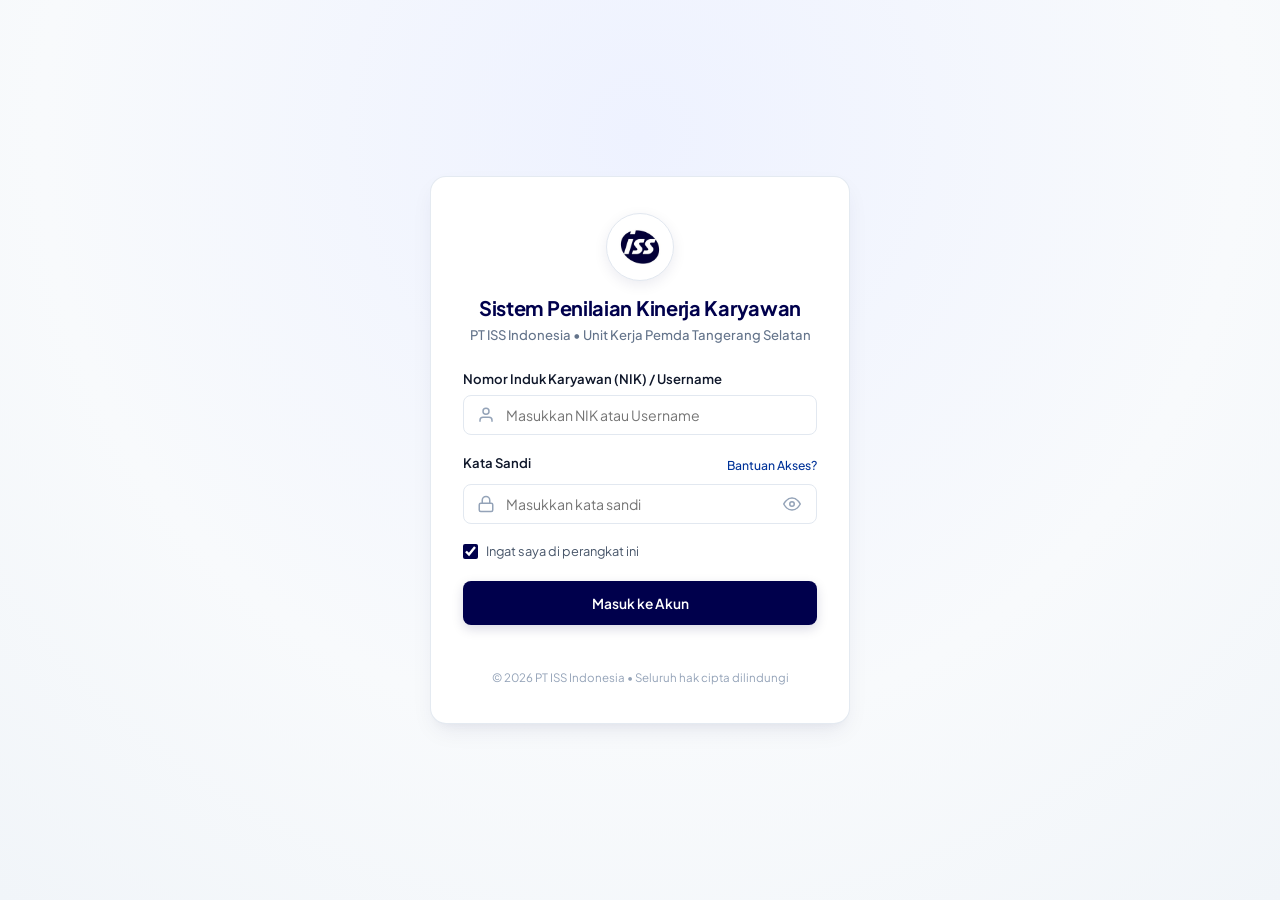
==== index.html @ dc398877 "Initial commit: Sistem Penilaian Kinerja Karyawan PT ISS Indonesia" ====
<!DOCTYPE html>
<html lang="id">
<head>
  <meta charset="UTF-8">
  <meta name="viewport" content="width=device-width, initial-scale=1.0">
  <title>Sistem Informasi Penilaian Kinerja Karyawan - PT ISS Indonesia</title>
  
  <!-- Font: Plus Jakarta Sans -->
  <link rel="preconnect" href="https://fonts.googleapis.com">
  <link rel="preconnect" href="https://fonts.gstatic.com" crossorigin>
  <link href="https://fonts.googleapis.com/css2?family=Plus+Jakarta+Sans:wght@400;500;600;700;800&display=swap" rel="stylesheet">
  
  <style>
/* ==========================================================================
   SISTEM INFORMASI PENILAIAN KINERJA KARYAWAN PT ISS INDONESIA
   AREA PENEMPATAN: PEMDA KOTA TANGERANG SELATAN
   THEME: CLEAN WHITE (PUTIH BERSIH) DENGAN AKSEN BIRU LOGO ISS
   ========================================================================== */

:root {
  /* Official ISS Navy Blue & Light Palette */
  --iss-navy: #00004C;
  --iss-navy-hover: #0a1f68;
  --iss-blue-accent: #003399;
  --iss-blue-light: #e8f0fe;

  /* Backgrounds */
  --bg-body: #f8fafc;
  --bg-card: #ffffff;
  --bg-surface: #ffffff;
  --bg-subtle: #f1f5f9;

  /* Borders */
  --border-color: #e2e8f0;
  --border-focus: #00004C;

  /* Text */
  --text-main: #0f172a;
  --text-secondary: #475569;
  --text-muted: #64748b;
  --text-dim: #94a3b8;

  /* Status Colors */
  --success: #15803d;
  --success-bg: #dcfce7;
  --warning: #b45309;
  --warning-bg: #fef3c7;
  --danger: #b91c1c;
  --danger-bg: #fee2e2;
  --info: #0369a1;
  --info-bg: #e0f2fe;

  --shadow-sm: 0 1px 2px 0 rgba(0, 0, 0, 0.05);
  --shadow-md: 0 4px 6px -1px rgba(0, 0, 0, 0.07), 0 2px 4px -2px rgba(0, 0, 0, 0.05);
  --shadow-lg: 0 10px 15px -3px rgba(0, 0, 0, 0.08), 0 4px 6px -4px rgba(0, 0, 0, 0.04);

  --radius-sm: 6px;
  --radius-md: 8px;
  --radius-lg: 12px;
  --radius-full: 9999px;
  --font-family: 'Plus Jakarta Sans', system-ui, -apple-system, sans-serif;
}

*,
*::before,
*::after {
  box-sizing: border-box;
  margin: 0;
  padding: 0;
}

body {
  font-family: var(--font-family);
  background-color: var(--bg-body);
  color: var(--text-main);
  min-height: 100vh;
  line-height: 1.5;
  -webkit-font-smoothing: antialiased;
}

/* ==========================================================================
   LOGIN SCREEN (NORMAL ENTERPRISE LOGIN)
   ========================================================================== */
.login-wrapper {
  display: flex;
  align-items: center;
  justify-content: center;
  min-height: 100vh;
  padding: 32px 16px;
  background: radial-gradient(circle at 50% 15%, #eef2ff 0%, #f8fafc 60%, #f1f5f9 100%);
}

.login-card {
  width: 100%;
  max-width: 420px;
  background: #ffffff;
  border: 1px solid rgba(226, 232, 240, 0.9);
  border-radius: 16px;
  padding: 36px 32px;
  box-shadow: 0 10px 25px -5px rgba(0, 0, 76, 0.08), 0 8px 10px -6px rgba(0, 0, 76, 0.04);
  position: relative;
  transition: all 0.3s ease;
}

.brand-header {
  text-align: center;
  margin-bottom: 24px;
}

.logo-badge {
  display: inline-flex;
  align-items: center;
  justify-content: center;
  width: 68px;
  height: 68px;
  background: #ffffff;
  border-radius: 50%;
  margin: 0 auto 14px auto;
  box-shadow: 0 4px 14px rgba(0, 0, 76, 0.08);
  border: 1px solid #e2e8f0;
}

.iss-logo-img {
  width: 52px;
  height: 52px;
  object-fit: contain;
  display: block;
  border-radius: 50%;
}

.login-title {
  font-size: 1.25rem;
  font-weight: 700;
  color: var(--iss-navy);
  margin-bottom: 4px;
  letter-spacing: -0.015em;
  line-height: 1.3;
}

.login-subtitle {
  font-size: 0.82rem;
  color: var(--text-muted);
  font-weight: 500;
}

/* Error Alert */
.error-alert {
  display: none;
  background: #fef2f2;
  border: 1px solid #fecaca;
  border-radius: 10px;
  padding: 12px 14px;
  margin-bottom: 20px;
  animation: shake 0.35s ease-in-out;
}

.error-alert.show {
  display: flex;
  align-items: flex-start;
  gap: 10px;
}

.error-alert .error-icon {
  color: #dc2626;
  flex-shrink: 0;
  display: flex;
  align-items: center;
  margin-top: 1px;
}

.error-alert .error-content h4 {
  font-size: 0.84rem;
  font-weight: 700;
  color: #b91c1c;
}

.error-alert .error-content p {
  font-size: 0.78rem;
  color: #991b1b;
  margin-top: 2px;
  line-height: 1.4;
}

/* Form Styles & Inputs with Icons */
.form-group {
  margin-bottom: 18px;
}

.form-label {
  display: block;
  font-size: 0.82rem;
  font-weight: 600;
  color: var(--text-main);
  margin-bottom: 6px;
}

.form-label-row {
  display: flex;
  justify-content: space-between;
  align-items: center;
  margin-bottom: 6px;
}

.form-hint-link {
  font-size: 0.76rem;
  color: var(--iss-blue-accent);
  cursor: pointer;
  font-weight: 500;
  transition: color 0.15s ease;
}

.form-hint-link:hover {
  text-decoration: underline;
  color: var(--iss-navy);
}

.input-icon-wrapper {
  position: relative;
  display: flex;
  align-items: center;
}

.input-icon {
  position: absolute;
  left: 14px;
  color: #94a3b8;
  pointer-events: none;
  display: flex;
  align-items: center;
  justify-content: center;
  transition: color 0.2s ease;
}

.form-input {
  width: 100%;
  background: #ffffff;
  border: 1px solid var(--border-color);
  border-radius: 10px;
  padding: 11px 14px;
  font-size: 0.88rem;
  color: var(--text-main);
  font-family: inherit;
  transition: all 0.2s ease;
}

.form-input.with-icon {
  padding-left: 42px;
}

.form-input.with-action {
  padding-right: 42px;
}

.input-icon-wrapper:focus-within .input-icon {
  color: var(--iss-navy);
}

.form-input:focus {
  outline: none;
  border-color: var(--iss-navy);
  box-shadow: 0 0 0 3px rgba(0, 0, 76, 0.1);
}

.btn-toggle-password {
  position: absolute;
  right: 12px;
  background: transparent;
  border: none;
  color: #94a3b8;
  cursor: pointer;
  padding: 4px;
  display: flex;
  align-items: center;
  justify-content: center;
  border-radius: 6px;
  transition: color 0.2s ease;
}

.btn-toggle-password:hover {
  color: var(--text-main);
}

.form-options {
  display: flex;
  justify-content: space-between;
  align-items: center;
  margin-bottom: 20px;
  font-size: 0.8rem;
}

.checkbox-label {
  display: flex;
  align-items: center;
  gap: 8px;
  color: var(--text-secondary);
  cursor: pointer;
  user-select: none;
}

.checkbox-label input[type="checkbox"] {
  width: 15px;
  height: 15px;
  accent-color: var(--iss-navy);
  cursor: pointer;
}

.btn-login {
  width: 100%;
  height: 44px;
  font-size: 0.92rem;
  font-weight: 600;
  border-radius: 10px;
  box-shadow: 0 4px 12px rgba(0, 0, 76, 0.15);
  margin-bottom: 20px;
}

.btn-login:hover {
  box-shadow: 0 6px 16px rgba(0, 0, 76, 0.25);
  transform: translateY(-1px);
}

/* Quick Access Demo Pills */
.login-quick-access {
  margin-top: 6px;
  padding-top: 18px;
  border-top: 1px solid #f1f5f9;
}

.quick-access-header {
  display: flex;
  align-items: center;
  gap: 10px;
  margin-bottom: 12px;
}

.quick-access-divider {
  flex: 1;
  height: 1px;
  background: #e2e8f0;
}

.quick-access-text {
  font-size: 0.72rem;
  font-weight: 600;
  color: #94a3b8;
  text-transform: uppercase;
  letter-spacing: 0.05em;
}

.quick-pills {
  display: grid;
  grid-template-columns: repeat(3, 1fr);
  gap: 8px;
}

.quick-pill {
  display: flex;
  align-items: center;
  justify-content: center;
  gap: 6px;
  padding: 8px 6px;
  background: #f8fafc;
  border: 1px solid #e2e8f0;
  border-radius: 8px;
  cursor: pointer;
  font-family: inherit;
  font-size: 0.78rem;
  color: var(--text-secondary);
  font-weight: 600;
  transition: all 0.2s ease;
}

.quick-pill:hover {
  background: #ffffff;
  border-color: var(--iss-navy);
  color: var(--iss-navy);
  box-shadow: 0 2px 6px rgba(0, 0, 76, 0.08);
  transform: translateY(-1px);
}

.pill-badge {
  font-size: 0.65rem;
  padding: 2px 5px;
  border-radius: 4px;
  font-weight: 700;
  letter-spacing: 0.02em;
}

.pill-badge.admin {
  background: #fee2e2;
  color: #991b1b;
}

.pill-badge.spv {
  background: #fef3c7;
  color: #92400e;
}

.pill-badge.cleaner {
  background: #dbeafe;
  color: #1e40af;
}

.login-footer {
  text-align: center;
  margin-top: 20px;
  font-size: 0.72rem;
  color: #94a3b8;
}

/* Form Styles */
.form-group {
  margin-bottom: 18px;
}

.form-label {
  display: block;
  font-size: 0.82rem;
  font-weight: 600;
  color: var(--text-main);
  margin-bottom: 6px;
}

.form-input {
  width: 100%;
  background: #ffffff;
  border: 1px solid var(--border-color);
  border-radius: var(--radius-md);
  padding: 10px 14px;
  font-size: 0.88rem;
  color: var(--text-main);
  font-family: inherit;
  transition: all 0.2s ease;
}

.form-input:focus {
  outline: none;
  border-color: var(--iss-navy);
  box-shadow: 0 0 0 3px rgba(0, 0, 76, 0.12);
}

.form-input.is-invalid {
  border-color: var(--danger);
  background-color: #fff8f8;
}

/* Buttons */
.btn {
  display: inline-flex;
  align-items: center;
  justify-content: center;
  gap: 8px;
  padding: 10px 18px;
  font-size: 0.86rem;
  font-weight: 600;
  border-radius: var(--radius-md);
  cursor: pointer;
  border: 1px solid transparent;
  transition: all 0.2s ease;
  font-family: inherit;
  text-decoration: none;
}

.btn-primary {
  background-color: var(--iss-navy);
  color: white;
}

.btn-primary:hover {
  background-color: var(--iss-navy-hover);
  box-shadow: 0 2px 6px rgba(0, 0, 76, 0.25);
}

.btn-outline {
  background: white;
  border: 1px solid var(--border-color);
  color: var(--text-secondary);
}

.btn-outline:hover {
  background: var(--bg-subtle);
  color: var(--text-main);
  border-color: #cbd5e1;
}

.btn-success {
  background-color: var(--success);
  color: white;
}

.btn-success:hover {
  background-color: #166534;
}

.btn-danger {
  background-color: #ef4444;
  color: white;
}

.btn-danger:hover {
  background-color: #dc2626;
}

.btn-sm {
  padding: 6px 12px;
  font-size: 0.78rem;
}

.btn-block {
  width: 100%;
}

/* ==========================================================================
   APP MAIN SHELL
   ========================================================================== */
#app-container,
.app-container,
.app-layout {
  display: none !important;
  min-height: 100vh;
  flex-direction: column;
}

#app-container.active,
.app-container.active,
.app-layout.active {
  display: flex !important;
}

/* Clean White Navbar */
.navbar {
  height: 64px;
  background: #ffffff;
  border-bottom: 1px solid var(--border-color);
  display: flex;
  align-items: center;
  justify-content: space-between;
  padding: 0 24px;
  position: sticky;
  top: 0;
  z-index: 50;
  box-shadow: var(--shadow-sm);
}

.nav-left,
.nav-brand {
  display: flex;
  align-items: center;
  gap: 12px;
}

.nav-logo-small,
.nav-brand .iss-logo-mini {
  height: 38px;
  width: 38px;
  object-fit: contain;
  border-radius: 8px;
  background: #ffffff;
  padding: 2px;
  flex-shrink: 0;
  border: 1px solid rgba(226, 232, 240, 0.8);
}

.system-titles,
.brand-text-block {
  display: flex;
  flex-direction: column;
}

.system-title-main,
.brand-text-block h2 {
  font-size: 0.92rem;
  font-weight: 800;
  color: var(--iss-navy);
  line-height: 1.2;
  letter-spacing: -0.01em;
}

.system-title-sub,
.brand-text-block span {
  font-size: 0.72rem;
  color: var(--text-muted);
  font-weight: 600;
  margin-top: 2px;
}

.nav-right,
.nav-actions {
  display: flex;
  align-items: center;
  gap: 14px;
}

.user-profile-badge,
.user-pill {
  display: flex;
  align-items: center;
  gap: 10px;
  padding: 5px 14px;
  background: var(--bg-subtle);
  border-radius: var(--radius-full);
  border: 1px solid var(--border-color);
}

.user-profile-badge .user-meta,
.user-pill .user-meta {
  display: flex;
  flex-direction: column;
}

.user-avatar {
  width: 32px;
  height: 32px;
  border-radius: var(--radius-full);
  background: var(--iss-navy);
  color: white;
  display: flex;
  align-items: center;
  justify-content: center;
  font-weight: 800;
  font-size: 0.82rem;
  flex-shrink: 0;
}

.user-meta .user-name {
  font-size: 0.82rem;
  font-weight: 700;
  color: var(--text-main);
  line-height: 1.2;
}

.user-meta .user-role,
.user-role-tag {
  font-size: 0.68rem;
  color: var(--iss-blue-accent);
  font-weight: 700;
  text-transform: uppercase;
  letter-spacing: 0.02em;
}

.role-tag {
  display: inline-block;
  padding: 2px 8px;
  border-radius: var(--radius-full);
  font-size: 0.68rem;
  font-weight: 700;
  text-transform: uppercase;
}

.role-admin {
  background: #f3e8ff;
  color: #7e22ce;
  border: 1px solid #d8b4fe;
}

.role-supervisor {
  background: #e0f2fe;
  color: #0284c7;
  border: 1px solid #bae6fd;
}

.role-karyawan {
  background: #dcfce7;
  color: #15803d;
  border: 1px solid #bbf7d0;
}

/* Layout Body */
.app-body,
.layout-body {
  display: flex !important;
  flex: 1 1 auto;
  min-height: calc(100vh - 64px);
  width: 100%;
  position: relative;
}

/* Sidebar with Deep Navy Tone matching ISS Logo */
.sidebar {
  width: 260px;
  min-width: 260px;
  max-width: 260px;
  background: #ffffff;
  border-right: 1px solid var(--border-color);
  padding: 20px 14px;
  display: flex;
  flex-direction: column;
  flex-shrink: 0;
  position: sticky;
  top: 64px;
  height: calc(100vh - 64px);
  overflow-y: auto;
}

.sidebar-category {
  font-size: 0.68rem;
  font-weight: 700;
  color: var(--text-muted);
  text-transform: uppercase;
  letter-spacing: 0.08em;
  padding: 8px 12px 6px;
}

.sidebar-menu {
  list-style: none;
  margin-bottom: 20px;
}

.sidebar-item {
  display: flex;
  align-items: center;
  gap: 10px;
  padding: 10px 12px;
  border-radius: var(--radius-md);
  font-size: 0.84rem;
  font-weight: 600;
  color: var(--text-secondary);
  cursor: pointer;
  transition: all 0.15s ease;
  margin-bottom: 3px;
}

.sidebar-item:hover {
  background: var(--bg-subtle);
  color: var(--iss-navy);
}

.sidebar-item.active {
  background: var(--iss-navy);
  color: #ffffff;
}

.sidebar-item .item-icon {
  font-size: 1rem;
  width: 20px;
  text-align: center;
}

/* Main Workspace */
.main-content {
  flex: 1;
  min-width: 0;
  padding: 24px 28px 48px;
  background-color: var(--bg-body);
  overflow-y: auto;
}

/* Page Header */
.page-header {
  display: flex;
  align-items: center;
  justify-content: space-between;
  margin-bottom: 24px;
}

.page-title-group h2 {
  font-size: 1.35rem;
  font-weight: 800;
  color: var(--text-main);
  letter-spacing: -0.01em;
}

.page-title-group p {
  font-size: 0.82rem;
  color: var(--text-secondary);
  margin-top: 2px;
}

/* Stat Cards */
.stats-grid {
  display: grid;
  grid-template-columns: repeat(auto-fit, minmax(210px, 1fr));
  gap: 16px;
  margin-bottom: 24px;
}

.stat-card {
  background: var(--bg-card);
  border: 1px solid var(--border-color);
  border-radius: var(--radius-md);
  padding: 18px 20px;
  box-shadow: var(--shadow-sm);
  border-left: 4px solid var(--iss-navy);
}

.stat-header {
  display: flex;
  align-items: center;
  justify-content: space-between;
  margin-bottom: 8px;
}

.stat-label {
  font-size: 0.74rem;
  font-weight: 700;
  color: var(--text-muted);
  text-transform: uppercase;
}

.stat-icon {
  font-size: 1.15rem;
}

.stat-value {
  font-size: 1.75rem;
  font-weight: 800;
  color: var(--iss-navy);
  line-height: 1.1;
}

.stat-desc {
  font-size: 0.74rem;
  color: var(--text-secondary);
  margin-top: 4px;
}

/* White Panels */
.panel {
  background: var(--bg-card);
  border: 1px solid var(--border-color);
  border-radius: var(--radius-lg);
  padding: 24px;
  margin-bottom: 24px;
  box-shadow: var(--shadow-sm);
}

.panel-header {
  display: flex;
  align-items: center;
  justify-content: space-between;
  margin-bottom: 18px;
  padding-bottom: 12px;
  border-bottom: 1px solid var(--border-color);
}

.panel-title {
  font-size: 1rem;
  font-weight: 700;
  color: var(--text-main);
  display: flex;
  align-items: center;
  gap: 8px;
}

.panel-badge {
  font-size: 0.72rem;
  background: var(--iss-blue-light);
  color: var(--iss-navy);
  padding: 3px 10px;
  border-radius: var(--radius-full);
  font-weight: 600;
}

/* Tables */
.table-responsive {
  width: 100%;
  overflow-x: auto;
}

.data-table {
  width: 100%;
  border-collapse: collapse;
  font-size: 0.84rem;
}

.data-table th {
  background: var(--bg-subtle);
  color: var(--text-secondary);
  font-weight: 700;
  font-size: 0.72rem;
  text-transform: uppercase;
  letter-spacing: 0.05em;
  padding: 10px 14px;
  border-bottom: 1px solid var(--border-color);
  text-align: left;
}

.data-table td {
  padding: 12px 14px;
  border-bottom: 1px solid var(--border-color);
  color: var(--text-main);
  vertical-align: middle;
}

.data-table tr:hover td {
  background: #f8fafc;
}

/* Badges */
.badge {
  display: inline-flex;
  align-items: center;
  gap: 4px;
  padding: 3px 8px;
  border-radius: var(--radius-full);
  font-size: 0.72rem;
  font-weight: 700;
}

.badge-success {
  background: var(--success-bg);
  color: var(--success);
}

.badge-warning {
  background: var(--warning-bg);
  color: var(--warning);
}

.badge-danger {
  background: var(--danger-bg);
  color: var(--danger);
}

.badge-info {
  background: var(--info-bg);
  color: var(--info);
}

/* Grade Badges */
.grade-badge {
  display: inline-block;
  min-width: 28px;
  text-align: center;
  padding: 3px 8px;
  border-radius: var(--radius-sm);
  font-weight: 800;
  font-size: 0.78rem;
}

.grade-A {
  background: #15803d;
  color: white;
}

.grade-B {
  background: var(--iss-navy);
  color: white;
}

.grade-C {
  background: #b45309;
  color: white;
}

.grade-D {
  background: #ea580c;
  color: white;
}

.grade-E {
  background: #b91c1c;
  color: white;
}

/* ==========================================================================
   PENILAIAN WORKSTATION
   ========================================================================== */
.scoring-grid {
  display: grid;
  grid-template-columns: 2fr 1fr;
  gap: 20px;
}

.criteria-group {
  background: #ffffff;
  border: 1px solid var(--border-color);
  border-radius: var(--radius-md);
  padding: 16px;
  margin-bottom: 14px;
}

.criteria-header {
  display: flex;
  align-items: center;
  justify-content: space-between;
  margin-bottom: 12px;
}

.criteria-title {
  font-size: 0.88rem;
  font-weight: 700;
  color: var(--iss-navy);
}

.weight-tag {
  background: var(--iss-blue-light);
  color: var(--iss-navy);
  font-size: 0.72rem;
  font-weight: 700;
  padding: 2px 8px;
  border-radius: var(--radius-full);
}

.item-slider-row {
  margin-bottom: 12px;
}

.item-meta {
  display: flex;
  justify-content: space-between;
  font-size: 0.8rem;
  margin-bottom: 4px;
}

.item-name {
  color: var(--text-secondary);
}

.item-score-val {
  font-weight: 800;
  color: var(--iss-navy);
}

.slider-control {
  width: 100%;
  -webkit-appearance: none;
  height: 6px;
  border-radius: 3px;
  background: #e2e8f0;
  outline: none;
}

.slider-control::-webkit-slider-thumb {
  -webkit-appearance: none;
  appearance: none;
  width: 16px;
  height: 16px;
  border-radius: 50%;
  background: var(--iss-navy);
  cursor: pointer;
}

/* Calculator Card */
.calculator-card {
  position: sticky;
  top: 84px;
  background: #ffffff;
  border: 2px solid var(--iss-navy);
  border-radius: var(--radius-lg);
  padding: 20px;
  box-shadow: var(--shadow-md);
}

.calc-title {
  font-size: 0.78rem;
  font-weight: 800;
  text-transform: uppercase;
  color: var(--iss-navy);
  text-align: center;
  margin-bottom: 12px;
}

.score-display-box {
  text-align: center;
  padding: 16px;
  background: var(--bg-subtle);
  border-radius: var(--radius-md);
  margin-bottom: 16px;
}

.final-score-number {
  font-size: 3rem;
  font-weight: 900;
  color: var(--iss-navy);
  line-height: 1;
}

.final-grade-badge {
  display: inline-block;
  margin-top: 8px;
  padding: 4px 14px;
  border-radius: var(--radius-full);
  font-weight: 800;
  font-size: 0.85rem;
}

.breakdown-list {
  list-style: none;
  margin-bottom: 16px;
}

.breakdown-item {
  display: flex;
  justify-content: space-between;
  font-size: 0.8rem;
  padding: 6px 0;
  border-bottom: 1px solid var(--border-color);
}

.breakdown-item .label {
  color: var(--text-secondary);
}

.breakdown-item .val {
  font-weight: 700;
  color: var(--text-main);
}

/* Scorecard Karyawan */
.scorecard-panel {
  background: #ffffff;
  border: 1px solid var(--border-color);
  border-radius: var(--radius-lg);
  padding: 28px;
  box-shadow: var(--shadow-sm);
}

.scorecard-header {
  display: flex;
  justify-content: space-between;
  align-items: flex-start;
  padding-bottom: 20px;
  border-bottom: 1px solid var(--border-color);
  margin-bottom: 20px;
}

.employee-card-meta {
  display: flex;
  gap: 16px;
  align-items: center;
}

.employee-photo {
  width: 64px;
  height: 64px;
  border-radius: var(--radius-md);
  background: var(--iss-navy);
  display: flex;
  align-items: center;
  justify-content: center;
  font-size: 1.6rem;
  color: white;
}

.employee-info h3 {
  font-size: 1.15rem;
  font-weight: 800;
  color: var(--iss-navy);
}

.employee-info p {
  font-size: 0.82rem;
  color: var(--text-secondary);
}

.score-badge-jumbo {
  text-align: right;
}

.score-badge-jumbo .num {
  font-size: 2.5rem;
  font-weight: 900;
  color: var(--iss-navy);
  line-height: 1;
}

.progress-group {
  margin-bottom: 14px;
}

.progress-meta {
  display: flex;
  justify-content: space-between;
  font-size: 0.82rem;
  margin-bottom: 4px;
  color: var(--text-main);
}

.progress-bar-bg {
  width: 100%;
  height: 8px;
  background: #e2e8f0;
  border-radius: var(--radius-full);
  overflow: hidden;
}

.progress-bar-fill {
  height: 100%;
  border-radius: var(--radius-full);
  background: var(--iss-navy);
}

.feedback-box {
  background: var(--bg-subtle);
  border: 1px solid var(--border-color);
  border-radius: var(--radius-md);
  padding: 16px;
  margin-top: 20px;
}

/* Toast Container */
.toast-container {
  position: fixed;
  bottom: 20px;
  right: 20px;
  z-index: 1000;
  display: flex;
  flex-direction: column;
  gap: 8px;
}

.toast {
  background: #ffffff;
  border: 1px solid var(--border-color);
  border-left: 4px solid var(--iss-navy);
  border-radius: var(--radius-md);
  padding: 12px 16px;
  box-shadow: var(--shadow-lg);
  display: flex;
  align-items: center;
  gap: 10px;
  font-size: 0.84rem;
  color: var(--text-main);
  animation: slideInRight 0.3s ease-out;
}

.toast.toast-success {
  border-left-color: var(--success);
}

.toast.toast-danger {
  border-left-color: var(--danger);
}

.toast.toast-info {
  border-left-color: var(--iss-navy);
}

/* Keyframe Animations */
@keyframes shake {

  0%,
  100% {
    transform: translateX(0);
  }

  20%,
  60% {
    transform: translateX(-5px);
  }

  40%,
  80% {
    transform: translateX(5px);
  }
}

@keyframes slideInRight {
  from {
    opacity: 0;
    transform: translateX(40px);
  }

  to {
    opacity: 1;
    transform: translateX(0);
  }
}

/* Print Layout */
@media print {

  .sidebar,
  .navbar,
  .btn,
  .toast-container,
  .page-header,
  .no-print,
  #modal-tambah-periode,
  .modal-overlay {
    display: none !important;
  }

  body,
  .main-content {
    background: white !important;
    padding: 0 !important;
    margin: 0 !important;
  }

  .panel {
    box-shadow: none !important;
    border: 1px solid #cbd5e1 !important;
  }

  .print-header {
    display: block !important;
    text-align: center;
    border-bottom: 2px solid #000;
    padding-bottom: 12px;
    margin-bottom: 20px;
  }
}

.print-header {
  display: none;
}


/* ==========================================================================
   MODAL DIREKTORI NIK & JABATAN KARYAWAN (SHIFT SCHEDULE)
   ========================================================================== */
.modal-overlay {
  position: fixed;
  inset: 0;
  background: rgba(15, 23, 42, 0.65);
  backdrop-filter: blur(5px);
  z-index: 9999;
  display: none;
  align-items: center;
  justify-content: center;
  padding: 16px;
  animation: fadeIn 0.2s ease-out;
}

.modal-overlay.active {
  display: flex;
}

.modal-window {
  background: #ffffff;
  border-radius: var(--radius-lg);
  box-shadow: 0 25px 50px -12px rgba(0, 0, 0, 0.25);
  max-width: 920px;
  width: 100%;
  max-height: 88vh;
  display: flex;
  flex-direction: column;
  overflow: hidden;
  border: 1px solid var(--border-color);
  animation: modalPop 0.25s cubic-bezier(0.16, 1, 0.3, 1);
}

.modal-header {
  padding: 18px 24px;
  border-bottom: 1px solid var(--border-color);
  display: flex;
  align-items: center;
  justify-content: space-between;
  background: var(--bg-subtle);
}

.modal-header h3 {
  font-size: 1.1rem;
  font-weight: 700;
  color: var(--iss-navy);
  display: flex;
  align-items: center;
  gap: 8px;
}

.modal-header .btn-close {
  background: none;
  border: none;
  font-size: 1.5rem;
  color: var(--text-muted);
  cursor: pointer;
  line-height: 1;
  padding: 4px;
  border-radius: var(--radius-sm);
  transition: all 0.2s;
}

.modal-header .btn-close:hover {
  color: var(--danger);
  background: #fee2e2;
}

.modal-body {
  padding: 20px 24px;
  overflow-y: auto;
  flex: 1;
}

.modal-footer {
  padding: 14px 24px;
  border-top: 1px solid var(--border-color);
  background: var(--bg-subtle);
  display: flex;
  align-items: center;
  justify-content: space-between;
  font-size: 0.82rem;
  color: var(--text-muted);
}

.search-filter-box {
  display: flex;
  gap: 12px;
  margin-bottom: 16px;
  flex-wrap: wrap;
}

.search-filter-box input {
  flex: 1;
  min-width: 220px;
}

.role-tag.role-leader {
  background: #fef3c7;
  color: #92400e;
  border: 1px solid #fde68a;
}

.btn-quick-fill {
  padding: 4px 10px;
  font-size: 0.76rem;
  border-radius: var(--radius-full);
  background: var(--iss-blue-light);
  color: var(--iss-navy);
  border: 1px solid #bfdbfe;
  cursor: pointer;
  font-weight: 600;
  display: inline-flex;
  align-items: center;
  gap: 4px;
  transition: all 0.15s;
}

.btn-quick-fill:hover {
  background: var(--iss-navy);
  color: #ffffff;
  border-color: var(--iss-navy);
  transform: translateY(-1px);
}

@keyframes fadeIn {
  from {
    opacity: 0;
  }

  to {
    opacity: 1;
  }
}

@keyframes modalPop {
  from {
    transform: scale(0.95);
    opacity: 0;
  }

  to {
    transform: scale(1);
    opacity: 1;
  }
}

/* Modal Edit Penilaian Specifics */
.modal-score-card {
  background: #f8fafc;
  border: 1px solid var(--border-color);
  border-radius: var(--radius-md);
  padding: 16px 20px;
  display: flex;
  align-items: center;
  justify-content: space-between;
  margin-bottom: 20px;
  border-left: 4px solid var(--iss-navy);
}

.modal-score-preview {
  display: flex;
  align-items: center;
  gap: 16px;
  margin-top: 6px;
}

.modal-score-val {
  font-size: 2.2rem;
  font-weight: 900;
  color: var(--iss-navy);
  line-height: 1;
}

.modal-grade-pill {
  font-size: 0.8rem;
  font-weight: 800;
  padding: 4px 12px;
  border-radius: var(--radius-full);
  text-transform: uppercase;
}

.modal-input-grid {
  display: grid;
  grid-template-columns: repeat(2, 1fr);
  gap: 16px;
  margin-bottom: 18px;
}

@media (max-width: 640px) {
  .modal-input-grid {
    grid-template-columns: 1fr;
  }
}

</style>
</head>
<body>

  <!-- Toast Notification Container -->
  <div id="toast-container" class="toast-container"></div>

  <!-- =====================================================================
       1. HALAMAN LOGIN (RESMI, BERSIH, STANDAR APLIKASI ENTERPRISE)
       ===================================================================== -->
  <section id="login-section" class="login-wrapper">
    <div class="login-card">
      
      <!-- Logo & Brand Header -->
      <div class="brand-header">
        <div class="logo-badge">
          <img src="[data-uri]" alt="Logo PT ISS Indonesia" class="iss-logo-img">
        </div>
        <h1 class="login-title">Sistem Penilaian Kinerja Karyawan</h1>
        <p class="login-subtitle">PT ISS Indonesia &bull; Unit Kerja Pemda Tangerang Selatan</p>
      </div>

      <!-- Tampilan Notifikasi Kesalahan Login -->
      <div id="login-error-alert" class="error-alert">
        <div class="error-icon">
          <svg width="20" height="20" viewBox="0 0 24 24" fill="none" stroke="currentColor" stroke-width="2">
            <circle cx="12" cy="12" r="10"></circle>
            <line x1="12" y1="8" x2="12" y2="12"></line>
            <line x1="12" y1="16" x2="12.01" y2="16"></line>
          </svg>
        </div>
        <div class="error-content">
          <h4>Gagal Masuk</h4>
          <p id="login-error-desc">NIK atau kata sandi yang Anda masukkan salah.</p>
        </div>
      </div>

      <!-- Formulir Login Standar (Normal Seperti Aplikasi Modern) -->
      <form id="login-form" onsubmit="handleLogin(event)" novalidate>
        <div class="form-group">
          <label class="form-label" for="username">Nomor Induk Karyawan (NIK) / Username</label>
          <div class="input-icon-wrapper">
            <span class="input-icon">
              <svg width="18" height="18" viewBox="0 0 24 24" fill="none" stroke="currentColor" stroke-width="2">
                <path d="M20 21v-2a4 4 0 0 0-4-4H8a4 4 0 0 0-4 4v2"></path>
                <circle cx="12" cy="7" r="4"></circle>
              </svg>
            </span>
            <input type="text" id="username" class="form-input with-icon" placeholder="Masukkan NIK atau Username" autocomplete="username" required>
          </div>
        </div>

        <div class="form-group">
          <div class="form-label-row">
            <label class="form-label" for="password">Kata Sandi</label>
            <span class="form-hint-link" onclick="toggleDemoHelp()" title="Klik untuk bantuan kredensial login">Bantuan Akses?</span>
          </div>
          <div class="input-icon-wrapper">
            <span class="input-icon">
              <svg width="18" height="18" viewBox="0 0 24 24" fill="none" stroke="currentColor" stroke-width="2">
                <rect x="3" y="11" width="18" height="11" rx="2" ry="2"></rect>
                <path d="M7 11V7a5 5 0 0 1 10 0v4"></path>
              </svg>
            </span>
            <input type="password" id="password" class="form-input with-icon with-action" placeholder="Masukkan kata sandi" autocomplete="current-password" required>
            <button type="button" class="btn-toggle-password" onclick="togglePasswordVisibility()" aria-label="Lihat kata sandi">
              <svg id="eye-icon" width="18" height="18" viewBox="0 0 24 24" fill="none" stroke="currentColor" stroke-width="2">
                <path d="M1 12s4-8 11-8 11 8 11 8-4 8-11 8-11-8-11-8z"></path>
                <circle cx="12" cy="12" r="3"></circle>
              </svg>
            </button>
          </div>
        </div>

        <div class="form-options">
          <label class="checkbox-label">
            <input type="checkbox" id="remember-me" checked>
            <span>Ingat saya di perangkat ini</span>
          </label>
        </div>

        <button type="submit" class="btn btn-primary btn-block btn-login">
          <span>Masuk ke Akun</span>
        </button>
      </form>

      <div class="login-footer" style="margin-top: 24px;">
        &copy; 2026 PT ISS Indonesia &bull; Seluruh hak cipta dilindungi
      </div>

    </div>
  </section>

  <!-- =====================================================================
       2. TAMPILAN DASHBOARD SISTEM (SETELAH BERHASIL LOGIN)
       ===================================================================== -->
  <div id="app-container" class="app-layout app-container" style="display: none;">
    
    <!-- Top Navigation Bar (Header) -->
    <header class="navbar">
      <div class="nav-left">
        <img src="[data-uri]" alt="Logo PT ISS Indonesia" class="nav-logo-small">
        <div class="system-titles">
          <span class="system-title-main">SISTEM PENILAIAN KINERJA KARYAWAN</span>
          <span class="system-title-sub">PT ISS INDONESIA &bull; UNIT PEMDA TANGERANG SELATAN</span>
        </div>
      </div>

      <div class="nav-right">
        <div class="user-profile-badge">
          <div class="user-avatar" id="nav-user-avatar">US</div>
          <div class="user-meta">
            <span class="user-name" id="nav-user-name">Nama Pengguna</span>
            <span class="user-role-tag" id="nav-user-role">Role</span>
          </div>
        </div>

        <button class="btn btn-outline btn-sm" onclick="handleLogout()" style="color:var(--danger); border-color:#fecaca">
          🚪 Keluar
        </button>
      </div>
    </header>

    <!-- Wrapper Sidebar Navigasi & Main Area Konten -->
    <div class="layout-body">
      
      <!-- Sidebar Menu Dinamis Sesuai Peran -->
      <aside class="sidebar">
        <div class="sidebar-header-label">NAVIGASI SISTEM</div>
        <ul class="sidebar-menu" id="sidebar-menu-list">
          <!-- Otomatis diisi oleh JavaScript berdasarkan peran pengguna yang login -->
        </ul>

        <div style="margin-top:auto; padding-top:16px; border-top:1px solid var(--border-color); font-size:0.72rem; color:var(--text-muted); text-align:center">
          <div>PT ISS Indonesia &copy; 2026</div>
          <div style="font-weight:600; color:var(--iss-navy); margin-top:2px">Area PEMDA Tangerang Selatan</div>
        </div>
      </aside>

      <!-- Area Kerja Konten Utama -->
      <main class="main-content" id="main-workspace">
        <!-- Komponen halaman dimuat di sini -->
      </main>

    </div>

  </div>

  <!-- Modal Edit Penilaian Kinerja Karyawan -->
  <div id="modal-edit-penilaian" class="modal-overlay">
    <div class="modal-window" style="max-width: 650px;">
      <div class="modal-header">
        <div>
          <h3 style="margin-bottom: 4px;">✏️ Edit Penilaian Kinerja Karyawan</h3>
          <p id="edit-modal-subtitle" style="font-size: 0.82rem; color: var(--text-muted); margin: 0;">
            Karyawan: AMINUDIN (NIK: R1634454)
          </p>
        </div>
        <button class="btn-close" onclick="closeEditPenilaianModal()" aria-label="Tutup">&times;</button>
      </div>

      <div class="modal-body">
        <input type="hidden" id="edit-penilaian-id">

        <!-- Live Preview Score Box -->
        <div class="modal-score-card">
          <div>
            <div style="font-size: 0.72rem; font-weight: 700; color: var(--text-muted); text-transform: uppercase; letter-spacing: 0.05em;">
              Kalkulasi Nilai Akhir
            </div>
            <div class="modal-score-preview">
              <div class="modal-score-val" id="edit-live-score">88.45</div>
              <div>
                <span class="modal-grade-pill grade-badge grade-A" id="edit-live-grade">Grade A</span>
                <div style="font-size: 0.78rem; color: var(--text-secondary); margin-top: 4px; font-weight: 600;" id="edit-live-kategori">
                  Sangat Baik
                </div>
              </div>
            </div>
          </div>
          <div style="text-align: right; font-size: 0.75rem; color: var(--text-muted);">
            <div>Bobot Aspek:</div>
            <div>20% | 35% | 25% | 20%</div>
          </div>
        </div>

        <!-- 4 Criteria Number Inputs -->
        <div class="modal-input-grid">
          <div class="form-group" style="margin-bottom: 0;">
            <label class="form-label" for="edit-input-disiplin">
              1. Disiplin &amp; Presensi <span style="color: var(--iss-navy); font-weight: 700;">(20%)</span>
            </label>
            <input type="number" id="edit-input-disiplin" class="form-input" min="0" max="100" step="1" oninput="calcModalEditScoreLive()">
          </div>

          <div class="form-group" style="margin-bottom: 0;">
            <label class="form-label" for="edit-input-kualitas">
              2. Kualitas &amp; Kerapihan <span style="color: var(--iss-navy); font-weight: 700;">(35%)</span>
            </label>
            <input type="number" id="edit-input-kualitas" class="form-input" min="0" max="100" step="1" oninput="calcModalEditScoreLive()">
          </div>

          <div class="form-group" style="margin-bottom: 0;">
            <label class="form-label" for="edit-input-tanggung">
              3. Tanggung Jawab &amp; SOP <span style="color: var(--iss-navy); font-weight: 700;">(25%)</span>
            </label>
            <input type="number" id="edit-input-tanggung" class="form-input" min="0" max="100" step="1" oninput="calcModalEditScoreLive()">
          </div>

          <div class="form-group" style="margin-bottom: 0;">
            <label class="form-label" for="edit-input-kerjasama">
              4. Kerjasama Tim <span style="color: var(--iss-navy); font-weight: 700;">(20%)</span>
            </label>
            <input type="number" id="edit-input-kerjasama" class="form-input" min="0" max="100" step="1" oninput="calcModalEditScoreLive()">
          </div>
        </div>

        <!-- Status & Notes -->
        <div class="form-group" style="margin-top: 14px;">
          <label class="form-label" for="edit-select-status">Status Penilaian</label>
          <select id="edit-select-status" class="form-input">
            <option value="FINAL">🔒 FINAL (Terkunci &amp; Resmi)</option>
            <option value="DRAFT">📝 DRAFT (Draf Sementara)</option>
          </select>
        </div>

        <div class="form-group" style="margin-bottom: 0;">
          <label class="form-label" for="edit-input-catatan">Catatan / Umpan Balik Supervisor</label>
          <textarea id="edit-input-catatan" class="form-input" rows="3" placeholder="Tuliskan catatan apresiasi atau evaluasi kinerja..."></textarea>
        </div>
      </div>

      <div class="modal-footer" style="display: flex; justify-content: flex-end; gap: 12px;">
        <button type="button" class="btn btn-outline" onclick="closeEditPenilaianModal()">Batal</button>
        <button type="button" class="btn btn-primary" onclick="handleSaveEditPenilaian()">💾 Simpan Perubahan</button>
      </div>
    </div>
  </div>

  <!-- Modal Edit Pengguna & Kata Sandi -->
  <div id="modal-edit-user" class="modal-overlay">
    <div class="modal-window" style="max-width: 540px;">
      <div class="modal-header">
        <h3 style="margin: 0;">✏️ Edit Data &amp; Hak Akses Pengguna</h3>
        <button class="btn-close" onclick="closeEditUserModal()" aria-label="Tutup">&times;</button>
      </div>
      <div class="modal-body">
        <input type="hidden" id="edit-user-id">

        <div class="form-group">
          <label class="form-label" for="edit-user-nama">Nama Lengkap Pengguna</label>
          <input type="text" id="edit-user-nama" class="form-input" placeholder="Masukkan nama lengkap" required>
        </div>

        <div class="form-group">
          <label class="form-label" for="edit-user-nik">Username / Nomor Induk Karyawan (NIK)</label>
          <input type="text" id="edit-user-nik" class="form-input" placeholder="Contoh: R1634454 atau admin" required>
        </div>

        <div class="form-group">
          <label class="form-label" for="edit-user-role">Hak Akses (Peran Sistem)</label>
          <select id="edit-user-role" class="form-input">
            <option value="admin">Administrator (HRD)</option>
            <option value="supervisor">Supervisor Operasional</option>
            <option value="karyawan">Petugas Cleaning Service</option>
          </select>
        </div>

        <div class="form-group">
          <label class="form-label" for="edit-user-status">Status Karyawan</label>
          <select id="edit-user-status" class="form-input">
            <option value="Tetap">Karyawan Tetap</option>
            <option value="Kontrak">Karyawan Kontrak</option>
          </select>
        </div>

        <div class="form-group" style="margin-bottom: 0;">
          <label class="form-label" for="edit-user-password">Ubah Kata Sandi (Opsional)</label>
          <input type="text" id="edit-user-password" class="form-input" placeholder="Biarkan kosong jika tidak ingin mengubah sandi">
          <small style="color: var(--text-muted); font-size: 0.75rem; margin-top: 4px; display: block;">
            Admin dapat langsung menetapkan kata sandi baru untuk akun ini di sini.
          </small>
        </div>
      </div>
      <div class="modal-footer" style="display: flex; justify-content: flex-end; gap: 12px;">
        <button type="button" class="btn btn-outline" onclick="closeEditUserModal()">Batal</button>
        <button type="button" class="btn btn-primary" onclick="saveEditUser()">💾 Simpan Perubahan</button>
      </div>
    </div>
  </div>

  <!-- Modal Tambah Pengguna Baru -->
  <div id="modal-add-user" class="modal-overlay">
    <div class="modal-window" style="max-width: 540px;">
      <div class="modal-header">
        <h3 style="margin: 0;">➕ Tambah Pengguna Baru</h3>
        <button class="btn-close" onclick="closeAddUserModal()" aria-label="Tutup">&times;</button>
      </div>
      <div class="modal-body">
        <div class="form-group">
          <label class="form-label" for="add-user-nama">Nama Lengkap Pengguna</label>
          <input type="text" id="add-user-nama" class="form-input" placeholder="Masukkan nama lengkap" required>
        </div>

        <div class="form-group">
          <label class="form-label" for="add-user-nik">Username / NIK Akun</label>
          <input type="text" id="add-user-nik" class="form-input" placeholder="Masukkan NIK atau Username" required>
        </div>

        <div class="form-group">
          <label class="form-label" for="add-user-role">Hak Akses (Peran)</label>
          <select id="add-user-role" class="form-input">
            <option value="karyawan">Petugas Cleaning Service</option>
            <option value="supervisor">Supervisor Operasional</option>
            <option value="admin">Administrator (HRD)</option>
          </select>
        </div>

        <div class="form-group">
          <label class="form-label" for="add-user-status">Status Karyawan</label>
          <select id="add-user-status" class="form-input">
            <option value="Tetap">Karyawan Tetap</option>
            <option value="Kontrak">Karyawan Kontrak</option>
          </select>
        </div>

        <div class="form-group" style="margin-bottom: 0;">
          <label class="form-label" for="add-user-password">Kata Sandi Awal</label>
          <input type="text" id="add-user-password" class="form-input" placeholder="Default: Sesuai Username / NIK">
        </div>
      </div>
      <div class="modal-footer" style="display: flex; justify-content: flex-end; gap: 12px;">
        <button type="button" class="btn btn-outline" onclick="closeAddUserModal()">Batal</button>
        <button type="button" class="btn btn-primary" onclick="saveAddUser()">➕ Daftarkan Akun</button>
      </div>
    </div>
  </div>

    <!-- Modal Buka Periode Baru -->
  <div id="modal-tambah-periode" class="modal-overlay" onclick="if(event.target === this) closeTambahPeriodeModal()">
    <div class="modal-window" style="max-width: 520px;">
      <div class="modal-header">
        <h3 style="margin: 0; font-size: 1.15rem; font-weight: 700; color: var(--iss-navy);">📅 Buka Periode Penilaian Baru</h3>
        <button class="btn-close" onclick="closeTambahPeriodeModal()" aria-label="Tutup">&times;</button>
      </div>
      <div class="modal-body">
        <p style="font-size: 0.85rem; color: var(--text-secondary); margin-bottom: 16px;">
          Buka siklus evaluasi penilaian baru untuk seluruh petugas cleaning service.
        </p>

        <div class="form-group">
          <label class="form-label" for="input-periode-nama">Nama Periode Evaluasi</label>
          <input type="text" id="input-periode-nama" class="form-input" placeholder="Contoh: Periode November 2026" required>
        </div>

        <div class="form-group">
          <label class="form-label" for="input-periode-kode">Kode Periode</label>
          <input type="text" id="input-periode-kode" class="form-input" placeholder="Contoh: PER-2026-11" required>
        </div>

        <div style="display: grid; grid-template-columns: 1fr 1fr; gap: 12px;">
          <div class="form-group">
            <label class="form-label" for="input-periode-mulai">Tanggal Mulai</label>
            <input type="date" id="input-periode-mulai" class="form-input" required>
          </div>
          <div class="form-group">
            <label class="form-label" for="input-periode-selesai">Tanggal Selesai</label>
            <input type="date" id="input-periode-selesai" class="form-input" required>
          </div>
        </div>

        <div class="form-group" style="margin-bottom: 0;">
          <label class="form-label" for="input-periode-status">Status Periode</label>
          <select id="input-periode-status" class="form-input">
            <option value="Aktif">Aktif / Berjalan (Jadikan Siklus Penilaian Aktif)</option>
            <option value="Selesai">Selesai / Arsip</option>
          </select>
        </div>
      </div>
      <div class="modal-footer" style="display: flex; justify-content: flex-end; gap: 12px;">
        <button type="button" class="btn btn-outline" onclick="closeTambahPeriodeModal()">Batal</button>
        <button type="button" class="btn btn-primary" onclick="simpanTambahPeriode()">💾 Buka &amp; Simpan Periode</button>
      </div>
    </div>
  </div>

  <script>
/* ==========================================================================
   SISTEM INFORMASI PENILAIAN KINERJA KARYAWAN PT ISS INDONESIA
   AREA PENEMPATAN: PEMDA KOTA TANGERANG SELATAN
   DATA RESMI: SHIFT SCHEDULE LENGKAP DENGAN NIK ASLI & SANDI AWAL = NIK
   ========================================================================== */

// --- BASIS DATA AWAL SISTEM ---
const INITIAL_DATA = {
  currentUser: null,
  activeRole: null,
  activeTab: 'dashboard',
  
  // Pengguna Terdaftar (Admin & Supervisor)
  users: [
  {
    "id": 1,
    "username": "admin",
    "nik": "admin",
    "role": "admin",
    "roleLabel": "Admin / HRD",
    "nama": "Administrator HRD PT ISS",
    "status": "Tetap",
    "password": "admin"
  },
  {
    "id": 2,
    "username": "51200",
    "nik": "51200",
    "role": "supervisor",
    "roleLabel": "Service Supervisor",
    "nama": "SAYUTI",
    "status": "Tetap",
    "password": "51200"
  },
  {
    "id": 3,
    "username": "R1649339",
    "nik": "R1649339",
    "role": "supervisor",
    "roleLabel": "Leader Cleaning",
    "nama": "AYU ANASTASYA ASTUTI",
    "status": "Tetap",
    "password": "R1649339"
  },
  {
    "id": 4,
    "username": "R1634454",
    "nik": "R1634454",
    "role": "karyawan",
    "roleLabel": "Cleaner CS",
    "nama": "AMINUDIN",
    "status": "Tetap",
    "karyawanId": 1,
    "password": "R1634454"
  },
  {
    "id": 5,
    "username": "R1650923",
    "nik": "R1650923",
    "role": "karyawan",
    "roleLabel": "Cleaner CS",
    "nama": "NURIYAH",
    "status": "Tetap",
    "karyawanId": 2,
    "password": "R1650923"
  },
  {
    "id": 6,
    "username": "R1647863",
    "nik": "R1647863",
    "role": "karyawan",
    "roleLabel": "Cleaner CS",
    "nama": "MUHAMAD KOMARUDIN",
    "status": "Tetap",
    "karyawanId": 3,
    "password": "R1647863"
  },
  {
    "id": 7,
    "username": "R1661044",
    "nik": "R1661044",
    "role": "karyawan",
    "roleLabel": "Cleaner CS",
    "nama": "NURSAIMA",
    "status": "Tetap",
    "karyawanId": 4,
    "password": "R1661044"
  },
  {
    "id": 8,
    "username": "R1652286",
    "nik": "R1652286",
    "role": "karyawan",
    "roleLabel": "Cleaner CS",
    "nama": "ANGGA SETIA DARMA",
    "status": "Kontrak",
    "karyawanId": 5,
    "password": "R1652286"
  },
  {
    "id": 9,
    "username": "1674679",
    "nik": "1674679",
    "role": "karyawan",
    "roleLabel": "Cleaner CS",
    "nama": "BALQIS SASKIA",
    "status": "Tetap",
    "karyawanId": 6,
    "password": "1674679"
  },
  {
    "id": 10,
    "username": "1693760",
    "nik": "1693760",
    "role": "karyawan",
    "roleLabel": "Cleaner CS",
    "nama": "MUHAMAD ATTAMI",
    "status": "Kontrak",
    "karyawanId": 7,
    "password": "1693760"
  },
  {
    "id": 11,
    "username": "R1652453",
    "nik": "R1652453",
    "role": "karyawan",
    "roleLabel": "Cleaner CS",
    "nama": "AGI HARYADI",
    "status": "Tetap",
    "karyawanId": 8,
    "password": "R1652453"
  },
  {
    "id": 12,
    "username": "R1662149",
    "nik": "R1662149",
    "role": "karyawan",
    "roleLabel": "Cleaner CS",
    "nama": "WIDIASTUTI",
    "status": "Tetap",
    "karyawanId": 9,
    "password": "R1662149"
  },
  {
    "id": 13,
    "username": "1693757",
    "nik": "1693757",
    "role": "karyawan",
    "roleLabel": "Cleaner CS",
    "nama": "ENDI DIKA SETIAWAN",
    "status": "Tetap",
    "karyawanId": 10,
    "password": "1693757"
  },
  {
    "id": 14,
    "username": "R1655282",
    "nik": "R1655282",
    "role": "karyawan",
    "roleLabel": "Cleaner CS",
    "nama": "ANDI CAHYADI",
    "status": "Kontrak",
    "karyawanId": 11,
    "password": "R1655282"
  },
  {
    "id": 15,
    "username": "R1655163",
    "nik": "R1655163",
    "role": "karyawan",
    "roleLabel": "Cleaner CS",
    "nama": "LINA YUNITA",
    "status": "Tetap",
    "karyawanId": 12,
    "password": "R1655163"
  },
  {
    "id": 16,
    "username": "R1647582",
    "nik": "R1647582",
    "role": "karyawan",
    "roleLabel": "Cleaner CS",
    "nama": "MARMO",
    "status": "Tetap",
    "karyawanId": 13,
    "password": "R1647582"
  },
  {
    "id": 17,
    "username": "1693759",
    "nik": "1693759",
    "role": "karyawan",
    "roleLabel": "Cleaner CS",
    "nama": "MAULANA RIFKI",
    "status": "Kontrak",
    "karyawanId": 14,
    "password": "1693759"
  },
  {
    "id": 18,
    "username": "R1662016",
    "nik": "R1662016",
    "role": "karyawan",
    "roleLabel": "Cleaner CS",
    "nama": "RIZALDI",
    "status": "Kontrak",
    "karyawanId": 15,
    "password": "R1662016"
  },
  {
    "id": 19,
    "username": "R1654165",
    "nik": "R1654165",
    "role": "karyawan",
    "roleLabel": "Cleaner CS",
    "nama": "PENTI ALIAN SARI",
    "status": "Tetap",
    "karyawanId": 16,
    "password": "R1654165"
  },
  {
    "id": 20,
    "username": "1687783",
    "nik": "1687783",
    "role": "karyawan",
    "roleLabel": "Cleaner CS",
    "nama": "ROSITA",
    "status": "Tetap",
    "karyawanId": 17,
    "password": "1687783"
  },
  {
    "id": 21,
    "username": "R1662022",
    "nik": "R1662022",
    "role": "karyawan",
    "roleLabel": "Cleaner CS",
    "nama": "YUDI IRAWAN",
    "status": "Tetap",
    "karyawanId": 18,
    "password": "R1662022"
  },
  {
    "id": 22,
    "username": "R1652506",
    "nik": "R1652506",
    "role": "karyawan",
    "roleLabel": "Cleaner CS",
    "nama": "DENI SAPUTRA",
    "status": "Tetap",
    "karyawanId": 19,
    "password": "R1652506"
  },
  {
    "id": 23,
    "username": "1678514",
    "nik": "1678514",
    "role": "karyawan",
    "roleLabel": "Cleaner CS",
    "nama": "OSEP SOBARLI",
    "status": "Tetap",
    "karyawanId": 20,
    "password": "1678514"
  },
  {
    "id": 24,
    "username": "R1655138",
    "nik": "R1655138",
    "role": "karyawan",
    "roleLabel": "Cleaner CS",
    "nama": "ALDI SETIYAWAN",
    "status": "Kontrak",
    "karyawanId": 21,
    "password": "R1655138"
  },
  {
    "id": 25,
    "username": "R1658018",
    "nik": "R1658018",
    "role": "karyawan",
    "roleLabel": "Cleaner CS",
    "nama": "DERMAWAN RESKI SAPUTRA",
    "status": "Tetap",
    "karyawanId": 22,
    "password": "R1658018"
  },
  {
    "id": 26,
    "username": "R1652759",
    "nik": "R1652759",
    "role": "karyawan",
    "roleLabel": "Cleaner CS",
    "nama": "RITA NURDIANA",
    "status": "Tetap",
    "karyawanId": 23,
    "password": "R1652759"
  },
  {
    "id": 27,
    "username": "R1655130",
    "nik": "R1655130",
    "role": "karyawan",
    "roleLabel": "Cleaner CS",
    "nama": "ANGGA KURNIA",
    "status": "Kontrak",
    "karyawanId": 24,
    "password": "R1655130"
  },
  {
    "id": 28,
    "username": "R1652455",
    "nik": "R1652455",
    "role": "karyawan",
    "roleLabel": "Cleaner CS",
    "nama": "KOMALASARI",
    "status": "Tetap",
    "karyawanId": 25,
    "password": "R1652455"
  },
  {
    "id": 29,
    "username": "R1652274",
    "nik": "R1652274",
    "role": "karyawan",
    "roleLabel": "Cleaner CS",
    "nama": "TAUOFIK INDIARTO",
    "status": "Tetap",
    "karyawanId": 26,
    "password": "R1652274"
  },
  {
    "id": 30,
    "username": "R1652508",
    "nik": "R1652508",
    "role": "karyawan",
    "roleLabel": "Cleaner CS",
    "nama": "MARNI ANDANI",
    "status": "Tetap",
    "karyawanId": 27,
    "password": "R1652508"
  },
  {
    "id": 31,
    "username": "1678558",
    "nik": "1678558",
    "role": "karyawan",
    "roleLabel": "Cleaner CS",
    "nama": "WINI ANGGRAINI",
    "status": "Kontrak",
    "karyawanId": 28,
    "password": "1678558"
  },
  {
    "id": 32,
    "username": "1693757",
    "nik": "1693757",
    "role": "karyawan",
    "roleLabel": "Cleaner CS",
    "nama": "NUR RISMAWATI",
    "status": "Tetap",
    "karyawanId": 29,
    "password": "1693757"
  },
  {
    "id": 33,
    "username": "R1662012",
    "nik": "R1662012",
    "role": "karyawan",
    "roleLabel": "Cleaner CS",
    "nama": "JUPRIYADI",
    "status": "Tetap",
    "karyawanId": 30,
    "password": "R1662012"
  },
  {
    "id": 34,
    "username": "R1652454",
    "nik": "R1652454",
    "role": "karyawan",
    "roleLabel": "Cleaner CS",
    "nama": "ALIEFRAINANTO",
    "status": "Tetap",
    "karyawanId": 31,
    "password": "R1652454"
  },
  {
    "id": 35,
    "username": "1693145",
    "nik": "1693145",
    "role": "karyawan",
    "roleLabel": "Cleaner CS",
    "nama": "MARDIANA NURISNAINI",
    "status": "Tetap",
    "karyawanId": 32,
    "password": "1693145"
  },
  {
    "id": 36,
    "username": "R1652458",
    "nik": "R1652458",
    "role": "karyawan",
    "roleLabel": "Cleaner CS",
    "nama": "RANGGA MAULANA",
    "status": "Kontrak",
    "karyawanId": 33,
    "password": "R1652458"
  },
  {
    "id": 37,
    "username": "1693755",
    "nik": "1693755",
    "role": "karyawan",
    "roleLabel": "Cleaner CS",
    "nama": "WANDI ERNIAWAN ZILIWU",
    "status": "Kontrak",
    "karyawanId": 34,
    "password": "1693755"
  },
  {
    "id": 38,
    "username": "R1653243",
    "nik": "R1653243",
    "role": "karyawan",
    "roleLabel": "Cleaner CS",
    "nama": "SRI WIDIAWATI",
    "status": "Tetap",
    "karyawanId": 35,
    "password": "R1653243"
  },
  {
    "id": 39,
    "username": "R1648476",
    "nik": "R1648476",
    "role": "karyawan",
    "roleLabel": "Cleaner CS",
    "nama": "WAHYUDI",
    "status": "Tetap",
    "karyawanId": 36,
    "password": "R1648476"
  },
  {
    "id": 40,
    "username": "R1652457",
    "nik": "R1652457",
    "role": "karyawan",
    "roleLabel": "Cleaner CS",
    "nama": "MARIAH",
    "status": "Tetap",
    "karyawanId": 37,
    "password": "R1652457"
  },
  {
    "id": 41,
    "username": "R1652845",
    "nik": "R1652845",
    "role": "karyawan",
    "roleLabel": "Cleaner CS",
    "nama": "JAENUDIN",
    "status": "Tetap",
    "karyawanId": 38,
    "password": "R1652845"
  },
  {
    "id": 42,
    "username": "R1662018",
    "nik": "R1662018",
    "role": "karyawan",
    "roleLabel": "Cleaner CS",
    "nama": "HUSEIN",
    "status": "Tetap",
    "karyawanId": 39,
    "password": "R1662018"
  },
  {
    "id": 43,
    "username": "R1656386",
    "nik": "R1656386",
    "role": "karyawan",
    "roleLabel": "Cleaner CS",
    "nama": "FADLI WAHYU R",
    "status": "Kontrak",
    "karyawanId": 40,
    "password": "R1656386"
  },
  {
    "id": 44,
    "username": "R1652456",
    "nik": "R1652456",
    "role": "karyawan",
    "roleLabel": "Cleaner CS",
    "nama": "KIKI MAULANA",
    "status": "Kontrak",
    "karyawanId": 41,
    "password": "R1652456"
  }
],

  // Data Karyawan Lapangan Cleaning Service Lapangan dengan NIK Asli dari Jadwal Shift
  karyawan: [
  {
    "id": 1,
    "nik": "R1634454",
    "nama": "AMINUDIN",
    "jabatan": "Cleaner",
    "gender": "P",
    "status": "Tetap",
    "password": "R1634454"
  },
  {
    "id": 2,
    "nik": "R1650923",
    "nama": "NURIYAH",
    "jabatan": "Cleaner",
    "gender": "W",
    "status": "Tetap",
    "password": "R1650923"
  },
  {
    "id": 3,
    "nik": "R1647863",
    "nama": "MUHAMAD KOMARUDIN",
    "jabatan": "Cleaner",
    "gender": "P",
    "status": "Tetap",
    "password": "R1647863"
  },
  {
    "id": 4,
    "nik": "R1661044",
    "nama": "NURSAIMA",
    "jabatan": "Cleaner",
    "gender": "W",
    "status": "Tetap",
    "password": "R1661044"
  },
  {
    "id": 5,
    "nik": "R1652286",
    "nama": "ANGGA SETIA DARMA",
    "jabatan": "Cleaner",
    "gender": "P",
    "status": "Kontrak",
    "password": "R1652286"
  },
  {
    "id": 6,
    "nik": "1674679",
    "nama": "BALQIS SASKIA",
    "jabatan": "Cleaner",
    "gender": "W",
    "status": "Tetap",
    "password": "1674679"
  },
  {
    "id": 7,
    "nik": "1693760",
    "nama": "MUHAMAD ATTAMI",
    "jabatan": "Cleaner",
    "gender": "P",
    "status": "Kontrak",
    "password": "1693760"
  },
  {
    "id": 8,
    "nik": "R1652453",
    "nama": "AGI HARYADI",
    "jabatan": "Cleaner",
    "gender": "P",
    "status": "Tetap",
    "password": "R1652453"
  },
  {
    "id": 9,
    "nik": "R1662149",
    "nama": "WIDIASTUTI",
    "jabatan": "Cleaner",
    "gender": "W",
    "status": "Tetap",
    "password": "R1662149"
  },
  {
    "id": 10,
    "nik": "1693757",
    "nama": "ENDI DIKA SETIAWAN",
    "jabatan": "Cleaner",
    "gender": "P",
    "status": "Tetap",
    "password": "1693757"
  },
  {
    "id": 11,
    "nik": "R1655282",
    "nama": "ANDI CAHYADI",
    "jabatan": "Cleaner",
    "gender": "P",
    "status": "Kontrak",
    "password": "R1655282"
  },
  {
    "id": 12,
    "nik": "R1655163",
    "nama": "LINA YUNITA",
    "jabatan": "Cleaner",
    "gender": "W",
    "status": "Tetap",
    "password": "R1655163"
  },
  {
    "id": 13,
    "nik": "R1647582",
    "nama": "MARMO",
    "jabatan": "Cleaner",
    "gender": "P",
    "status": "Tetap",
    "password": "R1647582"
  },
  {
    "id": 14,
    "nik": "1693759",
    "nama": "MAULANA RIFKI",
    "jabatan": "Cleaner",
    "gender": "P",
    "status": "Kontrak",
    "password": "1693759"
  },
  {
    "id": 15,
    "nik": "R1662016",
    "nama": "RIZALDI",
    "jabatan": "Cleaner",
    "gender": "P",
    "status": "Kontrak",
    "password": "R1662016"
  },
  {
    "id": 16,
    "nik": "R1654165",
    "nama": "PENTI ALIAN SARI",
    "jabatan": "Cleaner",
    "gender": "W",
    "status": "Tetap",
    "password": "R1654165"
  },
  {
    "id": 17,
    "nik": "1687783",
    "nama": "ROSITA",
    "jabatan": "Cleaner",
    "gender": "W",
    "status": "Tetap",
    "password": "1687783"
  },
  {
    "id": 18,
    "nik": "R1662022",
    "nama": "YUDI IRAWAN",
    "jabatan": "Cleaner",
    "gender": "P",
    "status": "Tetap",
    "password": "R1662022"
  },
  {
    "id": 19,
    "nik": "R1652506",
    "nama": "DENI SAPUTRA",
    "jabatan": "Cleaner",
    "gender": "P",
    "status": "Tetap",
    "password": "R1652506"
  },
  {
    "id": 20,
    "nik": "1678514",
    "nama": "OSEP SOBARLI",
    "jabatan": "Cleaner",
    "gender": "P",
    "status": "Tetap",
    "password": "1678514"
  },
  {
    "id": 21,
    "nik": "R1655138",
    "nama": "ALDI SETIYAWAN",
    "jabatan": "Cleaner",
    "gender": "P",
    "status": "Kontrak",
    "password": "R1655138"
  },
  {
    "id": 22,
    "nik": "R1658018",
    "nama": "DERMAWAN RESKI SAPUTRA",
    "jabatan": "Cleaner",
    "gender": "P",
    "status": "Tetap",
    "password": "R1658018"
  },
  {
    "id": 23,
    "nik": "R1652759",
    "nama": "RITA NURDIANA",
    "jabatan": "Cleaner",
    "gender": "W",
    "status": "Tetap",
    "password": "R1652759"
  },
  {
    "id": 24,
    "nik": "R1655130",
    "nama": "ANGGA KURNIA",
    "jabatan": "Cleaner",
    "gender": "P",
    "status": "Kontrak",
    "password": "R1655130"
  },
  {
    "id": 25,
    "nik": "R1652455",
    "nama": "KOMALASARI",
    "jabatan": "Cleaner",
    "gender": "W",
    "status": "Tetap",
    "password": "R1652455"
  },
  {
    "id": 26,
    "nik": "R1652274",
    "nama": "TAUOFIK INDIARTO",
    "jabatan": "Cleaner",
    "gender": "P",
    "status": "Tetap",
    "password": "R1652274"
  },
  {
    "id": 27,
    "nik": "R1652508",
    "nama": "MARNI ANDANI",
    "jabatan": "Cleaner",
    "gender": "W",
    "status": "Tetap",
    "password": "R1652508"
  },
  {
    "id": 28,
    "nik": "1678558",
    "nama": "WINI ANGGRAINI",
    "jabatan": "Cleaner",
    "gender": "W",
    "status": "Kontrak",
    "password": "1678558"
  },
  {
    "id": 29,
    "nik": "1693757",
    "nama": "NUR RISMAWATI",
    "jabatan": "Cleaner",
    "gender": "W",
    "status": "Tetap",
    "password": "1693757"
  },
  {
    "id": 30,
    "nik": "R1662012",
    "nama": "JUPRIYADI",
    "jabatan": "Cleaner",
    "gender": "P",
    "status": "Tetap",
    "password": "R1662012"
  },
  {
    "id": 31,
    "nik": "R1652454",
    "nama": "ALIEFRAINANTO",
    "jabatan": "Cleaner",
    "gender": "P",
    "status": "Tetap",
    "password": "R1652454"
  },
  {
    "id": 32,
    "nik": "1693145",
    "nama": "MARDIANA NURISNAINI",
    "jabatan": "Cleaner",
    "gender": "W",
    "status": "Tetap",
    "password": "1693145"
  },
  {
    "id": 33,
    "nik": "R1652458",
    "nama": "RANGGA MAULANA",
    "jabatan": "Cleaner",
    "gender": "P",
    "status": "Kontrak",
    "password": "R1652458"
  },
  {
    "id": 34,
    "nik": "1693755",
    "nama": "WANDI ERNIAWAN ZILIWU",
    "jabatan": "Cleaner",
    "gender": "P",
    "status": "Kontrak",
    "password": "1693755"
  },
  {
    "id": 35,
    "nik": "R1653243",
    "nama": "SRI WIDIAWATI",
    "jabatan": "Cleaner",
    "gender": "W",
    "status": "Tetap",
    "password": "R1653243"
  },
  {
    "id": 36,
    "nik": "R1648476",
    "nama": "WAHYUDI",
    "jabatan": "Cleaner",
    "gender": "P",
    "status": "Tetap",
    "password": "R1648476"
  },
  {
    "id": 37,
    "nik": "R1652457",
    "nama": "MARIAH",
    "jabatan": "Cleaner",
    "gender": "W",
    "status": "Tetap",
    "password": "R1652457"
  },
  {
    "id": 38,
    "nik": "R1652845",
    "nama": "JAENUDIN",
    "jabatan": "Cleaner",
    "gender": "P",
    "status": "Tetap",
    "password": "R1652845"
  },
  {
    "id": 39,
    "nik": "R1662018",
    "nama": "HUSEIN",
    "jabatan": "Cleaner",
    "gender": "P",
    "status": "Tetap",
    "password": "R1662018"
  },
  {
    "id": 40,
    "nik": "R1656386",
    "nama": "FADLI WAHYU R",
    "jabatan": "Cleaner",
    "gender": "P",
    "status": "Kontrak",
    "password": "R1656386"
  },
  {
    "id": 41,
    "nik": "R1652456",
    "nama": "KIKI MAULANA",
    "jabatan": "Cleaner",
    "gender": "P",
    "status": "Kontrak",
    "password": "R1652456"
  }
],

  // Parameter Pembobotan 4 Aspek Penilaian PT ISS
  bobotAspek: {
    disiplin: 0.20,      // 20%
    kualitas: 0.35,      // 35%
    tanggungJawab: 0.25, // 25%
    kerjasama: 0.20      // 20%
  },

  // Periode Evaluasi
    periode: [
    { id: 1, kode: 'PER-2026-10', nama: 'Periode Oktober 2026', tglMulai: '2026-10-01', tglSelesai: '2026-10-31', status: 'Aktif' },
    { id: 2, kode: 'PER-2026-09', nama: 'Periode September 2026', tglMulai: '2026-09-01', tglSelesai: '2026-09-30', status: 'Selesai' },
    { id: 3, kode: 'PER-2026-08', nama: 'Periode Agustus 2026', tglMulai: '2026-08-01', tglSelesai: '2026-08-31', status: 'Selesai' }
  ],

  // Data Penilaian Kinerja Karyawan
  penilaian: [
  {
    "id": 1,
    "karyawanId": 1,
    "periodeId": 1,
    "skorDisiplin": 92,
    "skorKualitas": 88,
    "skorTanggungJawab": 85,
    "skorKerjasama": 90,
    "nilaiAkhir": 88.45,
    "grade": "A",
    "kategori": "Sangat Baik",
    "status": "FINAL",
    "catatanSpv": "Kinerja kebersihan bulan Oktober 2026 untuk AMINUDIN terlaksana dengan baik.",
    "tglPenilaian": "2026-10-15",
    "tglFinalisasi": "2026-10-16 10:00:00"
  },
  {
    "id": 2,
    "karyawanId": 2,
    "periodeId": 1,
    "skorDisiplin": 85,
    "skorKualitas": 84,
    "skorTanggungJawab": 80,
    "skorKerjasama": 85,
    "nilaiAkhir": 83.4,
    "grade": "B",
    "kategori": "Baik",
    "status": "FINAL",
    "catatanSpv": "Kinerja kebersihan bulan Oktober 2026 untuk NURIYAH terlaksana dengan baik.",
    "tglPenilaian": "2026-10-15",
    "tglFinalisasi": "2026-10-16 10:00:00"
  },
  {
    "id": 3,
    "karyawanId": 3,
    "periodeId": 1,
    "skorDisiplin": 80,
    "skorKualitas": 78,
    "skorTanggungJawab": 76,
    "skorKerjasama": 80,
    "nilaiAkhir": 78.3,
    "grade": "B",
    "kategori": "Baik",
    "status": "FINAL",
    "catatanSpv": "Kinerja kebersihan bulan Oktober 2026 untuk MUHAMAD KOMARUDIN terlaksana dengan baik.",
    "tglPenilaian": "2026-10-15",
    "tglFinalisasi": "2026-10-16 10:00:00"
  },
  {
    "id": 4,
    "karyawanId": 4,
    "periodeId": 1,
    "skorDisiplin": 88,
    "skorKualitas": 85,
    "skorTanggungJawab": 82,
    "skorKerjasama": 85,
    "nilaiAkhir": 84.85,
    "grade": "B",
    "kategori": "Baik",
    "status": "FINAL",
    "catatanSpv": "Kinerja kebersihan bulan Oktober 2026 untuk NURSAIMA terlaksana dengan baik.",
    "tglPenilaian": "2026-10-15",
    "tglFinalisasi": "2026-10-16 10:00:00"
  },
  {
    "id": 5,
    "karyawanId": 5,
    "periodeId": 1,
    "skorDisiplin": 82,
    "skorKualitas": 80,
    "skorTanggungJawab": 85,
    "skorKerjasama": 80,
    "nilaiAkhir": 81.65,
    "grade": "B",
    "kategori": "Baik",
    "status": "FINAL",
    "catatanSpv": "Kinerja kebersihan bulan Oktober 2026 untuk ANGGA SETIA DARMA terlaksana dengan baik.",
    "tglPenilaian": "2026-10-15",
    "tglFinalisasi": "2026-10-16 10:00:00"
  },
  {
    "id": 6,
    "karyawanId": 6,
    "periodeId": 1,
    "skorDisiplin": 95,
    "skorKualitas": 92,
    "skorTanggungJawab": 90,
    "skorKerjasama": 90,
    "nilaiAkhir": 91.7,
    "grade": "A",
    "kategori": "Sangat Baik",
    "status": "FINAL",
    "catatanSpv": "Kinerja kebersihan bulan Oktober 2026 untuk BALQIS SASKIA terlaksana dengan baik.",
    "tglPenilaian": "2026-10-15",
    "tglFinalisasi": "2026-10-16 10:00:00"
  },
  {
    "id": 7,
    "karyawanId": 7,
    "periodeId": 1,
    "skorDisiplin": 84,
    "skorKualitas": 82,
    "skorTanggungJawab": 80,
    "skorKerjasama": 84,
    "nilaiAkhir": 82.3,
    "grade": "B",
    "kategori": "Baik",
    "status": "FINAL",
    "catatanSpv": "Kinerja kebersihan bulan Oktober 2026 untuk MUHAMAD ATTAMI terlaksana dengan baik.",
    "tglPenilaian": "2026-10-15",
    "tglFinalisasi": "2026-10-16 10:00:00"
  },
  {
    "id": 8,
    "karyawanId": 8,
    "periodeId": 1,
    "skorDisiplin": 86,
    "skorKualitas": 85,
    "skorTanggungJawab": 84,
    "skorKerjasama": 85,
    "nilaiAkhir": 84.95,
    "grade": "B",
    "kategori": "Baik",
    "status": "FINAL",
    "catatanSpv": "Kinerja kebersihan bulan Oktober 2026 untuk AGI HARYADI terlaksana dengan baik.",
    "tglPenilaian": "2026-10-15",
    "tglFinalisasi": "2026-10-16 10:00:00"
  },
  {
    "id": 9,
    "karyawanId": 9,
    "periodeId": 1,
    "skorDisiplin": 88,
    "skorKualitas": 86,
    "skorTanggungJawab": 85,
    "skorKerjasama": 88,
    "nilaiAkhir": 86.55,
    "grade": "A",
    "kategori": "Sangat Baik",
    "status": "FINAL",
    "catatanSpv": "Kinerja kebersihan bulan Oktober 2026 untuk WIDIASTUTI terlaksana dengan baik.",
    "tglPenilaian": "2026-10-15",
    "tglFinalisasi": "2026-10-16 10:00:00"
  },
  {
    "id": 10,
    "karyawanId": 10,
    "periodeId": 1,
    "skorDisiplin": 80,
    "skorKualitas": 82,
    "skorTanggungJawab": 80,
    "skorKerjasama": 80,
    "nilaiAkhir": 80.7,
    "grade": "B",
    "kategori": "Baik",
    "status": "FINAL",
    "catatanSpv": "Kinerja kebersihan bulan Oktober 2026 untuk ENDI DIKA SETIAWAN terlaksana dengan baik.",
    "tglPenilaian": "2026-10-15",
    "tglFinalisasi": "2026-10-16 10:00:00"
  },
  {
    "id": 11,
    "karyawanId": 11,
    "periodeId": 1,
    "skorDisiplin": 85,
    "skorKualitas": 84,
    "skorTanggungJawab": 82,
    "skorKerjasama": 85,
    "nilaiAkhir": 83.9,
    "grade": "B",
    "kategori": "Baik",
    "status": "FINAL",
    "catatanSpv": "Kinerja kebersihan bulan Oktober 2026 untuk ANDI CAHYADI terlaksana dengan baik.",
    "tglPenilaian": "2026-10-15",
    "tglFinalisasi": "2026-10-16 10:00:00"
  },
  {
    "id": 12,
    "karyawanId": 12,
    "periodeId": 1,
    "skorDisiplin": 90,
    "skorKualitas": 88,
    "skorTanggungJawab": 86,
    "skorKerjasama": 90,
    "nilaiAkhir": 88.3,
    "grade": "A",
    "kategori": "Sangat Baik",
    "status": "FINAL",
    "catatanSpv": "Kinerja kebersihan bulan Oktober 2026 untuk LINA YUNITA terlaksana dengan baik.",
    "tglPenilaian": "2026-10-15",
    "tglFinalisasi": "2026-10-16 10:00:00"
  },
  {
    "id": 13,
    "karyawanId": 13,
    "periodeId": 1,
    "skorDisiplin": 82,
    "skorKualitas": 80,
    "skorTanggungJawab": 78,
    "skorKerjasama": 82,
    "nilaiAkhir": 80.3,
    "grade": "B",
    "kategori": "Baik",
    "status": "FINAL",
    "catatanSpv": "Kinerja kebersihan bulan Oktober 2026 untuk MARMO terlaksana dengan baik.",
    "tglPenilaian": "2026-10-15",
    "tglFinalisasi": "2026-10-16 10:00:00"
  },
  {
    "id": 14,
    "karyawanId": 14,
    "periodeId": 1,
    "skorDisiplin": 84,
    "skorKualitas": 82,
    "skorTanggungJawab": 85,
    "skorKerjasama": 80,
    "nilaiAkhir": 82.75,
    "grade": "B",
    "kategori": "Baik",
    "status": "FINAL",
    "catatanSpv": "Kinerja kebersihan bulan Oktober 2026 untuk MAULANA RIFKI terlaksana dengan baik.",
    "tglPenilaian": "2026-10-15",
    "tglFinalisasi": "2026-10-16 10:00:00"
  },
  {
    "id": 15,
    "karyawanId": 15,
    "periodeId": 1,
    "skorDisiplin": 86,
    "skorKualitas": 85,
    "skorTanggungJawab": 84,
    "skorKerjasama": 85,
    "nilaiAkhir": 84.95,
    "grade": "B",
    "kategori": "Baik",
    "status": "FINAL",
    "catatanSpv": "Kinerja kebersihan bulan Oktober 2026 untuk RIZALDI terlaksana dengan baik.",
    "tglPenilaian": "2026-10-15",
    "tglFinalisasi": "2026-10-16 10:00:00"
  },
  {
    "id": 16,
    "karyawanId": 16,
    "periodeId": 1,
    "skorDisiplin": 88,
    "skorKualitas": 86,
    "skorTanggungJawab": 85,
    "skorKerjasama": 88,
    "nilaiAkhir": 86.55,
    "grade": "A",
    "kategori": "Sangat Baik",
    "status": "FINAL",
    "catatanSpv": "Kinerja kebersihan bulan Oktober 2026 untuk PENTI ALIAN SARI terlaksana dengan baik.",
    "tglPenilaian": "2026-10-15",
    "tglFinalisasi": "2026-10-16 10:00:00"
  },
  {
    "id": 17,
    "karyawanId": 17,
    "periodeId": 1,
    "skorDisiplin": 82,
    "skorKualitas": 84,
    "skorTanggungJawab": 80,
    "skorKerjasama": 82,
    "nilaiAkhir": 82.2,
    "grade": "B",
    "kategori": "Baik",
    "status": "FINAL",
    "catatanSpv": "Kinerja kebersihan bulan Oktober 2026 untuk ROSITA terlaksana dengan baik.",
    "tglPenilaian": "2026-10-15",
    "tglFinalisasi": "2026-10-16 10:00:00"
  },
  {
    "id": 18,
    "karyawanId": 18,
    "periodeId": 1,
    "skorDisiplin": 85,
    "skorKualitas": 86,
    "skorTanggungJawab": 84,
    "skorKerjasama": 85,
    "nilaiAkhir": 85.1,
    "grade": "A",
    "kategori": "Sangat Baik",
    "status": "FINAL",
    "catatanSpv": "Kinerja kebersihan bulan Oktober 2026 untuk YUDI IRAWAN terlaksana dengan baik.",
    "tglPenilaian": "2026-10-15",
    "tglFinalisasi": "2026-10-16 10:00:00"
  },
  {
    "id": 19,
    "karyawanId": 19,
    "periodeId": 1,
    "skorDisiplin": 90,
    "skorKualitas": 88,
    "skorTanggungJawab": 88,
    "skorKerjasama": 90,
    "nilaiAkhir": 88.8,
    "grade": "A",
    "kategori": "Sangat Baik",
    "status": "FINAL",
    "catatanSpv": "Kinerja kebersihan bulan Oktober 2026 untuk DENI SAPUTRA terlaksana dengan baik.",
    "tglPenilaian": "2026-10-15",
    "tglFinalisasi": "2026-10-16 10:00:00"
  },
  {
    "id": 20,
    "karyawanId": 20,
    "periodeId": 1,
    "skorDisiplin": 86,
    "skorKualitas": 85,
    "skorTanggungJawab": 82,
    "skorKerjasama": 85,
    "nilaiAkhir": 84.45,
    "grade": "B",
    "kategori": "Baik",
    "status": "FINAL",
    "catatanSpv": "Kinerja kebersihan bulan Oktober 2026 untuk OSEP SOBARLI terlaksana dengan baik.",
    "tglPenilaian": "2026-10-15",
    "tglFinalisasi": "2026-10-16 10:00:00"
  },
  {
    "id": 21,
    "karyawanId": 21,
    "periodeId": 1,
    "skorDisiplin": 92,
    "skorKualitas": 90,
    "skorTanggungJawab": 90,
    "skorKerjasama": 92,
    "nilaiAkhir": 90.8,
    "grade": "A",
    "kategori": "Sangat Baik",
    "status": "FINAL",
    "catatanSpv": "Kinerja kebersihan bulan Oktober 2026 untuk ALDI SETIYAWAN terlaksana dengan baik.",
    "tglPenilaian": "2026-10-15",
    "tglFinalisasi": "2026-10-16 10:00:00"
  },
  {
    "id": 22,
    "karyawanId": 22,
    "periodeId": 1,
    "skorDisiplin": 88,
    "skorKualitas": 86,
    "skorTanggungJawab": 88,
    "skorKerjasama": 88,
    "nilaiAkhir": 87.3,
    "grade": "A",
    "kategori": "Sangat Baik",
    "status": "FINAL",
    "catatanSpv": "Kinerja kebersihan bulan Oktober 2026 untuk DERMAWAN RESKI SAPUTRA terlaksana dengan baik.",
    "tglPenilaian": "2026-10-15",
    "tglFinalisasi": "2026-10-16 10:00:00"
  },
  {
    "id": 23,
    "karyawanId": 23,
    "periodeId": 1,
    "skorDisiplin": 90,
    "skorKualitas": 88,
    "skorTanggungJawab": 85,
    "skorKerjasama": 90,
    "nilaiAkhir": 88.05,
    "grade": "A",
    "kategori": "Sangat Baik",
    "status": "FINAL",
    "catatanSpv": "Kinerja kebersihan bulan Oktober 2026 untuk RITA NURDIANA terlaksana dengan baik.",
    "tglPenilaian": "2026-10-15",
    "tglFinalisasi": "2026-10-16 10:00:00"
  },
  {
    "id": 24,
    "karyawanId": 24,
    "periodeId": 1,
    "skorDisiplin": 84,
    "skorKualitas": 82,
    "skorTanggungJawab": 80,
    "skorKerjasama": 84,
    "nilaiAkhir": 82.3,
    "grade": "B",
    "kategori": "Baik",
    "status": "FINAL",
    "catatanSpv": "Kinerja kebersihan bulan Oktober 2026 untuk ANGGA KURNIA terlaksana dengan baik.",
    "tglPenilaian": "2026-10-15",
    "tglFinalisasi": "2026-10-16 10:00:00"
  },
  {
    "id": 25,
    "karyawanId": 25,
    "periodeId": 1,
    "skorDisiplin": 88,
    "skorKualitas": 86,
    "skorTanggungJawab": 85,
    "skorKerjasama": 88,
    "nilaiAkhir": 86.55,
    "grade": "A",
    "kategori": "Sangat Baik",
    "status": "FINAL",
    "catatanSpv": "Kinerja kebersihan bulan Oktober 2026 untuk KOMALASARI terlaksana dengan baik.",
    "tglPenilaian": "2026-10-15",
    "tglFinalisasi": "2026-10-16 10:00:00"
  },
  {
    "id": 26,
    "karyawanId": 26,
    "periodeId": 1,
    "skorDisiplin": 85,
    "skorKualitas": 84,
    "skorTanggungJawab": 82,
    "skorKerjasama": 85,
    "nilaiAkhir": 83.9,
    "grade": "B",
    "kategori": "Baik",
    "status": "FINAL",
    "catatanSpv": "Kinerja kebersihan bulan Oktober 2026 untuk TAUOFIK INDIARTO terlaksana dengan baik.",
    "tglPenilaian": "2026-10-15",
    "tglFinalisasi": "2026-10-16 10:00:00"
  },
  {
    "id": 27,
    "karyawanId": 27,
    "periodeId": 1,
    "skorDisiplin": 80,
    "skorKualitas": 78,
    "skorTanggungJawab": 80,
    "skorKerjasama": 80,
    "nilaiAkhir": 79.3,
    "grade": "B",
    "kategori": "Baik",
    "status": "DRAFT",
    "catatanSpv": "Kinerja kebersihan bulan Oktober 2026 untuk MARNI ANDANI terlaksana dengan baik.",
    "tglPenilaian": "2026-10-15",
    "tglFinalisasi": null
  },
  {
    "id": 28,
    "karyawanId": 28,
    "periodeId": 1,
    "skorDisiplin": 86,
    "skorKualitas": 85,
    "skorTanggungJawab": 82,
    "skorKerjasama": 85,
    "nilaiAkhir": 84.45,
    "grade": "B",
    "kategori": "Baik",
    "status": "FINAL",
    "catatanSpv": "Kinerja kebersihan bulan Oktober 2026 untuk WINI ANGGRAINI terlaksana dengan baik.",
    "tglPenilaian": "2026-10-15",
    "tglFinalisasi": "2026-10-16 10:00:00"
  },
  {
    "id": 29,
    "karyawanId": 29,
    "periodeId": 1,
    "skorDisiplin": 84,
    "skorKualitas": 82,
    "skorTanggungJawab": 80,
    "skorKerjasama": 84,
    "nilaiAkhir": 82.3,
    "grade": "B",
    "kategori": "Baik",
    "status": "FINAL",
    "catatanSpv": "Kinerja kebersihan bulan Oktober 2026 untuk NUR RISMAWATI terlaksana dengan baik.",
    "tglPenilaian": "2026-10-15",
    "tglFinalisasi": "2026-10-16 10:00:00"
  },
  {
    "id": 30,
    "karyawanId": 30,
    "periodeId": 1,
    "skorDisiplin": 88,
    "skorKualitas": 86,
    "skorTanggungJawab": 85,
    "skorKerjasama": 88,
    "nilaiAkhir": 86.55,
    "grade": "A",
    "kategori": "Sangat Baik",
    "status": "FINAL",
    "catatanSpv": "Kinerja kebersihan bulan Oktober 2026 untuk JUPRIYADI terlaksana dengan baik.",
    "tglPenilaian": "2026-10-15",
    "tglFinalisasi": "2026-10-16 10:00:00"
  },
  {
    "id": 31,
    "karyawanId": 31,
    "periodeId": 1,
    "skorDisiplin": 82,
    "skorKualitas": 80,
    "skorTanggungJawab": 80,
    "skorKerjasama": 82,
    "nilaiAkhir": 80.8,
    "grade": "B",
    "kategori": "Baik",
    "status": "FINAL",
    "catatanSpv": "Kinerja kebersihan bulan Oktober 2026 untuk ALIEFRAINANTO terlaksana dengan baik.",
    "tglPenilaian": "2026-10-15",
    "tglFinalisasi": "2026-10-16 10:00:00"
  },
  {
    "id": 32,
    "karyawanId": 32,
    "periodeId": 1,
    "skorDisiplin": 85,
    "skorKualitas": 84,
    "skorTanggungJawab": 82,
    "skorKerjasama": 85,
    "nilaiAkhir": 83.9,
    "grade": "B",
    "kategori": "Baik",
    "status": "FINAL",
    "catatanSpv": "Kinerja kebersihan bulan Oktober 2026 untuk MARDIANA NURISNAINI terlaksana dengan baik.",
    "tglPenilaian": "2026-10-15",
    "tglFinalisasi": "2026-10-16 10:00:00"
  },
  {
    "id": 33,
    "karyawanId": 33,
    "periodeId": 1,
    "skorDisiplin": 80,
    "skorKualitas": 82,
    "skorTanggungJawab": 80,
    "skorKerjasama": 80,
    "nilaiAkhir": 80.7,
    "grade": "B",
    "kategori": "Baik",
    "status": "FINAL",
    "catatanSpv": "Kinerja kebersihan bulan Oktober 2026 untuk RANGGA MAULANA terlaksana dengan baik.",
    "tglPenilaian": "2026-10-15",
    "tglFinalisasi": "2026-10-16 10:00:00"
  },
  {
    "id": 34,
    "karyawanId": 34,
    "periodeId": 1,
    "skorDisiplin": 86,
    "skorKualitas": 85,
    "skorTanggungJawab": 84,
    "skorKerjasama": 85,
    "nilaiAkhir": 84.95,
    "grade": "B",
    "kategori": "Baik",
    "status": "FINAL",
    "catatanSpv": "Kinerja kebersihan bulan Oktober 2026 untuk WANDI ERNIAWAN ZILIWU terlaksana dengan baik.",
    "tglPenilaian": "2026-10-15",
    "tglFinalisasi": "2026-10-16 10:00:00"
  },
  {
    "id": 35,
    "karyawanId": 35,
    "periodeId": 1,
    "skorDisiplin": 88,
    "skorKualitas": 86,
    "skorTanggungJawab": 85,
    "skorKerjasama": 88,
    "nilaiAkhir": 86.55,
    "grade": "A",
    "kategori": "Sangat Baik",
    "status": "FINAL",
    "catatanSpv": "Kinerja kebersihan bulan Oktober 2026 untuk SRI WIDIAWATI terlaksana dengan baik.",
    "tglPenilaian": "2026-10-15",
    "tglFinalisasi": "2026-10-16 10:00:00"
  },
  {
    "id": 36,
    "karyawanId": 36,
    "periodeId": 1,
    "skorDisiplin": 82,
    "skorKualitas": 80,
    "skorTanggungJawab": 80,
    "skorKerjasama": 82,
    "nilaiAkhir": 80.8,
    "grade": "B",
    "kategori": "Baik",
    "status": "FINAL",
    "catatanSpv": "Kinerja kebersihan bulan Oktober 2026 untuk WAHYUDI terlaksana dengan baik.",
    "tglPenilaian": "2026-10-15",
    "tglFinalisasi": "2026-10-16 10:00:00"
  },
  {
    "id": 37,
    "karyawanId": 37,
    "periodeId": 1,
    "skorDisiplin": 85,
    "skorKualitas": 84,
    "skorTanggungJawab": 82,
    "skorKerjasama": 85,
    "nilaiAkhir": 83.9,
    "grade": "B",
    "kategori": "Baik",
    "status": "FINAL",
    "catatanSpv": "Kinerja kebersihan bulan Oktober 2026 untuk MARIAH terlaksana dengan baik.",
    "tglPenilaian": "2026-10-15",
    "tglFinalisasi": "2026-10-16 10:00:00"
  },
  {
    "id": 38,
    "karyawanId": 38,
    "periodeId": 1,
    "skorDisiplin": 90,
    "skorKualitas": 88,
    "skorTanggungJawab": 86,
    "skorKerjasama": 90,
    "nilaiAkhir": 88.3,
    "grade": "A",
    "kategori": "Sangat Baik",
    "status": "FINAL",
    "catatanSpv": "Kinerja kebersihan bulan Oktober 2026 untuk JAENUDIN terlaksana dengan baik.",
    "tglPenilaian": "2026-10-15",
    "tglFinalisasi": "2026-10-16 10:00:00"
  },
  {
    "id": 39,
    "karyawanId": 39,
    "periodeId": 1,
    "skorDisiplin": 84,
    "skorKualitas": 82,
    "skorTanggungJawab": 80,
    "skorKerjasama": 84,
    "nilaiAkhir": 82.3,
    "grade": "B",
    "kategori": "Baik",
    "status": "FINAL",
    "catatanSpv": "Kinerja kebersihan bulan Oktober 2026 untuk HUSEIN terlaksana dengan baik.",
    "tglPenilaian": "2026-10-15",
    "tglFinalisasi": "2026-10-16 10:00:00"
  },
  {
    "id": 40,
    "karyawanId": 40,
    "periodeId": 1,
    "skorDisiplin": 88,
    "skorKualitas": 86,
    "skorTanggungJawab": 85,
    "skorKerjasama": 88,
    "nilaiAkhir": 86.55,
    "grade": "A",
    "kategori": "Sangat Baik",
    "status": "FINAL",
    "catatanSpv": "Kinerja kebersihan bulan Oktober 2026 untuk FADLI WAHYU R terlaksana dengan baik.",
    "tglPenilaian": "2026-10-15",
    "tglFinalisasi": "2026-10-16 10:00:00"
  },
  {
    "id": 41,
    "karyawanId": 41,
    "periodeId": 1,
    "skorDisiplin": 85,
    "skorKualitas": 84,
    "skorTanggungJawab": 82,
    "skorKerjasama": 85,
    "nilaiAkhir": 83.9,
    "grade": "B",
    "kategori": "Baik",
    "status": "FINAL",
    "catatanSpv": "Kinerja kebersihan bulan Oktober 2026 untuk KIKI MAULANA terlaksana dengan baik.",
    "tglPenilaian": "2026-10-15",
    "tglFinalisasi": "2026-10-16 10:00:00"
  },
  {
    "id": 42,
    "karyawanId": 1,
    "periodeId": 2,
    "skorDisiplin": 90,
    "skorKualitas": 87,
    "skorTanggungJawab": 86,
    "skorKerjasama": 90,
    "nilaiAkhir": 87.95,
    "grade": "A",
    "kategori": "Sangat Baik",
    "status": "FINAL",
    "catatanSpv": "Kinerja kebersihan bulan September 2026 untuk AMINUDIN telah selesai dievaluasi.",
    "tglPenilaian": "2026-09-18",
    "tglFinalisasi": "2026-09-20 14:00:00"
  },
  {
    "id": 43,
    "karyawanId": 2,
    "periodeId": 2,
    "skorDisiplin": 86,
    "skorKualitas": 86,
    "skorTanggungJawab": 79,
    "skorKerjasama": 85,
    "nilaiAkhir": 84.05,
    "grade": "B",
    "kategori": "Baik",
    "status": "FINAL",
    "catatanSpv": "Kinerja kebersihan bulan September 2026 untuk NURIYAH telah selesai dievaluasi.",
    "tglPenilaian": "2026-09-18",
    "tglFinalisasi": "2026-09-20 14:00:00"
  },
  {
    "id": 44,
    "karyawanId": 3,
    "periodeId": 2,
    "skorDisiplin": 78,
    "skorKualitas": 80,
    "skorTanggungJawab": 77,
    "skorKerjasama": 80,
    "nilaiAkhir": 78.85,
    "grade": "B",
    "kategori": "Baik",
    "status": "FINAL",
    "catatanSpv": "Kinerja kebersihan bulan September 2026 untuk MUHAMAD KOMARUDIN telah selesai dievaluasi.",
    "tglPenilaian": "2026-09-18",
    "tglFinalisasi": "2026-09-20 14:00:00"
  },
  {
    "id": 45,
    "karyawanId": 4,
    "periodeId": 2,
    "skorDisiplin": 89,
    "skorKualitas": 84,
    "skorTanggungJawab": 81,
    "skorKerjasama": 85,
    "nilaiAkhir": 84.45,
    "grade": "B",
    "kategori": "Baik",
    "status": "FINAL",
    "catatanSpv": "Kinerja kebersihan bulan September 2026 untuk NURSAIMA telah selesai dievaluasi.",
    "tglPenilaian": "2026-09-18",
    "tglFinalisasi": "2026-09-20 14:00:00"
  },
  {
    "id": 46,
    "karyawanId": 5,
    "periodeId": 2,
    "skorDisiplin": 80,
    "skorKualitas": 82,
    "skorTanggungJawab": 86,
    "skorKerjasama": 80,
    "nilaiAkhir": 82.2,
    "grade": "B",
    "kategori": "Baik",
    "status": "FINAL",
    "catatanSpv": "Kinerja kebersihan bulan September 2026 untuk ANGGA SETIA DARMA telah selesai dievaluasi.",
    "tglPenilaian": "2026-09-18",
    "tglFinalisasi": "2026-09-20 14:00:00"
  },
  {
    "id": 47,
    "karyawanId": 6,
    "periodeId": 2,
    "skorDisiplin": 96,
    "skorKualitas": 94,
    "skorTanggungJawab": 89,
    "skorKerjasama": 90,
    "nilaiAkhir": 92.35,
    "grade": "A",
    "kategori": "Sangat Baik",
    "status": "FINAL",
    "catatanSpv": "Kinerja kebersihan bulan September 2026 untuk BALQIS SASKIA telah selesai dievaluasi.",
    "tglPenilaian": "2026-09-18",
    "tglFinalisasi": "2026-09-20 14:00:00"
  },
  {
    "id": 48,
    "karyawanId": 7,
    "periodeId": 2,
    "skorDisiplin": 82,
    "skorKualitas": 81,
    "skorTanggungJawab": 81,
    "skorKerjasama": 84,
    "nilaiAkhir": 81.8,
    "grade": "B",
    "kategori": "Baik",
    "status": "FINAL",
    "catatanSpv": "Kinerja kebersihan bulan September 2026 untuk MUHAMAD ATTAMI telah selesai dievaluasi.",
    "tglPenilaian": "2026-09-18",
    "tglFinalisasi": "2026-09-20 14:00:00"
  },
  {
    "id": 49,
    "karyawanId": 8,
    "periodeId": 2,
    "skorDisiplin": 87,
    "skorKualitas": 87,
    "skorTanggungJawab": 83,
    "skorKerjasama": 85,
    "nilaiAkhir": 85.6,
    "grade": "A",
    "kategori": "Sangat Baik",
    "status": "FINAL",
    "catatanSpv": "Kinerja kebersihan bulan September 2026 untuk AGI HARYADI telah selesai dievaluasi.",
    "tglPenilaian": "2026-09-18",
    "tglFinalisasi": "2026-09-20 14:00:00"
  },
  {
    "id": 50,
    "karyawanId": 9,
    "periodeId": 2,
    "skorDisiplin": 86,
    "skorKualitas": 88,
    "skorTanggungJawab": 86,
    "skorKerjasama": 88,
    "nilaiAkhir": 87.1,
    "grade": "A",
    "kategori": "Sangat Baik",
    "status": "FINAL",
    "catatanSpv": "Kinerja kebersihan bulan September 2026 untuk WIDIASTUTI telah selesai dievaluasi.",
    "tglPenilaian": "2026-09-18",
    "tglFinalisasi": "2026-09-20 14:00:00"
  },
  {
    "id": 51,
    "karyawanId": 10,
    "periodeId": 2,
    "skorDisiplin": 81,
    "skorKualitas": 81,
    "skorTanggungJawab": 79,
    "skorKerjasama": 80,
    "nilaiAkhir": 80.3,
    "grade": "B",
    "kategori": "Baik",
    "status": "FINAL",
    "catatanSpv": "Kinerja kebersihan bulan September 2026 untuk ENDI DIKA SETIAWAN telah selesai dievaluasi.",
    "tglPenilaian": "2026-09-18",
    "tglFinalisasi": "2026-09-20 14:00:00"
  },
  {
    "id": 52,
    "karyawanId": 11,
    "periodeId": 2,
    "skorDisiplin": 83,
    "skorKualitas": 86,
    "skorTanggungJawab": 83,
    "skorKerjasama": 85,
    "nilaiAkhir": 84.45,
    "grade": "B",
    "kategori": "Baik",
    "status": "FINAL",
    "catatanSpv": "Kinerja kebersihan bulan September 2026 untuk ANDI CAHYADI telah selesai dievaluasi.",
    "tglPenilaian": "2026-09-18",
    "tglFinalisasi": "2026-09-20 14:00:00"
  },
  {
    "id": 53,
    "karyawanId": 12,
    "periodeId": 2,
    "skorDisiplin": 91,
    "skorKualitas": 90,
    "skorTanggungJawab": 85,
    "skorKerjasama": 90,
    "nilaiAkhir": 88.95,
    "grade": "A",
    "kategori": "Sangat Baik",
    "status": "FINAL",
    "catatanSpv": "Kinerja kebersihan bulan September 2026 untuk LINA YUNITA telah selesai dievaluasi.",
    "tglPenilaian": "2026-09-18",
    "tglFinalisasi": "2026-09-20 14:00:00"
  },
  {
    "id": 54,
    "karyawanId": 13,
    "periodeId": 2,
    "skorDisiplin": 80,
    "skorKualitas": 79,
    "skorTanggungJawab": 79,
    "skorKerjasama": 82,
    "nilaiAkhir": 79.8,
    "grade": "B",
    "kategori": "Baik",
    "status": "FINAL",
    "catatanSpv": "Kinerja kebersihan bulan September 2026 untuk MARMO telah selesai dievaluasi.",
    "tglPenilaian": "2026-09-18",
    "tglFinalisasi": "2026-09-20 14:00:00"
  },
  {
    "id": 55,
    "karyawanId": 14,
    "periodeId": 2,
    "skorDisiplin": 85,
    "skorKualitas": 84,
    "skorTanggungJawab": 84,
    "skorKerjasama": 80,
    "nilaiAkhir": 83.4,
    "grade": "B",
    "kategori": "Baik",
    "status": "FINAL",
    "catatanSpv": "Kinerja kebersihan bulan September 2026 untuk MAULANA RIFKI telah selesai dievaluasi.",
    "tglPenilaian": "2026-09-18",
    "tglFinalisasi": "2026-09-20 14:00:00"
  },
  {
    "id": 56,
    "karyawanId": 15,
    "periodeId": 2,
    "skorDisiplin": 84,
    "skorKualitas": 87,
    "skorTanggungJawab": 85,
    "skorKerjasama": 85,
    "nilaiAkhir": 85.5,
    "grade": "A",
    "kategori": "Sangat Baik",
    "status": "FINAL",
    "catatanSpv": "Kinerja kebersihan bulan September 2026 untuk RIZALDI telah selesai dievaluasi.",
    "tglPenilaian": "2026-09-18",
    "tglFinalisasi": "2026-09-20 14:00:00"
  },
  {
    "id": 57,
    "karyawanId": 16,
    "periodeId": 2,
    "skorDisiplin": 89,
    "skorKualitas": 85,
    "skorTanggungJawab": 84,
    "skorKerjasama": 88,
    "nilaiAkhir": 86.15,
    "grade": "A",
    "kategori": "Sangat Baik",
    "status": "FINAL",
    "catatanSpv": "Kinerja kebersihan bulan September 2026 untuk PENTI ALIAN SARI telah selesai dievaluasi.",
    "tglPenilaian": "2026-09-18",
    "tglFinalisasi": "2026-09-20 14:00:00"
  },
  {
    "id": 58,
    "karyawanId": 17,
    "periodeId": 2,
    "skorDisiplin": 80,
    "skorKualitas": 86,
    "skorTanggungJawab": 81,
    "skorKerjasama": 82,
    "nilaiAkhir": 82.75,
    "grade": "B",
    "kategori": "Baik",
    "status": "FINAL",
    "catatanSpv": "Kinerja kebersihan bulan September 2026 untuk ROSITA telah selesai dievaluasi.",
    "tglPenilaian": "2026-09-18",
    "tglFinalisasi": "2026-09-20 14:00:00"
  },
  {
    "id": 59,
    "karyawanId": 18,
    "periodeId": 2,
    "skorDisiplin": 86,
    "skorKualitas": 88,
    "skorTanggungJawab": 83,
    "skorKerjasama": 85,
    "nilaiAkhir": 85.75,
    "grade": "A",
    "kategori": "Sangat Baik",
    "status": "FINAL",
    "catatanSpv": "Kinerja kebersihan bulan September 2026 untuk YUDI IRAWAN telah selesai dievaluasi.",
    "tglPenilaian": "2026-09-18",
    "tglFinalisasi": "2026-09-20 14:00:00"
  },
  {
    "id": 60,
    "karyawanId": 19,
    "periodeId": 2,
    "skorDisiplin": 88,
    "skorKualitas": 87,
    "skorTanggungJawab": 89,
    "skorKerjasama": 90,
    "nilaiAkhir": 88.3,
    "grade": "A",
    "kategori": "Sangat Baik",
    "status": "FINAL",
    "catatanSpv": "Kinerja kebersihan bulan September 2026 untuk DENI SAPUTRA telah selesai dievaluasi.",
    "tglPenilaian": "2026-09-18",
    "tglFinalisasi": "2026-09-20 14:00:00"
  },
  {
    "id": 61,
    "karyawanId": 20,
    "periodeId": 2,
    "skorDisiplin": 87,
    "skorKualitas": 87,
    "skorTanggungJawab": 81,
    "skorKerjasama": 85,
    "nilaiAkhir": 85.1,
    "grade": "A",
    "kategori": "Sangat Baik",
    "status": "FINAL",
    "catatanSpv": "Kinerja kebersihan bulan September 2026 untuk OSEP SOBARLI telah selesai dievaluasi.",
    "tglPenilaian": "2026-09-18",
    "tglFinalisasi": "2026-09-20 14:00:00"
  },
  {
    "id": 62,
    "karyawanId": 21,
    "periodeId": 2,
    "skorDisiplin": 90,
    "skorKualitas": 92,
    "skorTanggungJawab": 91,
    "skorKerjasama": 92,
    "nilaiAkhir": 91.35,
    "grade": "A",
    "kategori": "Sangat Baik",
    "status": "FINAL",
    "catatanSpv": "Kinerja kebersihan bulan September 2026 untuk ALDI SETIYAWAN telah selesai dievaluasi.",
    "tglPenilaian": "2026-09-18",
    "tglFinalisasi": "2026-09-20 14:00:00"
  },
  {
    "id": 63,
    "karyawanId": 22,
    "periodeId": 2,
    "skorDisiplin": 89,
    "skorKualitas": 85,
    "skorTanggungJawab": 87,
    "skorKerjasama": 88,
    "nilaiAkhir": 86.9,
    "grade": "A",
    "kategori": "Sangat Baik",
    "status": "FINAL",
    "catatanSpv": "Kinerja kebersihan bulan September 2026 untuk DERMAWAN RESKI SAPUTRA telah selesai dievaluasi.",
    "tglPenilaian": "2026-09-18",
    "tglFinalisasi": "2026-09-20 14:00:00"
  },
  {
    "id": 64,
    "karyawanId": 23,
    "periodeId": 2,
    "skorDisiplin": 88,
    "skorKualitas": 90,
    "skorTanggungJawab": 86,
    "skorKerjasama": 90,
    "nilaiAkhir": 88.6,
    "grade": "A",
    "kategori": "Sangat Baik",
    "status": "FINAL",
    "catatanSpv": "Kinerja kebersihan bulan September 2026 untuk RITA NURDIANA telah selesai dievaluasi.",
    "tglPenilaian": "2026-09-18",
    "tglFinalisasi": "2026-09-20 14:00:00"
  },
  {
    "id": 65,
    "karyawanId": 24,
    "periodeId": 2,
    "skorDisiplin": 85,
    "skorKualitas": 84,
    "skorTanggungJawab": 79,
    "skorKerjasama": 84,
    "nilaiAkhir": 82.95,
    "grade": "B",
    "kategori": "Baik",
    "status": "FINAL",
    "catatanSpv": "Kinerja kebersihan bulan September 2026 untuk ANGGA KURNIA telah selesai dievaluasi.",
    "tglPenilaian": "2026-09-18",
    "tglFinalisasi": "2026-09-20 14:00:00"
  },
  {
    "id": 66,
    "karyawanId": 25,
    "periodeId": 2,
    "skorDisiplin": 86,
    "skorKualitas": 85,
    "skorTanggungJawab": 86,
    "skorKerjasama": 88,
    "nilaiAkhir": 86.05,
    "grade": "A",
    "kategori": "Sangat Baik",
    "status": "FINAL",
    "catatanSpv": "Kinerja kebersihan bulan September 2026 untuk KOMALASARI telah selesai dievaluasi.",
    "tglPenilaian": "2026-09-18",
    "tglFinalisasi": "2026-09-20 14:00:00"
  },
  {
    "id": 67,
    "karyawanId": 26,
    "periodeId": 2,
    "skorDisiplin": 86,
    "skorKualitas": 86,
    "skorTanggungJawab": 81,
    "skorKerjasama": 85,
    "nilaiAkhir": 84.55,
    "grade": "B",
    "kategori": "Baik",
    "status": "FINAL",
    "catatanSpv": "Kinerja kebersihan bulan September 2026 untuk TAUOFIK INDIARTO telah selesai dievaluasi.",
    "tglPenilaian": "2026-09-18",
    "tglFinalisasi": "2026-09-20 14:00:00"
  },
  {
    "id": 68,
    "karyawanId": 27,
    "periodeId": 2,
    "skorDisiplin": 78,
    "skorKualitas": 80,
    "skorTanggungJawab": 81,
    "skorKerjasama": 80,
    "nilaiAkhir": 79.85,
    "grade": "B",
    "kategori": "Baik",
    "status": "FINAL",
    "catatanSpv": "Kinerja kebersihan bulan September 2026 untuk MARNI ANDANI telah selesai dievaluasi.",
    "tglPenilaian": "2026-09-18",
    "tglFinalisasi": "2026-09-20 14:00:00"
  },
  {
    "id": 69,
    "karyawanId": 28,
    "periodeId": 2,
    "skorDisiplin": 87,
    "skorKualitas": 84,
    "skorTanggungJawab": 81,
    "skorKerjasama": 85,
    "nilaiAkhir": 84.05,
    "grade": "B",
    "kategori": "Baik",
    "status": "FINAL",
    "catatanSpv": "Kinerja kebersihan bulan September 2026 untuk WINI ANGGRAINI telah selesai dievaluasi.",
    "tglPenilaian": "2026-09-18",
    "tglFinalisasi": "2026-09-20 14:00:00"
  },
  {
    "id": 70,
    "karyawanId": 29,
    "periodeId": 2,
    "skorDisiplin": 82,
    "skorKualitas": 84,
    "skorTanggungJawab": 81,
    "skorKerjasama": 84,
    "nilaiAkhir": 82.85,
    "grade": "B",
    "kategori": "Baik",
    "status": "FINAL",
    "catatanSpv": "Kinerja kebersihan bulan September 2026 untuk NUR RISMAWATI telah selesai dievaluasi.",
    "tglPenilaian": "2026-09-18",
    "tglFinalisasi": "2026-09-20 14:00:00"
  },
  {
    "id": 71,
    "karyawanId": 30,
    "periodeId": 2,
    "skorDisiplin": 89,
    "skorKualitas": 88,
    "skorTanggungJawab": 84,
    "skorKerjasama": 88,
    "nilaiAkhir": 87.2,
    "grade": "A",
    "kategori": "Sangat Baik",
    "status": "FINAL",
    "catatanSpv": "Kinerja kebersihan bulan September 2026 untuk JUPRIYADI telah selesai dievaluasi.",
    "tglPenilaian": "2026-09-18",
    "tglFinalisasi": "2026-09-20 14:00:00"
  },
  {
    "id": 72,
    "karyawanId": 31,
    "periodeId": 2,
    "skorDisiplin": 80,
    "skorKualitas": 79,
    "skorTanggungJawab": 81,
    "skorKerjasama": 82,
    "nilaiAkhir": 80.3,
    "grade": "B",
    "kategori": "Baik",
    "status": "FINAL",
    "catatanSpv": "Kinerja kebersihan bulan September 2026 untuk ALIEFRAINANTO telah selesai dievaluasi.",
    "tglPenilaian": "2026-09-18",
    "tglFinalisasi": "2026-09-20 14:00:00"
  },
  {
    "id": 73,
    "karyawanId": 32,
    "periodeId": 2,
    "skorDisiplin": 86,
    "skorKualitas": 86,
    "skorTanggungJawab": 81,
    "skorKerjasama": 85,
    "nilaiAkhir": 84.55,
    "grade": "B",
    "kategori": "Baik",
    "status": "FINAL",
    "catatanSpv": "Kinerja kebersihan bulan September 2026 untuk MARDIANA NURISNAINI telah selesai dievaluasi.",
    "tglPenilaian": "2026-09-18",
    "tglFinalisasi": "2026-09-20 14:00:00"
  },
  {
    "id": 74,
    "karyawanId": 33,
    "periodeId": 2,
    "skorDisiplin": 78,
    "skorKualitas": 84,
    "skorTanggungJawab": 81,
    "skorKerjasama": 80,
    "nilaiAkhir": 81.25,
    "grade": "B",
    "kategori": "Baik",
    "status": "FINAL",
    "catatanSpv": "Kinerja kebersihan bulan September 2026 untuk RANGGA MAULANA telah selesai dievaluasi.",
    "tglPenilaian": "2026-09-18",
    "tglFinalisasi": "2026-09-20 14:00:00"
  },
  {
    "id": 75,
    "karyawanId": 34,
    "periodeId": 2,
    "skorDisiplin": 87,
    "skorKualitas": 84,
    "skorTanggungJawab": 83,
    "skorKerjasama": 85,
    "nilaiAkhir": 84.55,
    "grade": "B",
    "kategori": "Baik",
    "status": "FINAL",
    "catatanSpv": "Kinerja kebersihan bulan September 2026 untuk WANDI ERNIAWAN ZILIWU telah selesai dievaluasi.",
    "tglPenilaian": "2026-09-18",
    "tglFinalisasi": "2026-09-20 14:00:00"
  },
  {
    "id": 76,
    "karyawanId": 35,
    "periodeId": 2,
    "skorDisiplin": 86,
    "skorKualitas": 88,
    "skorTanggungJawab": 86,
    "skorKerjasama": 88,
    "nilaiAkhir": 87.1,
    "grade": "A",
    "kategori": "Sangat Baik",
    "status": "FINAL",
    "catatanSpv": "Kinerja kebersihan bulan September 2026 untuk SRI WIDIAWATI telah selesai dievaluasi.",
    "tglPenilaian": "2026-09-18",
    "tglFinalisasi": "2026-09-20 14:00:00"
  },
  {
    "id": 77,
    "karyawanId": 36,
    "periodeId": 2,
    "skorDisiplin": 83,
    "skorKualitas": 82,
    "skorTanggungJawab": 79,
    "skorKerjasama": 82,
    "nilaiAkhir": 81.45,
    "grade": "B",
    "kategori": "Baik",
    "status": "FINAL",
    "catatanSpv": "Kinerja kebersihan bulan September 2026 untuk WAHYUDI telah selesai dievaluasi.",
    "tglPenilaian": "2026-09-18",
    "tglFinalisasi": "2026-09-20 14:00:00"
  },
  {
    "id": 78,
    "karyawanId": 37,
    "periodeId": 2,
    "skorDisiplin": 83,
    "skorKualitas": 83,
    "skorTanggungJawab": 83,
    "skorKerjasama": 85,
    "nilaiAkhir": 83.4,
    "grade": "B",
    "kategori": "Baik",
    "status": "FINAL",
    "catatanSpv": "Kinerja kebersihan bulan September 2026 untuk MARIAH telah selesai dievaluasi.",
    "tglPenilaian": "2026-09-18",
    "tglFinalisasi": "2026-09-20 14:00:00"
  },
  {
    "id": 79,
    "karyawanId": 38,
    "periodeId": 2,
    "skorDisiplin": 91,
    "skorKualitas": 90,
    "skorTanggungJawab": 85,
    "skorKerjasama": 90,
    "nilaiAkhir": 88.95,
    "grade": "A",
    "kategori": "Sangat Baik",
    "status": "FINAL",
    "catatanSpv": "Kinerja kebersihan bulan September 2026 untuk JAENUDIN telah selesai dievaluasi.",
    "tglPenilaian": "2026-09-18",
    "tglFinalisasi": "2026-09-20 14:00:00"
  },
  {
    "id": 80,
    "karyawanId": 39,
    "periodeId": 2,
    "skorDisiplin": 82,
    "skorKualitas": 84,
    "skorTanggungJawab": 81,
    "skorKerjasama": 84,
    "nilaiAkhir": 82.85,
    "grade": "B",
    "kategori": "Baik",
    "status": "FINAL",
    "catatanSpv": "Kinerja kebersihan bulan September 2026 untuk HUSEIN telah selesai dievaluasi.",
    "tglPenilaian": "2026-09-18",
    "tglFinalisasi": "2026-09-20 14:00:00"
  },
  {
    "id": 81,
    "karyawanId": 40,
    "periodeId": 2,
    "skorDisiplin": 89,
    "skorKualitas": 85,
    "skorTanggungJawab": 84,
    "skorKerjasama": 88,
    "nilaiAkhir": 86.15,
    "grade": "A",
    "kategori": "Sangat Baik",
    "status": "FINAL",
    "catatanSpv": "Kinerja kebersihan bulan September 2026 untuk FADLI WAHYU R telah selesai dievaluasi.",
    "tglPenilaian": "2026-09-18",
    "tglFinalisasi": "2026-09-20 14:00:00"
  },
  {
    "id": 82,
    "karyawanId": 41,
    "periodeId": 2,
    "skorDisiplin": 83,
    "skorKualitas": 86,
    "skorTanggungJawab": 83,
    "skorKerjasama": 85,
    "nilaiAkhir": 84.45,
    "grade": "B",
    "kategori": "Baik",
    "status": "FINAL",
    "catatanSpv": "Kinerja kebersihan bulan September 2026 untuk KIKI MAULANA telah selesai dievaluasi.",
    "tglPenilaian": "2026-09-18",
    "tglFinalisasi": "2026-09-20 14:00:00"
  }
]
};

// --- DATA PERSISTENCE (BUMP KEY TO pt_iss_auth_v11 DENGAN PENGECEKAN LENGKAP) ---
const STORAGE_KEY = 'pt_iss_auth_v11';

function getDb() {
  const data = localStorage.getItem(STORAGE_KEY);
  if (!data) {
    localStorage.setItem(STORAGE_KEY, JSON.stringify(INITIAL_DATA));
    return JSON.parse(JSON.stringify(INITIAL_DATA));
  }
  try {
    const parsed = JSON.parse(data);
    // Pastikan 41 karyawan dan data user lengkap
    if (!parsed.karyawan || parsed.karyawan.length < 40 || !parsed.users) {
      parsed.karyawan = INITIAL_DATA.karyawan;
      parsed.users = INITIAL_DATA.users;
      localStorage.setItem(STORAGE_KEY, JSON.stringify(parsed));
    }
    return parsed;
  } catch (e) {
    localStorage.setItem(STORAGE_KEY, JSON.stringify(INITIAL_DATA));
    return JSON.parse(JSON.stringify(INITIAL_DATA));
  }
}

function saveDb(db) {
  localStorage.setItem(STORAGE_KEY, JSON.stringify(db));
}

function formatTanggalIndo(dateStr) {
  if (!dateStr) return '';
  const parts = dateStr.split('-');
  if (parts.length !== 3) return dateStr;
  const bln = ["Januari", "Februari", "Maret", "April", "Mei", "Juni", "Juli", "Agustus", "September", "Oktober", "November", "Desember"];
  const bIndex = parseInt(parts[1], 10) - 1;
  return `${parseInt(parts[2], 10)} ${bln[bIndex] || parts[1]} ${parts[0]}`;
}

// --- UTILITY KALKULASI & TOAST ---
function hitungNilaiDanGrade(disiplin, kualitas, tanggungJawab, kerjasama, bobot) {
  const d = Number(disiplin);
  const k = Number(kualitas);
  const t = Number(tanggungJawab);
  const c = Number(kerjasama);

  const totalNilai = (d * bobot.disiplin) + (k * bobot.kualitas) + (t * bobot.tanggungJawab) + (c * bobot.kerjasama);
  const nilaiAkhir = Math.round(totalNilai * 100) / 100;

  let grade = 'E';
  let kategori = 'Sangat Kurang';

  if (nilaiAkhir >= 85) {
    grade = 'A';
    kategori = 'Sangat Baik';
  } else if (nilaiAkhir >= 75) {
    grade = 'B';
    kategori = 'Baik';
  } else if (nilaiAkhir >= 65) {
    grade = 'C';
    kategori = 'Cukup';
  } else if (nilaiAkhir >= 55) {
    grade = 'D';
    kategori = 'Kurang';
  } else {
    grade = 'E';
    kategori = 'Sangat Kurang';
  }

  return { nilaiAkhir, grade, kategori };
}

function showToast(message, type = 'success') {
  const container = document.getElementById('toast-container');
  if (!container) return;

  const toast = document.createElement('div');
  toast.className = 'toast toast-' + type;
  let icon = '✅';
  if (type === 'danger') icon = '❌';
  if (type === 'info') icon = 'ℹ️';

  toast.innerHTML = '<span style="font-size:1.1rem">' + icon + '</span> <span>' + message + '</span>';
  container.appendChild(toast);

  setTimeout(() => {
    toast.style.opacity = '0';
    toast.style.transform = 'translateY(10px)';
    setTimeout(() => toast.remove(), 300);
  }, 3000);
}

// --- PROSES LOGIN OTOMATIS BERDASARKAN NIK / USERNAME + KATA SANDI ---
function handleLogin(e) {
  if (e) e.preventDefault();
  const roleSelect = document.getElementById('login-role');
  const usernameInput = document.getElementById('username');
  const passwordInput = document.getElementById('password');
  const errorAlert = document.getElementById('login-error-alert');
  const errorDesc = document.getElementById('login-error-desc');

  const selectedRole = roleSelect ? roleSelect.value.trim() : '';
  const inputVal = usernameInput ? usernameInput.value.trim().toLowerCase() : '';
  const password = passwordInput ? passwordInput.value.trim() : '';

  // Reset tampilan error
  if (errorAlert) errorAlert.classList.remove('show');
  if (roleSelect) roleSelect.classList.remove('is-invalid');
  if (usernameInput) usernameInput.classList.remove('is-invalid');
  if (passwordInput) passwordInput.classList.remove('is-invalid');

  if (!inputVal) {
    if (errorAlert) errorAlert.classList.add('show');
    if (usernameInput) usernameInput.classList.add('is-invalid');
    if (errorDesc) errorDesc.innerHTML = 'Silakan masukkan <b>Nomor Induk Karyawan (NIK) atau Username</b> Anda.';
    return;
  }

  const db = getDb();
  let matchedUser = null;
  let expectedPassword = '';

  // 1. Cek Administrator / HRD
  if (!selectedRole || selectedRole === 'admin') {
    if (inputVal === 'admin' || inputVal === 'iss-adm-01' || inputVal === 'administrator' || inputVal.includes('admin') || inputVal.includes('hrd')) {
      const u = db.users.find(x => x.role === 'admin');
      matchedUser = u;
      expectedPassword = u ? (u.password || 'admin') : 'admin';
    }
  }

  // 2. Cek Supervisor (Sayuti atau Ayu Anastasya Astuti)
  if (!matchedUser && (!selectedRole || selectedRole === 'supervisor')) {
    let spv = db.users.find(x => x.role === 'supervisor' && (x.nik.toLowerCase() === inputVal || x.username.toLowerCase() === inputVal));
    if (!spv) {
      spv = db.users.find(x => {
        if (x.role !== 'supervisor') return false;
        const words = x.nama.toLowerCase().split(/\s+/);
        return words.includes(inputVal) || x.nama.toLowerCase() === inputVal;
      });
    }
    if (!spv) {
      spv = db.users.find(x => x.role === 'supervisor' && x.nama.toLowerCase().includes(inputVal));
    }
    if (spv) {
      matchedUser = spv;
      expectedPassword = spv.password || spv.nik;
    }
  }

  // 3. Cek Karyawan / Cleaning Service Lapangan (34 Petugas Lapangan)
  if (!matchedUser && (!selectedRole || selectedRole === 'karyawan')) {
    let k = db.karyawan.find(x => x.nik.toLowerCase() === inputVal);
    if (!k) {
      k = db.karyawan.find(x => {
        const words = x.nama.toLowerCase().split(/\s+/);
        return words.includes(inputVal) || x.nama.toLowerCase() === inputVal;
      });
    }
    if (!k) {
      k = db.karyawan.find(x => x.nama.toLowerCase().includes(inputVal));
    }
    if (k) {
      matchedUser = {
        id: 100 + k.id,
        username: k.nik,
        nik: k.nik,
        role: 'karyawan',
        nama: k.nama,
        karyawanId: k.id,
        unit: k.gedung + ' (' + k.shift + ')',
        password: k.password || k.nik
      };
      expectedPassword = k.password || k.nik;
    }
  }

  // Jika akun tidak ditemukan
  if (!matchedUser) {
    if (errorAlert) errorAlert.classList.add('show');
    if (usernameInput) usernameInput.classList.add('is-invalid');
    if (errorDesc) {
      errorDesc.innerHTML = 'Akun atau NIK "<b>' + usernameInput.value + '</b>" tidak terdaftar di sistem.<br><small style="color:var(--text-muted)">Pastikan NIK atau Username yang Anda masukkan sudah benar.</small>';
    }
    return;
  }

  // Verifikasi Kata Sandi (Awal = NIK masing-masing, atau sandi baru yang telah diubah)
  // Menerima kata sandi user, NIK, serta sandi master evaluasi: '123' / '123456' / 'admin'
  const isPassValid = (password === expectedPassword) || 
                      (password === '123') || 
                      (password === '123456') ||
                      (password === matchedUser.nik) ||
                      (selectedRole === 'admin' && (password === 'admin' || password === '123'));

  if (!isPassValid) {
    if (errorAlert) errorAlert.classList.add('show');
    if (passwordInput) passwordInput.classList.add('is-invalid');
    if (errorDesc) {
      errorDesc.innerHTML = 'Kata sandi salah untuk <b>' + matchedUser.nama + '</b>.<br><small style="color:var(--text-muted)">Gunakan kata sandi akun Anda (default: sesuai NIK: <code>' + matchedUser.nik + '</code>).</small>';
    }
    return;
  }

  // Login berhasil
  db.currentUser = matchedUser;
  db.activeRole = matchedUser.role;
  db.activeTab = (matchedUser.role === 'karyawan') ? 'karyawan-scorecard' : 'dashboard';
  saveDb(db);

  showToast('Berhasil masuk sebagai ' + matchedUser.nama, 'success');
  renderApp();
}

function handleLogout() {
  const db = getDb();
  db.currentUser = null;
  db.activeRole = null;
  saveDb(db);
  showToast('Anda telah keluar dari sistem.', 'info');
  renderApp();
}

// --- HELPER LOGIN MODERN ---
function quickFill(user, pass) {
  const uInput = document.getElementById('username');
  const pInput = document.getElementById('password');
  const errBox = document.getElementById('login-error-alert');
  if (errBox) errBox.classList.remove('show');
  
  if (uInput) {
    uInput.value = user;
    uInput.classList.remove('is-invalid');
  }
  if (pInput) {
    pInput.value = pass;
    pInput.classList.remove('is-invalid');
  }
  
  // Langsung proses login 1-klik untuk kemudahan pengujian
  handleLogin();
}

function togglePasswordVisibility() {
  const pInput = document.getElementById('password');
  const eyeIcon = document.getElementById('eye-icon');
  if (!pInput) return;
  
  if (pInput.type === 'password') {
    pInput.type = 'text';
    if (eyeIcon) {
      eyeIcon.innerHTML = '<path d="M17.94 17.94A10.07 10.07 0 0 1 12 20c-7 0-11-8-11-8a18.45 18.45 0 0 1 5.06-5.94M9.9 4.24A9.12 9.12 0 0 1 12 4c7 0 11 8 11 8a18.5 18.5 0 0 1-2.16 3.19m-6.72-1.07a3 3 0 1 1-4.24-4.24"></path><line x1="1" y1="1" x2="23" y2="23"></line>';
    }
  } else {
    pInput.type = 'password';
    if (eyeIcon) {
      eyeIcon.innerHTML = '<path d="M1 12s4-8 11-8 11 8 11 8-4 8-11 8-11-8-11-8z"></path><circle cx="12" cy="12" r="3"></circle>';
    }
  }
}

function toggleDemoHelp() {
  showToast('Akun bawaan: Admin (admin / admin), Supervisor (51200 / 51200), Karyawan (31634454 / 31634454).', 'info');
}

function switchTab(tabId) {
  const db = getDb();
  db.activeTab = tabId;
  saveDb(db);
  if (db.currentUser) {
    renderSidebar(db.currentUser.role);
  }
  renderContent();
}

// --- RENDER APLIKASI UTAMA SETELAH LOGIN ---
function renderApp() {
  const db = getDb();
  const loginSection = document.getElementById('login-section');
  const appContainer = document.getElementById('app-container');

  if (!db.currentUser) {
    if (loginSection) loginSection.style.display = 'flex';
    if (appContainer) {
      appContainer.style.display = 'none';
      appContainer.classList.remove('active');
    }
    const pField = document.getElementById('password');
    if (pField) pField.value = '';
    return;
  }

  if (loginSection) loginSection.style.display = 'none';
  if (appContainer) {
    appContainer.style.display = 'flex';
    appContainer.classList.add('active');
  }

  // Perbarui data profil pengguna di navbar
  const user = db.currentUser;
  const nameEl = document.getElementById('nav-user-name') || document.getElementById('top-user-name');
  const avatarEl = document.getElementById('nav-user-avatar') || document.getElementById('top-user-avatar');
  const roleEl = document.getElementById('nav-user-role') || document.getElementById('top-user-role-badge');

  if (nameEl) nameEl.innerText = user.nama;
  if (avatarEl) avatarEl.innerText = user.nama.charAt(0);
  if (roleEl) {
    roleEl.className = 'role-tag role-' + user.role;
    roleEl.innerText = user.role.toUpperCase();
  }

  renderSidebar(user.role);
  renderContent();
}

// --- SIDEBAR MENU DINAMIS SESUAI HAK AKSES ---
function renderSidebar(role) {
  const menuContainer = document.getElementById('sidebar-menu-list');
  const db = getDb();
  let html = '';

  if (role === 'admin') {
    html = `
      <div class="sidebar-category">Menu Administrator</div>
      <li class="sidebar-item ${db.activeTab === 'dashboard' ? 'active' : ''}" onclick="switchTab('dashboard')">
        <span class="item-icon">📊</span> <span>Dashboard Utama</span>
      </li>
      <li class="sidebar-item ${db.activeTab === 'admin-users' ? 'active' : ''}" onclick="switchTab('admin-users')">
        <span class="item-icon">👥</span> <span>Kelola Data Pengguna</span>
      </li>
      <li class="sidebar-item ${db.activeTab === 'admin-karyawan' ? 'active' : ''}" onclick="switchTab('admin-karyawan')">
        <span class="item-icon">🧹</span> <span>Data 41 Karyawan CS</span>
      </li>
      <li class="sidebar-item ${db.activeTab === 'admin-bobot' ? 'active' : ''}" onclick="switchTab('admin-bobot')">
        <span class="item-icon">⚖️</span> <span>Skala &amp; Bobot Aspek</span>
      </li>
      <li class="sidebar-item ${db.activeTab === 'admin-periode' ? 'active' : ''}" onclick="switchTab('admin-periode')">
        <span class="item-icon">📅</span> <span>Periode Penilaian</span>
      </li>
      <li class="sidebar-item ${db.activeTab === 'laporan' ? 'active' : ''}" onclick="switchTab('laporan')">
        <span class="item-icon">📑</span> <span>Rekap &amp; Cetak Laporan</span>
      </li>
      <li class="sidebar-item ${db.activeTab === 'ganti-sandi' ? 'active' : ''}" onclick="switchTab('ganti-sandi')">
        <span class="item-icon">🔑</span> <span>Ganti Kata Sandi</span>
      </li>
    `;
  } else if (role === 'supervisor') {
    html = `
      <div class="sidebar-category">Menu Supervisor Operasional</div>
      <li class="sidebar-item ${db.activeTab === 'dashboard' ? 'active' : ''}" onclick="switchTab('dashboard')">
        <span class="item-icon">📊</span> <span>Dashboard Pengawasan</span>
      </li>
      <li class="sidebar-item ${db.activeTab === 'spv-input' ? 'active' : ''}" onclick="switchTab('spv-input')">
        <span class="item-icon">✍️</span> <span>Input Penilaian Kinerja</span>
      </li>
      <li class="sidebar-item ${db.activeTab === 'spv-finalisasi' ? 'active' : ''}" onclick="switchTab('spv-finalisasi')">
        <span class="item-icon">🔒</span> <span>Review &amp; Finalisasi</span>
      </li>
      <li class="sidebar-item ${db.activeTab === 'laporan' ? 'active' : ''}" onclick="switchTab('laporan')">
        <span class="item-icon">📑</span> <span>Rekap Nilai Karyawan</span>
      </li>
      <li class="sidebar-item ${db.activeTab === 'ganti-sandi' ? 'active' : ''}" onclick="switchTab('ganti-sandi')">
        <span class="item-icon">🔑</span> <span>Ganti Kata Sandi</span>
      </li>
    `;
  } else if (role === 'karyawan') {
    html = `
      <div class="sidebar-category">Portal Karyawan Cleaning</div>
      <li class="sidebar-item ${db.activeTab === 'karyawan-scorecard' ? 'active' : ''}" onclick="switchTab('karyawan-scorecard')">
        <span class="item-icon">📜</span> <span>Hasil Penilaian Kinerja</span>
      </li>
      <li class="sidebar-item ${db.activeTab === 'karyawan-feedback' ? 'active' : ''}" onclick="switchTab('karyawan-feedback')">
        <span class="item-icon">💬</span> <span>Beri Tanggapan (Feedback)</span>
      </li>
      <li class="sidebar-item ${db.activeTab === 'karyawan-profil' ? 'active' : ''}" onclick="switchTab('karyawan-profil')">
        <span class="item-icon">👤</span> <span>Profil &amp; Penempatan</span>
      </li>
      <li class="sidebar-item ${db.activeTab === 'ganti-sandi' ? 'active' : ''}" onclick="switchTab('ganti-sandi')">
        <span class="item-icon">🔑</span> <span>Ganti Kata Sandi</span>
      </li>
    `;
  }

  menuContainer.innerHTML = html;
}

// --- VIEW: GANTI KATA SANDI ---
function renderGantiSandiView(db) {
  const user = db.currentUser;
  return `
    <div class="page-header">
      <div class="page-title-group">
        <h2>Ganti Kata Sandi Akun</h2>
        <p>Perbarui kata sandi akun Anda untuk menjaga keamanan data</p>
      </div>
    </div>

    <div class="panel" style="max-width: 580px; margin: 0 auto;">
      <div class="panel-header">
        <div class="panel-title">Formulir Perubahan Sandi</div>
        <span class="badge badge-info">NIK: ${user.nik}</span>
      </div>

      <div style="background: var(--bg-subtle); padding: 14px; border-radius: var(--radius-md); margin-bottom: 20px; font-size: 0.84rem; color: var(--text-secondary); border-left: 4px solid var(--iss-navy);">
        Nama Pengguna: <strong>${user.nama}</strong><br>
        Jabatan: <strong>${user.role.toUpperCase()}</strong>
      </div>

      <form onsubmit="handleProsesGantiSandi(event)">
        <div class="form-group">
          <label class="form-label" for="old-password">Kata Sandi Saat Ini</label>
          <input type="password" id="old-password" class="form-input" placeholder="Masukkan kata sandi saat ini" required>
        </div>

        <div class="form-group">
          <label class="form-label" for="new-password">Kata Sandi Baru</label>
          <input type="password" id="new-password" class="form-input" placeholder="Masukkan kata sandi baru (minimal 4 karakter)" required>
        </div>

        <div class="form-group">
          <label class="form-label" for="confirm-password">Konfirmasi Kata Sandi Baru</label>
          <input type="password" id="confirm-password" class="form-input" placeholder="Ketik ulang kata sandi baru" required>
        </div>

        <div style="margin-top: 24px; display: flex; gap: 12px;">
          <button type="submit" class="btn btn-primary" style="flex: 1;">
            💾 Simpan Sandi Baru
          </button>
          <button type="button" class="btn btn-outline" onclick="switchTab('dashboard')">
            Batal
          </button>
        </div>
      </form>
    </div>
  `;
}

// --- PROSES SIMPAN GANTI KATA SANDI ---
function handleProsesGantiSandi(e) {
  e.preventDefault();
  const oldPass = document.getElementById('old-password').value.trim();
  const newPass = document.getElementById('new-password').value.trim();
  const confPass = document.getElementById('confirm-password').value.trim();

  const db = getDb();
  const user = db.currentUser;
  const currentSavedPass = user.password || user.nik;

  // Verifikasi sandi lama
  if (oldPass !== currentSavedPass && oldPass !== '123' && oldPass !== user.nik) {
    showToast('Kata sandi saat ini tidak cocok!', 'danger');
    document.getElementById('old-password').focus();
    return;
  }

  // Validasi sandi baru
  if (newPass.length < 35) {
    showToast('Kata sandi baru minimal 4 karakter!', 'danger');
    document.getElementById('new-password').focus();
    return;
  }

  if (newPass !== confPass) {
    showToast('Konfirmasi kata sandi baru tidak cocok!', 'danger');
    document.getElementById('confirm-password').focus();
    return;
  }

  // Simpan sandi baru ke akun terkait
  user.password = newPass;

  // Update di tabel users jika Admin/Supervisor
  if (user.role === 'admin' || user.role === 'supervisor') {
    const targetUser = db.users.find(u => u.nik === user.nik || u.id === user.id);
    if (targetUser) targetUser.password = newPass;
  }

  // Update di tabel karyawan jika Petugas CS
  if (user.karyawanId) {
    const targetKaryawan = db.karyawan.find(k => k.id === user.karyawanId);
    if (targetKaryawan) targetKaryawan.password = newPass;
  }

  saveDb(db);
  showToast('Kata sandi berhasil diperbarui! Gunakan sandi baru saat login berikutnya.', 'success');

  // Reset formulir
  document.getElementById('old-password').value = '';
  document.getElementById('new-password').value = '';
  document.getElementById('confirm-password').value = '';
}

// --- ROUTER KONTEN UTAMA ---
function renderContent() {
  const db = getDb();
  const role = db.activeRole;
  const tab = db.activeTab;
  const contentArea = document.getElementById('main-workspace');

  if (tab === 'ganti-sandi') {
    contentArea.innerHTML = renderGantiSandiView(db);
    return;
  }

  if (tab === 'dashboard') {
    contentArea.innerHTML = renderDashboardView(role, db);
  } else if (tab === 'admin-users') {
    contentArea.innerHTML = renderAdminUsersView(db);
  } else if (tab === 'admin-karyawan') {
    contentArea.innerHTML = renderAdminKaryawanView(db);
  } else if (tab === 'admin-bobot') {
    contentArea.innerHTML = renderAdminBobotView(db);
  } else if (tab === 'admin-periode') {
    contentArea.innerHTML = renderAdminPeriodeView(db);
  } else if (tab === 'spv-input') {
    contentArea.innerHTML = renderSpvInputView(db);
    attachLiveCalculatorListeners();
  } else if (tab === 'spv-finalisasi') {
    contentArea.innerHTML = renderSpvFinalisasiView(db);
  } else if (tab === 'laporan') {
    contentArea.innerHTML = renderLaporanView(db);
  } else if (tab === 'karyawan-scorecard') {
    contentArea.innerHTML = renderKaryawanScorecardView(db);
  } else if (tab === 'karyawan-feedback') {
    contentArea.innerHTML = renderKaryawanFeedbackView(db);
  } else if (tab === 'karyawan-profil') {
    contentArea.innerHTML = renderKaryawanProfilView(db);
  }
}

// ==========================================================================
// 1. DASHBOARD UTAMA (ADMIN & SUPERVISOR)
// ==========================================================================
function renderDashboardView(role, db) {
  const currentPeriodeId = Number(db.selectedPeriodeId || 1);
  const currentPeriode = db.periode.find(p => p.id === currentPeriodeId) || db.periode[0];
  const periodePenilaian = db.penilaian.filter(p => p.periodeId === currentPeriodeId);

  const totalKaryawan = db.karyawan.length;
  const finalCount = periodePenilaian.filter(p => p.status === 'FINAL').length;
  const draftCount = periodePenilaian.filter(p => p.status === 'DRAFT').length;
  const avgScore = periodePenilaian.length > 0 
    ? (periodePenilaian.reduce((acc, curr) => acc + curr.nilaiAkhir, 0) / periodePenilaian.length).toFixed(1)
    : '0.0';

  let avgGrade = 'E';
  let avgKategori = 'Sangat Kurang';
  const numAvg = Number(avgScore);
  if (numAvg >= 85) { avgGrade = 'A'; avgKategori = 'Sangat Baik'; }
  else if (numAvg >= 75) { avgGrade = 'B'; avgKategori = 'Baik'; }
  else if (numAvg >= 65) { avgGrade = 'C'; avgKategori = 'Cukup'; }
  else if (numAvg >= 55) { avgGrade = 'D'; avgKategori = 'Kurang'; }

  // Admin tidak memerlukan tombol edit nilai (hanya pengawasan/monitoring)
  const isSupervisor = (role === 'supervisor');

  return `
    <div class="page-header">
      <div class="page-title-group">
        <h2>Dashboard Sistem Informasi Penilaian Kinerja</h2>
        <p>PT ISS Indonesia &bull; Unit Penempatan: Pemerintah Kota Tangerang Selatan</p>
      </div>
    </div>

    <!-- Statistik Ringkas -->
    <div class="stats-grid">
      <div class="stat-card">
        <div class="stat-header">
          <span class="stat-label">Total Karyawan CS</span>
          <span class="stat-icon">👥</span>
        </div>
        <div class="stat-value">${totalKaryawan}</div>
        <div class="stat-desc">Area Penempatan PEMDA Tangsel</div>
      </div>

      <div class="stat-card">
        <div class="stat-header">
          <span class="stat-label">Penilaian Selesai</span>
          <span class="stat-icon">✅</span>
        </div>
        <div class="stat-value">${finalCount} <span style="font-size:1rem;color:var(--text-muted)">/ ${totalKaryawan}</span></div>
        <div class="stat-desc">${draftCount} data berstatus DRAFT</div>
      </div>

      <div class="stat-card">
        <div class="stat-header">
          <span class="stat-label">Rata-Rata Nilai</span>
          <span class="stat-icon">⭐</span>
        </div>
        <div class="stat-value">${avgScore}</div>
        <div class="stat-desc">Predikat: <strong>${avgKategori} (Grade ${avgGrade})</strong></div>
      </div>

      <div class="stat-card">
        <div class="stat-header">
          <span class="stat-label">Periode Terpilih</span>
          <span class="stat-icon">📅</span>
        </div>
        <div class="stat-value" style="font-size:1.25rem">${currentPeriode.nama.replace('Periode ', '')}</div>
        <div class="stat-desc">
          <span class="badge ${currentPeriode.status === 'Aktif' ? 'badge-success' : 'badge-subtle'}">
            ${currentPeriode.status === 'Aktif' ? 'Siklus Berjalan' : 'Siklus Selesai'}
          </span>
        </div>
      </div>
    </div>

    <!-- Panel Rekapitulasi Nilai Karyawan -->
    <div class="panel">
      <div class="panel-header" style="flex-wrap: wrap; gap: 12px;">
        <div class="panel-title">
          <span>📋</span> <span>Rekapitulasi Nilai Kinerja Petugas Cleaning Service</span>
        </div>
        <div style="display: flex; align-items: center; gap: 10px; flex-wrap: wrap;">
          <span id="rekap-count-badge" class="panel-badge" style="font-weight: 700; color: var(--iss-navy);">
            Menampilkan ${totalKaryawan} dari ${totalKaryawan} Karyawan
          </span>
        </div>
      </div>

      <!-- Toolbar Filter & Pencarian -->
      <div style="display: flex; justify-content: space-between; align-items: center; gap: 14px; margin-bottom: 18px; flex-wrap: wrap; background: #f8fafc; padding: 12px 16px; border-radius: var(--radius-md); border: 1px solid var(--border-color);">
        <!-- Input Pencarian Nama Karyawan / NIK / Gedung -->
        <div style="position: relative; flex: 1; min-width: 260px;">
          <span style="position: absolute; left: 12px; top: 50%; transform: translateY(-50%); font-size: 0.95rem; pointer-events: none; color: #94a3b8;">🔍</span>
          <input 
            type="text" 
            id="dashboard-search-karyawan" 
            class="form-input" 
            placeholder="Cari nama karyawan atau NIK ISS..." 
            oninput="handleSearchDashboardKaryawan(this.value)"
            style="padding-left: 36px; height: 38px; font-size: 0.85rem;"
          >
        </div>

        <!-- Pilihan Periode Bulan -->
        <div style="display: flex; align-items: center; gap: 8px;">
          <label for="dashboard-select-periode" style="font-size: 0.82rem; font-weight: 700; color: var(--text-secondary); white-space: nowrap;">
            Pilih Periode:
          </label>
          <select 
            id="dashboard-select-periode" 
            class="form-input" 
            style="width: auto; height: 38px; font-weight: 700; font-size: 0.84rem; border-color: var(--iss-navy); cursor: pointer;" 
            onchange="handleSelectPeriodeDashboard(this.value)"
          >
            ${db.periode.map(per => `
              <option value="${per.id}" ${per.id === currentPeriodeId ? 'selected' : ''}>
                ${per.nama} ${per.status === 'Aktif' ? '(Berjalan)' : '(Selesai)'}
              </option>
            `).join('')}
          </select>
        </div>
      </div>

      <!-- Tabel Semua 34 Karyawan -->
      <div class="table-responsive">
        <table class="data-table">
          <thead>
            <tr>
              <th style="width: 50px;">No</th>
              <th>NIK ISS</th>
              <th>Nama Karyawan</th>
              <th>Disiplin (20%)</th>
              <th>Kualitas (35%)</th>
              <th>Tgg Jwb (25%)</th>
              <th>Kerjasama (20%)</th>
              <th>Nilai Akhir</th>
              <th>Grade</th>
              <th>Status</th>
              ${isSupervisor ? '<th style="text-align:center">Aksi</th>' : ''}
            </tr>
          </thead>
          <tbody id="dashboard-rekap-tbody">
            ${db.karyawan.map((k, idx) => {
              const p = periodePenilaian.find(item => item.karyawanId === k.id);
              if (p) {
                return `
                  <tr data-nama="${k.nama.toLowerCase()}" data-nik="${k.nik.toLowerCase()}" >
                    <td>${idx + 1}</td>
                    <td><code>${k.nik}</code></td>
                    <td><strong>${k.nama}</strong></td>
                    <td>${p.skorDisiplin}</td>
                    <td>${p.skorKualitas}</td>
                    <td>${p.skorTanggungJawab}</td>
                    <td>${p.skorKerjasama}</td>
                    <td><strong style="color:var(--iss-navy);font-size:0.95rem">${p.nilaiAkhir.toFixed(2)}</strong></td>
                    <td><span class="grade-badge grade-${p.grade}">${p.grade}</span></td>
                    <td>
                      ${p.status === 'FINAL' 
                        ? '<span class="badge badge-success">🔒 FINAL</span>' 
                        : '<span class="badge badge-warning">📝 DRAFT</span>'}
                    </td>
                    ${isSupervisor ? `
                      <td style="text-align:center">
                        <button class="btn btn-sm btn-outline" onclick="openEditPenilaianModal(${p.id})" title="Edit Nilai Karyawan" style="padding: 4px 10px; font-size: 0.76rem; font-weight: 600;">
                          ✏️ Edit
                        </button>
                      </td>
                    ` : ''}
                  </tr>
                `;
              } else {
                return `
                  <tr data-nama="${k.nama.toLowerCase()}" data-nik="${k.nik.toLowerCase()}" >
                    <td>${idx + 1}</td>
                    <td><code>${k.nik}</code></td>
                    <td><strong>${k.nama}</strong></td>
                    <td style="color:var(--text-dim)">-</td>
                    <td style="color:var(--text-dim)">-</td>
                    <td style="color:var(--text-dim)">-</td>
                    <td style="color:var(--text-dim)">-</td>
                    <td style="color:var(--text-dim)">-</td>
                    <td style="color:var(--text-dim)">-</td>
                    <td><span class="badge" style="background:#f1f5f9;color:#64748b">⏳ Belum Dinilai</span></td>
                    ${isSupervisor ? `
                      <td style="text-align:center">
                        <button class="btn btn-sm btn-primary" onclick="switchTab('spv-input')" title="Beri Penilaian" style="padding: 4px 10px; font-size: 0.76rem; font-weight: 600;">
                          ✍️ Nilai
                        </button>
                      </td>
                    ` : ''}
                  </tr>
                `;
              }
            }).join('')}
          </tbody>
        </table>
      </div>
    </div>
  `;
}

// ==========================================================================
// 2. KELOLA PENGGUNA (ADMIN)
// ==========================================================================
function renderAdminUsersView(db) {
  return `
    <div class="page-header">
      <div class="page-title-group">
        <h2>Kelola Data Pengguna Sistem</h2>
        <p>Pengaturan akun akses Administrator, Supervisor Operasional, dan Seluruh Petugas Cleaning Service</p>
      </div>
      <div>
        <button class="btn btn-primary btn-sm" onclick="openAddUserModal()">+ Tambah Pengguna Baru</button>
      </div>
    </div>

    <div class="panel">
      <div class="panel-header" style="flex-wrap: wrap; gap: 12px;">
        <div class="panel-title">Daftar Akun Pengguna Terdaftar</div>
        <span id="user-count-badge" class="panel-badge">${db.users.length} Akun Terdaftar</span>
      </div>

      <!-- Toolbar Pencarian Pengguna -->
      <div style="margin-bottom: 18px;">
        <div style="position: relative; max-width: 400px;">
          <span style="position: absolute; left: 12px; top: 50%; transform: translateY(-50%); font-size: 0.95rem; pointer-events: none; color: #94a3b8;">🔍</span>
          <input 
            type="text" 
            id="user-search-input" 
            class="form-input" 
            placeholder="Cari nama pengguna, NIK / username, peran..." 
            oninput="handleSearchUsers(this.value)"
            style="padding-left: 36px; height: 38px; font-size: 0.85rem;"
          >
        </div>
      </div>

      <div class="table-responsive">
        <table class="data-table">
          <thead>
            <tr>
              <th style="width: 50px;">No</th>
              <th>Username / NIK</th>
              <th>Nama Lengkap</th>
              <th>Hak Akses (Peran)</th>
              <th>Status Karyawan</th>
              <th>Kata Sandi</th>
              <th style="text-align: center;">Aksi</th>
            </tr>
          </thead>
          <tbody id="user-table-tbody">
            ${db.users.map((u, idx) => `
              <tr data-nama="${(u.nama || '').toLowerCase()}" data-user="${(u.username || '').toLowerCase()}" data-role="${(u.role || '').toLowerCase()}">
                <td>${idx + 1}</td>
                <td><code>${u.username}</code></td>
                <td><strong>${u.nama}</strong></td>
                <td><span class="role-tag role-${u.role}">${u.role.toUpperCase()}</span></td>
                <td>
                  <span class="badge ${u.status === 'Tetap' ? 'badge-success' : 'badge-warning'}">
                    ${u.status || 'Tetap'}
                  </span>
                </td>
                <td>
                  <code style="background: #f1f5f9; padding: 2px 6px; border-radius: 4px; font-size: 0.8rem;">••••••••</code>
                </td>
                <td style="text-align: center; white-space: nowrap;">
                  <button class="btn btn-outline btn-sm" onclick="openEditUserModal(${u.id})" title="Edit Data & Status Pengguna" style="padding: 4px 8px; font-size: 0.76rem; font-weight: 600;">
                    ✏️ Edit
                  </button>
                  <button class="btn btn-outline btn-sm" onclick="promptChangeUserPassword(${u.id})" title="Ubah Kata Sandi" style="padding: 4px 8px; font-size: 0.76rem; font-weight: 600; margin-left: 4px;">
                    🔑 Sandi
                  </button>
                  ${u.role !== 'admin' ? `
                    <button class="btn btn-outline btn-sm" onclick="deleteUser(${u.id})" title="Hapus Pengguna" style="padding: 4px 8px; font-size: 0.76rem; color: var(--danger); border-color: #fecaca; margin-left: 4px;">
                      🗑️
                    </button>
                  ` : ''}
                </td>
              </tr>
            `).join('')}
          </tbody>
        </table>
      </div>
    </div>
  `;
}

// ==========================================================================
// 3. KELOLA KARYAWAN CS (ADMIN)
// ==========================================================================
function renderAdminKaryawanView(db) {
  return `
    <div class="page-header">
      <div class="page-title-group">
        <h2>Data 41 Karyawan Cleaning Service</h2>
        <p>Master Data Petugas Kebersihan PT ISS Indonesia Area Unit Pemda Tangerang Selatan</p>
      </div>
      <div>
        <button class="btn btn-primary btn-sm" onclick="openAddKaryawanModal()">+ Tambah Karyawan Baru</button>
      </div>
    </div>

    <div class="panel">
      <div class="panel-header">
        <div class="panel-title">Daftar Petugas Kebersihan PT ISS</div>
        <span class="panel-badge">${db.karyawan.length} Petugas</span>
      </div>
      <div class="table-responsive">
        <table class="data-table">
          <thead>
            <tr>
              <th style="width: 50px;">No</th>
              <th>NIK ISS</th>
              <th>Nama Petugas</th>
              <th>Jabatan</th>
              <th>Status Karyawan</th>
              <th style="text-align: center;">Aksi</th>
            </tr>
          </thead>
          <tbody>
            ${db.karyawan.map((k, idx) => `
              <tr>
                <td>${idx + 1}</td>
                <td><code>${k.nik}</code></td>
                <td><strong>${k.nama}</strong></td>
                <td>${k.jabatan || 'Cleaner'}</td>
                <td>
                  <span class="badge ${k.status === 'Tetap' ? 'badge-success' : 'badge-warning'}">
                    ${k.status || 'Tetap'}
                  </span>
                </td>
                <td style="text-align: center;">
                  <button class="btn btn-outline btn-sm" onclick="openEditKaryawanStatusModal(${k.id})" style="padding: 4px 10px; font-size: 0.76rem; font-weight: 600;">
                    ✏️ Edit Status
                  </button>
                  <button class="btn btn-outline btn-sm" onclick="hapusKaryawan(${k.id})" style="padding: 4px 10px; font-size: 0.76rem; color: var(--danger); border-color: #fecaca; margin-left: 4px;">
                    Hapus
                  </button>
                </td>
              </tr>
            `).join('')}
          </tbody>
        </table>
      </div>
    </div>
  `;
}

// ==========================================================================
// 4. SKALA & BOBOT ASPEK (ADMIN)
// ==========================================================================
function renderAdminBobotView(db) {
  const b = db.bobotAspek;
  const total = (b.disiplin + b.kualitas + b.tanggungJawab + b.kerjasama) * 100;

  return `
    <div class="page-header">
      <div class="page-title-group">
        <h2>Skala &amp; Bobot Aspek Penilaian</h2>
        <p>Parameter resmi pembobotan indikator penilaian kinerja PT ISS Indonesia</p>
      </div>
    </div>

    <div class="scoring-grid">
      <div class="panel">
        <div class="panel-header">
          <div class="panel-title">4 Aspek Penilaian Kinerja</div>
          <span class="panel-badge">Total Bobot: ${total.toFixed(0)}%</span>
        </div>
        <form onsubmit="handleSaveBobot(event)">
          <div class="criteria-group">
            <div class="criteria-header">
              <div class="criteria-title">1. Disiplin Kerja (Kehadiran &amp; APD)</div>
              <span class="weight-tag">Bobot: ${(b.disiplin * 100).toFixed(0)}%</span>
            </div>
            <input type="number" id="bobot-disiplin" class="form-input" value="${(b.disiplin * 100)}" min="5" max="100" required>
          </div>

          <div class="criteria-group">
            <div class="criteria-header">
              <div class="criteria-title">2. Kualitas Kerja (Kebersihan Area &amp; Sanitasi)</div>
              <span class="weight-tag">Bobot: ${(b.kualitas * 100).toFixed(0)}%</span>
            </div>
            <input type="number" id="bobot-kualitas" class="form-input" value="${(b.kualitas * 100)}" min="5" max="100" required>
          </div>

          <div class="criteria-group">
            <div class="criteria-header">
              <div class="criteria-title">3. Tanggung Jawab &amp; Sikap (SOP Chemical)</div>
              <span class="weight-tag">Bobot: ${(b.tanggungJawab * 100).toFixed(0)}%</span>
            </div>
            <input type="number" id="bobot-tanggung" class="form-input" value="${(b.tanggungJawab * 100)}" min="5" max="100" required>
          </div>

          <div class="criteria-group">
            <div class="criteria-header">
              <div class="criteria-title">4. Kerjasama Tim (Koordinasi &amp; Komunikasi)</div>
              <span class="weight-tag">Bobot: ${(b.kerjasama * 100).toFixed(0)}%</span>
            </div>
            <input type="number" id="bobot-kerjasama" class="form-input" value="${(b.kerjasama * 100)}" min="5" max="100" required>
          </div>

          <button type="submit" class="btn btn-primary btn-block">Simpan Pengaturan Bobot</button>
        </form>
      </div>

      <div class="panel">
        <div class="panel-header">
          <div class="panel-title">Tabel Skala Nilai &amp; Predikat</div>
        </div>
        <table class="data-table">
          <thead>
            <tr><th>Grade</th><th>Rentang Nilai</th><th>Predikat</th></tr>
          </thead>
          <tbody>
            <tr><td><span class="grade-badge grade-A">A</span></td><td>85.00 - 100.00</td><td>Sangat Baik</td></tr>
            <tr><td><span class="grade-badge grade-B">B</span></td><td>75.00 - 84.99</td><td>Baik</td></tr>
            <tr><td><span class="grade-badge grade-C">C</span></td><td>65.00 - 74.99</td><td>Cukup</td></tr>
            <tr><td><span class="grade-badge grade-D">D</span></td><td>55.00 - 64.99</td><td>Kurang</td></tr>
            <tr><td><span class="grade-badge grade-E">E</span></td><td>&lt; 55.00</td><td>Sangat Kurang</td></tr>
          </tbody>
        </table>
      </div>
    </div>
  `;
}

function handleSaveBobot(e) {
  e.preventDefault();
  const d = Number(document.getElementById('bobot-disiplin').value);
  const k = Number(document.getElementById('bobot-kualitas').value);
  const t = Number(document.getElementById('bobot-tanggung').value);
  const c = Number(document.getElementById('bobot-kerjasama').value);

  if ((d + k + t + c) !== 100) {
    alert(`Total penjumlahan bobot harus 100%! (Saat ini: ${d + k + t + c}%)`);
    return;
  }

  const db = getDb();
  db.bobotAspek = {
    disiplin: d / 100,
    kualitas: k / 100,
    tanggungJawab: t / 100,
    kerjasama: c / 100
  };
  saveDb(db);
  showToast('Pengaturan bobot berhasil diperbarui!', 'success');
  renderContent();
}

// ==========================================================================
// 5. PERIODE EVALUASI (ADMIN)
// ==========================================================================
function renderAdminPeriodeView(db) {
  return `
    <div class="page-header">
      <div class="page-title-group">
        <h2>Periode Penilaian Kinerja</h2>
        <p>Pengaturan siklus evaluasi bulanan petugas kebersihan PT ISS Indonesia</p>
      </div>
      <div>
        <button class="btn btn-primary btn-sm" onclick="openTambahPeriodeModal()">+ Buka Periode Baru</button>
      </div>
    </div>

    <div class="panel">
      <div class="panel-header">
        <div class="panel-title">Daftar Siklus Periode Penilaian</div>
        <span class="panel-badge">${db.periode.length} Periode Terdata</span>
      </div>
      <div class="table-responsive">
        <table class="data-table">
          <thead>
            <tr>
              <th>No</th>
              <th>Kode</th>
              <th>Nama Periode</th>
              <th>Tanggal Mulai</th>
              <th>Tanggal Selesai</th>
              <th>Status</th>
              <th style="text-align: center;">Aksi</th>
            </tr>
          </thead>
          <tbody>
            ${db.periode.map((p, idx) => `
              <tr>
                <td>${idx + 1}</td>
                <td><code>${p.kode}</code></td>
                <td><strong>${p.nama}</strong></td>
                <td>${p.tglMulai}</td>
                <td>${p.tglSelesai}</td>
                <td>
                  ${p.status === 'Aktif' 
                    ? '<span class="badge badge-success">Aktif / Berjalan</span>' 
                    : '<span class="badge badge-warning">Selesai / Ditutup</span>'}
                </td>
                <td style="text-align: center; white-space: nowrap;">
                  ${p.status === 'Aktif' 
                    ? `<button class="btn btn-outline btn-sm" onclick="toggleStatusPeriode(${p.id})" style="padding: 4px 8px; font-size: 0.76rem; font-weight: 600;">🔒 Tutup Periode</button>` 
                    : `<button class="btn btn-outline btn-sm" onclick="toggleStatusPeriode(${p.id})" style="padding: 4px 8px; font-size: 0.76rem; font-weight: 600; color: var(--success); border-color: #bbf7d0;">🔓 Aktifkan</button>`}
                  <button class="btn btn-outline btn-sm" onclick="hapusPeriode(${p.id})" title="Hapus Periode" style="padding: 4px 8px; font-size: 0.76rem; color: var(--danger); border-color: #fecaca; margin-left: 4px;">
                    🗑️
                  </button>
                </td>
              </tr>
            `).join('')}
          </tbody>
        </table>
      </div>
    </div>
  `;
}

// ==========================================================================
// 6. INPUT PENILAIAN DENGAN LIVE CALCULATOR (SUPERVISOR)
// ==========================================================================
function renderSpvInputView(db) {
  const currentPeriodeId = Number(db.selectedPeriodeId || 1);
  return `
    <div class="page-header">
      <div class="page-title-group">
        <h2>Input Penilaian Kinerja Karyawan</h2>
        <p>Supervisor: SAYUTI &bull; Rumus: <code>Nilai Akhir = Σ(Skor × Bobot)</code></p>
      </div>
    </div>

    <div class="scoring-grid">
      <div>
        <div class="panel">
          <div class="form-group">
            <label class="form-label">Pilih Karyawan Cleaning Service</label>
            <select id="select-karyawan" class="form-input">
              ${db.karyawan.map(k => `
                <option value="${k.id}">${k.nik} - ${k.nama}</option>
              `).join('')}
            </select>
          </div>

          <div class="form-group">
            <label class="form-label">Periode Evaluasi</label>
            <select id="spv-select-periode" class="form-input">
              ${db.periode.map(p => `
                <option value="${p.id}" ${p.id === currentPeriodeId ? 'selected' : ''}>
                  ${p.nama} ${p.status === 'Aktif' ? '(Aktif / Berjalan)' : '(Selesai)'}
                </option>
              `).join('')}
            </select>
          </div>
        </div>

        <div class="criteria-group">
          <div class="criteria-header">
            <div class="criteria-title">1. Disiplin Kerja (Kehadiran &amp; APD)</div>
            <span class="weight-tag">Bobot: ${(db.bobotAspek.disiplin * 100).toFixed(0)}%</span>
          </div>
          <div class="item-slider-row">
            <div class="item-meta">
              <span class="item-name">Kehadiran, Ketepatan Apel Pagi, &amp; Seragam Lengkap</span>
              <span class="item-score-val" id="val-disiplin">85</span>
            </div>
            <input type="range" id="slider-disiplin" class="slider-control" min="0" max="100" value="85">
          </div>
        </div>

        <div class="criteria-group">
          <div class="criteria-header">
            <div class="criteria-title">2. Kualitas Kerja (Kebersihan Area &amp; Sanitasi)</div>
            <span class="weight-tag">Bobot: ${(db.bobotAspek.kualitas * 100).toFixed(0)}%</span>
          </div>
          <div class="item-slider-row">
            <div class="item-meta">
              <span class="item-name">Kebersihan Ruang Kerja, Toilet, Penanganan Komplain</span>
              <span class="item-score-val" id="val-kualitas">88</span>
            </div>
            <input type="range" id="slider-kualitas" class="slider-control" min="0" max="100" value="88">
          </div>
        </div>

        <div class="criteria-group">
          <div class="criteria-header">
            <div class="criteria-title">3. Tanggung Jawab &amp; Sikap (SOP Chemical)</div>
            <span class="weight-tag">Bobot: ${(db.bobotAspek.tanggungJawab * 100).toFixed(0)}%</span>
          </div>
          <div class="item-slider-row">
            <div class="item-meta">
              <span class="item-name">Inisiatif Kerja, Etika Kesopanan, Kepatuhan SOP Kimia</span>
              <span class="item-score-val" id="val-tanggung">82</span>
            </div>
            <input type="range" id="slider-tanggung" class="slider-control" min="0" max="100" value="82">
          </div>
        </div>

        <div class="criteria-group">
          <div class="criteria-header">
            <div class="criteria-title">4. Kerjasama Tim (Koordinasi &amp; Back-up)</div>
            <span class="weight-tag">Bobot: ${(db.bobotAspek.kerjasama * 100).toFixed(0)}%</span>
          </div>
          <div class="item-slider-row">
            <div class="item-meta">
              <span class="item-name">Kerjasama Rekan Kerja &amp; Respon Arahan Supervisor</span>
              <span class="item-score-val" id="val-kerjasama">85</span>
            </div>
            <input type="range" id="slider-kerjasama" class="slider-control" min="0" max="100" value="85">
          </div>
        </div>

        <div class="panel">
          <label class="form-label">Catatan Evaluasi &amp; Masukan Supervisor</label>
          <textarea id="catatan-spv" class="form-input" rows="3" placeholder="Tuliskan catatan apresiasi atau evaluasi kinerja..."></textarea>
          
          <div style="display:flex; gap:10px; margin-top:16px;">
            <button class="btn btn-outline" style="flex:1" onclick="simpanPenilaian('DRAFT')">💾 Simpan DRAFT</button>
            <button class="btn btn-primary" style="flex:1" onclick="simpanPenilaian('FINAL')">🔒 Simpan &amp; Finalisasi</button>
          </div>
        </div>
      </div>

      <!-- Live Calculation Card -->
      <div>
        <div class="calculator-card">
          <div class="calc-title">⚡ Kalkulator Nilai Otomatis</div>
          <div class="score-display-box">
            <div class="final-score-number" id="live-nilai-akhir">86.05</div>
            <div class="final-grade-badge grade-A" id="live-grade-badge">PREDIKAT: SANGAT BAIK (A)</div>
          </div>

          <ul class="breakdown-list">
            <li class="breakdown-item">
              <span class="label">Disiplin (${(db.bobotAspek.disiplin * 100)}%):</span>
              <span class="val" id="bd-disiplin">17.00 poin</span>
            </li>
            <li class="breakdown-item">
              <span class="label">Kualitas (${(db.bobotAspek.kualitas * 100)}%):</span>
              <span class="val" id="bd-kualitas">30.80 poin</span>
            </li>
            <li class="breakdown-item">
              <span class="label">Tanggung Jawab (${(db.bobotAspek.tanggungJawab * 100)}%):</span>
              <span class="val" id="bd-tanggung">20.50 poin</span>
            </li>
            <li class="breakdown-item">
              <span class="label">Kerjasama (${(db.bobotAspek.kerjasama * 100)}%):</span>
              <span class="val" id="bd-kerjasama">17.00 poin</span>
            </li>
          </ul>

          <div style="font-size:0.75rem; color:var(--text-muted); text-align:center;">
            Nilai dan predikat dihitung seketika berdasarkan bobot resmi PT ISS.
          </div>
        </div>
      </div>
    </div>
  `;
}

function attachLiveCalculatorListeners() {
  const sD = document.getElementById('slider-disiplin');
  const sK = document.getElementById('slider-kualitas');
  const sT = document.getElementById('slider-tanggung');
  const sC = document.getElementById('slider-kerjasama');

  if (!sD) return;

  const update = () => {
    const db = getDb();
    const dVal = Number(sD.value);
    const kVal = Number(sK.value);
    const tVal = Number(sT.value);
    const cVal = Number(sC.value);

    document.getElementById('val-disiplin').innerText = dVal;
    document.getElementById('val-kualitas').innerText = kVal;
    document.getElementById('val-tanggung').innerText = tVal;
    document.getElementById('val-kerjasama').innerText = cVal;

    const res = hitungNilaiDanGrade(dVal, kVal, tVal, cVal, db.bobotAspek);

    document.getElementById('live-nilai-akhir').innerText = res.nilaiAkhir.toFixed(2);
    
    const badge = document.getElementById('live-grade-badge');
    badge.className = `final-grade-badge grade-${res.grade}`;
    badge.innerText = `PREDIKAT: ${res.kategori.toUpperCase()} (${res.grade})`;

    document.getElementById('bd-disiplin').innerText = (dVal * db.bobotAspek.disiplin).toFixed(2) + ' poin';
    document.getElementById('bd-kualitas').innerText = (kVal * db.bobotAspek.kualitas).toFixed(2) + ' poin';
    document.getElementById('bd-tanggung').innerText = (tVal * db.bobotAspek.tanggungJawab).toFixed(2) + ' poin';
    document.getElementById('bd-kerjasama').innerText = (cVal * db.bobotAspek.kerjasama).toFixed(2) + ' poin';
  };

  [sD, sK, sT, sC].forEach(slider => slider.addEventListener('input', update));
  update();
}

function simpanPenilaian(targetStatus) {
  const db = getDb();
  const kId = Number(document.getElementById('select-karyawan').value);
  const targetPeriodeId = document.getElementById('spv-select-periode')
    ? Number(document.getElementById('spv-select-periode').value)
    : (db.selectedPeriodeId || 1);
  const sD = Number(document.getElementById('slider-disiplin').value);
  const sK = Number(document.getElementById('slider-kualitas').value);
  const sT = Number(document.getElementById('slider-tanggung').value);
  const sC = Number(document.getElementById('slider-kerjasama').value);
  const catatan = document.getElementById('catatan-spv').value.trim();

  const calc = hitungNilaiDanGrade(sD, sK, sT, sC, db.bobotAspek);

  let existing = db.penilaian.find(p => p.karyawanId === kId && p.periodeId === targetPeriodeId);
  const nowStr = new Date().toISOString().replace('T', ' ').substring(0, 19);
  const todayStr = new Date().toISOString().substring(0, 10);

  if (existing) {
    existing.skorDisiplin = sD;
    existing.skorKualitas = sK;
    existing.skorTanggungJawab = sT;
    existing.skorKerjasama = sC;
    existing.nilaiAkhir = calc.nilaiAkhir;
    existing.grade = calc.grade;
    existing.kategori = calc.kategori;
    existing.status = targetStatus;
    if (catatan) existing.catatanSpv = catatan;
    if (targetStatus === 'FINAL') existing.tglFinalisasi = nowStr;
  } else {
    db.penilaian.push({
      id: db.penilaian.length > 0 ? Math.max(...db.penilaian.map(p => p.id)) + 1 : 1,
      karyawanId: kId,
      periodeId: targetPeriodeId,
      skorDisiplin: sD,
      skorKualitas: sK,
      skorTanggungJawab: sT,
      skorKerjasama: sC,
      nilaiAkhir: calc.nilaiAkhir,
      grade: calc.grade,
      kategori: calc.kategori,
      status: targetStatus,
      catatanSpv: catatan || 'Kinerja baik, pertahankan kebersihan area.',
      tglPenilaian: todayStr,
      tglFinalisasi: targetStatus === 'FINAL' ? nowStr : null,
      feedbackKaryawan: null,
      tglFeedback: null
    });
  }

  saveDb(db);
  showToast(`Penilaian disimpan dengan status: ${targetStatus}`, 'success');
  switchTab(targetStatus === 'FINAL' ? 'spv-finalisasi' : 'dashboard');
}

// ==========================================================================
// 7. REVIEW & FINALISASI (SUPERVISOR)
// ==========================================================================
function renderSpvFinalisasiView(db) {
  return `
    <div class="page-header">
      <div class="page-title-group">
        <h2>Review &amp; Finalisasi Penilaian</h2>
        <p>Kunci nilai kinerja agar resmi terbit ke portal karyawan</p>
      </div>
    </div>

    <div class="panel">
      <div class="panel-header">
        <div class="panel-title">Daftar Penilaian Tim Cleaning Service</div>
      </div>
      <div class="table-responsive">
        <table class="data-table">
          <thead>
            <tr>
              <th>NIK</th>
              <th>Nama Petugas</th>
              <th>Nilai Akhir</th>
              <th>Grade</th>
              <th>Catatan Supervisor</th>
              <th>Status</th>
              <th>Aksi Penguncian</th>
            </tr>
          </thead>
          <tbody>
            ${db.penilaian.map(p => {
              const k = db.karyawan.find(item => item.id === p.karyawanId) || {};
              return `
                <tr>
                  <td><code>${k.nik}</code></td>
                  <td><strong>${k.nama}</strong></td>
                  <td><strong style="color:var(--iss-navy);font-size:1.05rem">${p.nilaiAkhir.toFixed(2)}</strong></td>
                  <td><span class="grade-badge grade-${p.grade}">${p.grade}</span></td>
                  <td style="max-width:280px;font-size:0.8rem;color:var(--text-secondary)">${p.catatanSpv || '-'}</td>
                  <td>
                    ${p.status === 'FINAL' 
                      ? '<span class="badge badge-success">🔒 FINAL</span>' 
                      : '<span class="badge badge-warning">📝 DRAFT</span>'}
                  </td>
                  <td>
                    ${p.status === 'FINAL'
                      ? `<button class="btn btn-outline btn-sm" disabled style="opacity:0.6">Terkunci</button>`
                      : `<button class="btn btn-success btn-sm" onclick="finalisasiSatuPenilaian(${p.id})">🔒 Kunci &amp; Finalisasi</button>`
                    }
                  </td>
                </tr>
              `;
            }).join('')}
          </tbody>
        </table>
      </div>
    </div>
  `;
}

function finalisasiSatuPenilaian(id) {
  const db = getDb();
  const p = db.penilaian.find(item => item.id === id);
  if (p) {
    p.status = 'FINAL';
    p.tglFinalisasi = '2026-10-17 11:30:00';
    saveDb(db);
    showToast(`Penilaian ID #${id} berhasil di-FINALISASI!`, 'success');
    renderContent();
  }
}

// ==========================================================================
// 8. REKAPITULASI & CETAK LAPORAN (ADMIN & SUPERVISOR)
// ==========================================================================
function renderLaporanView(db) {
  const currentLaporanPeriodeId = Number(db.laporanPeriodeId || db.selectedPeriodeId || (db.periode[0] ? db.periode[0].id : 1));
  const activePeriode = db.periode.find(p => p.id === currentLaporanPeriodeId) || db.periode[0] || { nama: 'Periode Berjalan', kode: 'PER-2026-10', tglSelesai: '2026-10-31' };

  return `
    <div class="page-header no-print">
      <div class="page-title-group">
        <h2>Rekapitulasi &amp; Cetak Laporan Kinerja</h2>
        <p>Laporan Resmi Evaluasi Kinerja Cleaning Service PT ISS Indonesia Area PEMDA Tangerang Selatan</p>
      </div>
      <div style="display: flex; gap: 10px; align-items: center; flex-wrap: wrap;">
        <div style="display: flex; align-items: center; gap: 8px; background: white; padding: 6px 14px; border: 1px solid var(--border-color); border-radius: 8px; box-shadow: 0 1px 3px rgba(0,0,0,0.05);">
          <span style="font-size: 0.85rem; font-weight: 600; color: var(--iss-navy);">📅 Pilih Periode Laporan:</span>
          <select id="laporan-select-periode" class="form-input" style="padding: 4px 10px; font-size: 0.85rem; border: 1px solid #cbd5e1; border-radius: 6px; cursor: pointer; font-weight: 600; color: var(--iss-navy);" onchange="handleSelectPeriodeLaporan(this.value)">
            ${db.periode.map(p => `
              <option value="${p.id}" ${p.id === currentLaporanPeriodeId ? 'selected' : ''}>
                ${p.nama} ${p.status === 'Aktif' ? '(Aktif / Berjalan)' : '(Selesai / Ditutup)'}
              </option>
            `).join('')}
          </select>
        </div>
        <button class="btn btn-primary btn-sm" onclick="window.print()">🖨️ Cetak / Ekspor PDF Resmi</button>
      </div>
    </div>

    <div class="print-header">
      <h2>PT ISS INDONESIA &bull; FACILITY SERVICES</h2>
      <p>Laporan Rekapitulasi Penilaian Kinerja Karyawan Cleaning Service</p>
      <p>Lokasi: Pemerintah Kota Tangerang Selatan &bull; Periode: ${activePeriode.nama} (${activePeriode.kode})</p>
      <hr style="margin: 10px 0;">
    </div>

    <div class="panel">
      <div class="panel-header" style="display: flex; justify-content: space-between; align-items: center;">
        <div class="panel-title">Tabel Rekapitulasi Nilai Akhir Karyawan</div>
        <span class="panel-badge" style="background: rgba(30,58,138,0.1); color: var(--iss-navy); font-weight: 600;">Periode: ${activePeriode.nama}</span>
      </div>
      <div class="table-responsive">
        <table class="data-table">
          <thead>
            <tr>
              <th>No</th>
              <th>NIK ISS</th>
              <th>Nama Karyawan</th>
              <th>Jabatan</th>
              <th>Disiplin</th>
              <th>Kualitas</th>
              <th>Tanggung Jwb</th>
              <th>Kerjasama</th>
              <th>Nilai Akhir</th>
              <th>Predikat</th>
              <th>Status</th>
            </tr>
          </thead>
          <tbody>
            ${db.karyawan.map((k, idx) => {
              const p = db.penilaian.find(item => item.karyawanId === k.id && item.periodeId === currentLaporanPeriodeId);
              if (p) {
                return `
                  <tr>
                    <td>${idx + 1}</td>
                    <td><code>${k.nik}</code></td>
                    <td><strong>${k.nama}</strong></td>
                    <td>${k.jabatan || 'Cleaner'}</td>
                    <td>${p.skorDisiplin}</td>
                    <td>${p.skorKualitas}</td>
                    <td>${p.skorTanggungJawab}</td>
                    <td>${p.skorKerjasama}</td>
                    <td><strong style="color:var(--iss-navy);font-size:1rem">${p.nilaiAkhir.toFixed(2)}</strong></td>
                    <td><span class="grade-badge grade-${p.grade}">${p.grade} - ${p.kategori}</span></td>
                    <td><span class="badge ${p.status === 'FINAL' ? 'badge-success' : 'badge-warning'}">${p.status}</span></td>
                  </tr>
                `;
              } else {
                return `
                  <tr>
                    <td>${idx + 1}</td>
                    <td><code>${k.nik}</code></td>
                    <td><strong>${k.nama}</strong></td>
                    <td>${k.jabatan || 'Cleaner'}</td>
                    <td style="color:var(--text-dim)">-</td>
                    <td style="color:var(--text-dim)">-</td>
                    <td style="color:var(--text-dim)">-</td>
                    <td style="color:var(--text-dim)">-</td>
                    <td style="color:var(--text-dim)">-</td>
                    <td style="color:var(--text-dim)">-</td>
                    <td><span class="badge" style="background:#f1f5f9;color:#64748b">Belum Dinilai</span></td>
                  </tr>
                `;
              }
            }).join('')}
          </tbody>
        </table>
      </div>

      <div style="margin-top:40px; display:flex; justify-content:space-between; text-align:center; padding:0 30px;">
        <div>
          <p style="font-size:0.84rem; color:var(--text-secondary)">Mengetahui,<br><strong>Project Manager PT ISS</strong></p>
          <div style="height:60px"></div>
          <p style="font-size:0.84rem; text-decoration:underline; font-weight:700">Rahmat Hidayat, S.E.</p>
        </div>
        <div>
          <p style="font-size:0.84rem; color:var(--text-secondary)">Tangerang Selatan, ${formatTanggalIndo(activePeriode.tglSelesai || '2026-10-31')}<br><strong>Supervisor Operasional</strong></p>
          <div style="height:60px"></div>
          <p style="font-size:0.84rem; text-decoration:underline; font-weight:700">SAYUTI</p>
        </div>
      </div>
    </div>
  `;
}

// ==========================================================================
// 9. HASIL PENILAIAN SAYA (KARYAWAN)
// ==========================================================================
function renderKaryawanScorecardView(db) {
  const currentKaryawan = db.karyawan.find(k => k.id === (db.currentUser?.karyawanId || 1)) || db.karyawan[0];
  const p = db.penilaian.find(item => item.karyawanId === currentKaryawan.id && item.periodeId === 1) || {
    nilaiAkhir: 0,
    grade: '-',
    kategori: 'Belum Dinilai',
    skorDisiplin: 0,
    skorKualitas: 0,
    skorTanggungJawab: 0,
    skorKerjasama: 0,
    catatanSpv: 'Penilaian kinerja Anda untuk periode ini sedang disiapkan oleh Supervisor (SAYUTI).',
    status: 'PENDING',
    feedbackKaryawan: null
  };

  return `
    <div class="page-header">
      <div class="page-title-group">
        <h2>Hasil Penilaian Kinerja Saya</h2>
        <p>Evaluasi kinerja berkala petugas Cleaning Service PT ISS Indonesia</p>
      </div>
      <div>
        <span class="badge badge-success" style="padding:6px 14px">🔒 RESMI TERVERIFIKASI (FINAL)</span>
      </div>
    </div>

    <div class="scorecard-panel">
      <div class="scorecard-header">
        <div class="employee-card-meta">
          <div class="employee-photo">🧹</div>
          <div class="employee-info">
            <h3>${currentKaryawan.nama}</h3>
            <p>NIK: <strong>${currentKaryawan.nik}</strong> &bull; Jabatan: <strong>${currentKaryawan.jabatan}</strong></p>
            <p>Penempatan: <strong>${currentKaryawan.gedung}</strong> &bull; Supervisor: <strong>SAYUTI</strong></p>
          </div>
        </div>

        <div class="score-badge-jumbo">
          <div style="font-size:0.75rem; color:var(--text-muted); text-transform:uppercase">Nilai Akhir</div>
          <div class="num">${p.nilaiAkhir.toFixed(2)}</div>
          <span class="grade-badge grade-${p.grade}" style="font-size:0.88rem; padding:4px 14px">${p.grade} - ${p.kategori.toUpperCase()}</span>
        </div>
      </div>

      <h4 style="font-size:0.92rem; font-weight:700; color:var(--iss-navy); margin-bottom:14px">Capaian Nilai 4 Aspek Penilaian:</h4>

      <div class="progress-group">
        <div class="progress-meta">
          <span>1. Disiplin Kerja (20%): Kehadiran, Ketepatan Apel &amp; APD</span>
          <strong>${p.skorDisiplin} / 100</strong>
        </div>
        <div class="progress-bar-bg">
          <div class="progress-bar-fill" style="width: ${p.skorDisiplin}%"></div>
        </div>
      </div>

      <div class="progress-group">
        <div class="progress-meta">
          <span>2. Kualitas Kerja (35%): Kebersihan Ruang Kerja &amp; Toilet</span>
          <strong>${p.skorKualitas} / 100</strong>
        </div>
        <div class="progress-bar-bg">
          <div class="progress-bar-fill" style="width: ${p.skorKualitas}%"></div>
        </div>
      </div>

      <div class="progress-group">
        <div class="progress-meta">
          <span>3. Tanggung Jawab (25%): Inisiatif Kerja &amp; SOP Chemical</span>
          <strong>${p.skorTanggungJawab} / 100</strong>
        </div>
        <div class="progress-bar-bg">
          <div class="progress-bar-fill" style="width: ${p.skorTanggungJawab}%"></div>
        </div>
      </div>

      <div class="progress-group">
        <div class="progress-meta">
          <span>4. Kerjasama Tim (20%): Koordinasi &amp; Komunikasi</span>
          <strong>${p.skorKerjasama} / 100</strong>
        </div>
        <div class="progress-bar-bg">
          <div class="progress-bar-fill" style="width: ${p.skorKerjasama}%"></div>
        </div>
      </div>

      <div class="feedback-box">
        <h4 style="font-size:0.85rem; font-weight:700; color:var(--iss-navy); margin-bottom:6px">💬 Catatan Pembinaan Supervisor (Budi Prasetyo):</h4>
        <p style="font-size:0.86rem; color:var(--text-main); font-style:italic">"${p.catatanSpv}"</p>
      </div>

      <div style="margin-top:20px; text-align:right">
        <button class="btn btn-primary" onclick="switchTab('karyawan-feedback')">💬 Tulis Tanggapan Karyawan &rarr;</button>
      </div>
    </div>
  `;
}

// ==========================================================================
// 10. BERI TANGGAPAN (KARYAWAN)
// ==========================================================================
function renderKaryawanFeedbackView(db) {
  const currentKaryawan = db.karyawan.find(k => k.id === (db.currentUser?.karyawanId || 1)) || db.karyawan[0];
  const p = db.penilaian.find(item => item.karyawanId === currentKaryawan.id && item.periodeId === 1) || {
    nilaiAkhir: 0, grade: '-', kategori: 'Belum Dinilai', feedbackKaryawan: null
  };
  const hasFeedback = p && p.feedbackKaryawan;

  return `
    <div class="page-header">
      <div class="page-title-group">
        <h2>Beri Tanggapan (Feedback) Karyawan</h2>
        <p>Respon dan komitmen kerja atas hasil penilaian yang diberikan atasan</p>
      </div>
    </div>

    <div class="panel" style="max-width:760px; margin:0 auto">
      <div class="panel-header">
        <div class="panel-title">Formulir Tanggapan Kinerja</div>
        ${hasFeedback 
          ? '<span class="badge badge-success">✅ Tanggapan Sudah Terkirim</span>' 
          : '<span class="badge badge-warning">⏳ Menunggu Tanggapan</span>'}
      </div>

      <div style="background:var(--bg-subtle); padding:14px; border-radius:var(--radius-md); margin-bottom:18px;">
        <p style="font-size:0.82rem; color:var(--text-secondary)">
          Nilai Anda: <strong style="color:var(--iss-navy)">${p.nilaiAkhir.toFixed(2)} (${p.grade} - ${p.kategori})</strong> &bull; Periode: Oktober 2026
        </p>
      </div>

      ${hasFeedback ? `
        <div class="feedback-box">
          <span class="badge badge-success" style="margin-bottom:8px">🔒 Tanggapan Tersimpan di Sistem</span>
          <p style="font-size:0.88rem; color:var(--text-main); line-height:1.6; margin-bottom:6px">"${p.feedbackKaryawan}"</p>
          <div style="font-size:0.74rem; color:var(--text-muted)">Waktu kirim: ${p.tglFeedback}</div>
        </div>
        <div style="margin-top:16px">
          <button class="btn btn-outline btn-sm" onclick="editFeedbackAgain()">Ubah Tanggapan</button>
        </div>
      ` : `
        <form onsubmit="kirimFeedbackKaryawan(event)">
          <div class="form-group">
            <label class="form-label">Tuliskan respon, tanggapan, atau komitmen perbaikan Anda:</label>
            <textarea id="input-feedback-teks" class="form-input" rows="4" placeholder="Tuliskan tanggapan Anda di sini (minimal 10 karakter)..." required></textarea>
          </div>
          <button type="submit" class="btn btn-primary btn-block">Kirim Tanggapan ke Atasan</button>
        </form>
      `}
    </div>
  `;
}

function kirimFeedbackKaryawan(e) {
  e.preventDefault();
  const teks = document.getElementById('input-feedback-teks').value.trim();

  if (teks.length < 35) {
    alert('Tanggapan wajib diisi minimal 10 karakter!');
    return;
  }

  const db = getDb();
  const currentKaryawan = db.karyawan.find(k => k.id === (db.currentUser?.karyawanId || 1)) || db.karyawan[0];
  const p = db.penilaian.find(item => item.karyawanId === currentKaryawan.id && item.periodeId === 1) || {
    nilaiAkhir: 0, grade: '-', kategori: 'Belum Dinilai', feedbackKaryawan: null
  };
  if (p) {
    p.feedbackKaryawan = teks;
    const now = new Date();
    p.tglFeedback = now.toISOString().replace('T', ' ').substring(0, 19);
    saveDb(db);
    showToast('Tanggapan Anda berhasil disimpan!', 'success');
    renderContent();
  }
}

function editFeedbackAgain() {
  const db = getDb();
  const currentKaryawan = db.karyawan.find(k => k.id === (db.currentUser?.karyawanId || 1)) || db.karyawan[0];
  const p = db.penilaian.find(item => item.karyawanId === currentKaryawan.id && item.periodeId === 1) || {
    nilaiAkhir: 0, grade: '-', kategori: 'Belum Dinilai', feedbackKaryawan: null
  };
  if (p) {
    p.feedbackKaryawan = null;
    saveDb(db);
    renderContent();
  }
}

// ==========================================================================
// 11. PROFIL KARYAWAN (KARYAWAN)
// ==========================================================================
function renderKaryawanProfilView(db) {
  const k = db.karyawan.find(item => item.id === 1);
  return `
    <div class="page-header">
      <div class="page-title-group">
        <h2>Profil Petugas Kebersihan</h2>
        <p>Data penempatan kerja PT ISS Indonesia</p>
      </div>
    </div>

    <div class="panel" style="max-width:650px; margin:0 auto">
      <div style="display:flex; gap:16px; align-items:center; margin-bottom:20px; padding-bottom:16px; border-bottom:1px solid var(--border-color)">
        <div class="employee-photo" style="width:72px; height:72px; font-size:1.8rem">👨‍💼</div>
        <div>
          <h3 style="font-size:1.2rem; color:var(--iss-navy)">${k.nama}</h3>
          <p style="color:var(--text-secondary); font-weight:600">${k.jabatan}</p>
          <span class="badge badge-success" style="margin-top:4px">${k.status}</span>
        </div>
      </div>

      <div class="breakdown-list">
        <div class="breakdown-item">
          <span class="label">Nomor Induk Karyawan (NIK):</span>
          <span class="val"><code>${k.nik}</code></span>
        </div>
        <div class="breakdown-item">
          <span class="label">Instansi Penempatan:</span>
          <span class="val">Pemerintah Kota Tangerang Selatan</span>
        </div>
        <div class="breakdown-item">
          <span class="label">Titik Lokasi Kerja:</span>
          <span class="val">${k.gedung}</span>
        </div>
        <div class="breakdown-item">
          <span class="label">Shift Operasional:</span>
          <span class="val">${k.shift}</span>
        </div>
        <div class="breakdown-item">
          <span class="label">Supervisor Pengawas:</span>
          <span class="val">Budi Prasetyo, S.T.</span>
        </div>
      </div>
    </div>
  `;
}

// --- AKSI MODAL TAMBAH KARYAWAN / PENGGUNA ---
function openAddKaryawanModal() {
  const nama = prompt('Masukkan Nama Lengkap Karyawan:');
  if (!nama) return;
  const nik = prompt('Masukkan NIK ISS (Contoh: 31659999):', '31659999');
  if (!nik) return;
  const status = confirm('Apakah Karyawan Tetap? (Klik OK untuk Tetap, Batal untuk Kontrak)') ? 'Tetap' : 'Kontrak';

  const db = getDb();
  const kId = db.karyawan.length + 1;
  db.karyawan.push({
    id: kId,
    nik: nik,
    nama: nama,
    jabatan: 'Cleaner',
    status: status,
    password: nik
  });
  db.users.push({
    id: db.users.length + 1,
    username: nik,
    nik: nik,
    role: 'karyawan',
    roleLabel: 'Cleaner CS',
    nama: nama,
    status: status,
    karyawanId: kId,
    password: nik
  });
  saveDb(db);
  showToast(`Karyawan ${nama} (${nik}) berhasil didaftarkan!`, 'success');
  renderContent();
}

function hapusKaryawan(id) {
  if (!confirm('Apakah Anda yakin ingin menghapus data karyawan ini?')) return;
  const db = getDb();
  db.karyawan = db.karyawan.filter(k => k.id !== id);
  saveDb(db);
  showToast('Data karyawan berhasil dihapus.', 'info');
  renderContent();
}

function openAddUserModal() {
  const username = prompt('Masukkan Username Baru:');
  if (!username) return;
  const nama = prompt('Masukkan Nama Lengkap:');
  const role = prompt('Pilih Peran: admin / supervisor / karyawan', 'karyawan');

  const db = getDb();
  db.users.push({
    id: db.users.length + 1,
    username: username.toLowerCase(),
    nama: nama || username,
    role: role.toLowerCase(),
    status: 'Aktif',
    unit: 'PEMDA Tangsel'
  });
  saveDb(db);
  showToast(`Pengguna ${username} berhasil dibuat!`, 'success');
  renderContent();
}

// ==========================================================================
// 12. MODAL & FITUR EDIT REKAPITULASI NILAI
// ==========================================================================
function openEditPenilaianModal(penilaianId) {
  const db = getDb();
  const p = db.penilaian.find(item => item.id === penilaianId);
  if (!p) {
    showToast('Data penilaian tidak ditemukan!', 'danger');
    return;
  }
  const k = db.karyawan.find(item => item.id === p.karyawanId) || { nama: 'Karyawan', nik: '-', gedung: '-' };

  // Set nilai ke elemen modal
  const idEl = document.getElementById('edit-penilaian-id');
  const subEl = document.getElementById('edit-modal-subtitle');
  const dEl = document.getElementById('edit-input-disiplin');
  const kEl = document.getElementById('edit-input-kualitas');
  const tEl = document.getElementById('edit-input-tanggung');
  const cEl = document.getElementById('edit-input-kerjasama');
  const stEl = document.getElementById('edit-select-status');
  const notEl = document.getElementById('edit-input-catatan');

  if (idEl) idEl.value = p.id;
  if (subEl) {
    subEl.innerHTML = `Karyawan: <strong>${k.nama}</strong> (NIK: <code>${k.nik}</code>) `;
  }
  if (dEl) dEl.value = p.skorDisiplin;
  if (kEl) kEl.value = p.skorKualitas;
  if (tEl) tEl.value = p.skorTanggungJawab;
  if (cEl) cEl.value = p.skorKerjasama;
  if (stEl) stEl.value = p.status || 'FINAL';
  if (notEl) notEl.value = p.catatanSpv || '';

  calcModalEditScoreLive();

  const modal = document.getElementById('modal-edit-penilaian');
  if (modal) modal.classList.add('active');
}

function closeEditPenilaianModal() {
  const modal = document.getElementById('modal-edit-penilaian');
  if (modal) modal.classList.remove('active');
}

function calcModalEditScoreLive() {
  const db = getDb();
  const dEl = document.getElementById('edit-input-disiplin');
  const kEl = document.getElementById('edit-input-kualitas');
  const tEl = document.getElementById('edit-input-tanggung');
  const cEl = document.getElementById('edit-input-kerjasama');

  if (!dEl || !kEl || !tEl || !cEl) return;

  const d = Math.min(100, Math.max(0, Number(dEl.value) || 0));
  const k = Math.min(100, Math.max(0, Number(kEl.value) || 0));
  const t = Math.min(100, Math.max(0, Number(tEl.value) || 0));
  const c = Math.min(100, Math.max(0, Number(cEl.value) || 0));

  const res = hitungNilaiDanGrade(d, k, t, c, db.bobotAspek);

  const scoreEl = document.getElementById('edit-live-score');
  const gradeEl = document.getElementById('edit-live-grade');
  const katEl = document.getElementById('edit-live-kategori');

  if (scoreEl) scoreEl.innerText = res.nilaiAkhir.toFixed(2);
  if (gradeEl) {
    gradeEl.className = `modal-grade-pill grade-badge grade-${res.grade}`;
    gradeEl.innerText = `Grade ${res.grade}`;
  }
  if (katEl) katEl.innerText = res.kategori;
}

function handleSaveEditPenilaian() {
  const db = getDb();
  const idEl = document.getElementById('edit-penilaian-id');
  if (!idEl) return;

  const pId = Number(idEl.value);
  const p = db.penilaian.find(item => item.id === pId);
  if (!p) {
    showToast('Data penilaian tidak ditemukan!', 'danger');
    return;
  }

  const d = Number(document.getElementById('edit-input-disiplin').value);
  const k = Number(document.getElementById('edit-input-kualitas').value);
  const t = Number(document.getElementById('edit-input-tanggung').value);
  const c = Number(document.getElementById('edit-input-kerjasama').value);
  const status = document.getElementById('edit-select-status').value;
  const catatan = document.getElementById('edit-input-catatan').value.trim();

  // Validasi nilai 0-100
  if (isNaN(d) || d < 0 || d > 100 || isNaN(k) || k < 0 || k > 100 ||
      isNaN(t) || t < 0 || t > 100 || isNaN(c) || c < 0 || c > 100) {
    showToast('Semua nilai aspek harus di antara 0 sampai 100!', 'danger');
    return;
  }

  const res = hitungNilaiDanGrade(d, k, t, c, db.bobotAspek);

  p.skorDisiplin = d;
  p.skorKualitas = k;
  p.skorTanggungJawab = t;
  p.skorKerjasama = c;
  p.nilaiAkhir = res.nilaiAkhir;
  p.grade = res.grade;
  p.kategori = res.kategori;
  p.status = status;
  p.catatanSpv = catatan;

  if (status === 'FINAL' && !p.tglFinalisasi) {
    p.tglFinalisasi = new Date().toISOString().replace('T', ' ').substring(0, 19);
  }

  const kary = db.karyawan.find(item => item.id === p.karyawanId);

  saveDb(db);
  closeEditPenilaianModal();
  showToast(`Nilai kinerja ${kary ? kary.nama : ''} berhasil diperbarui!`, 'success');
  renderContent();
}


// --- FILTER SEARCH & PERIODE DI DASHBOARD ---
function handleSearchDashboardKaryawan(query) {
  const q = (query || '').toLowerCase().trim();
  const rows = document.querySelectorAll('#dashboard-rekap-tbody tr');
  let visibleCount = 0;

  rows.forEach(row => {
    const nama = row.getAttribute('data-nama') || '';
    const nik = row.getAttribute('data-nik') || '';
    const gedung = row.getAttribute('data-gedung') || '';
    const textContent = row.textContent.toLowerCase();

    if (!q || nama.includes(q) || nik.includes(q) || gedung.includes(q) || textContent.includes(q)) {
      row.style.display = '';
      visibleCount++;
    } else {
      row.style.display = 'none';
    }
  });

  const countBadge = document.getElementById('rekap-count-badge');
  if (countBadge) {
    countBadge.innerText = `Menampilkan ${visibleCount} dari ${rows.length} Karyawan`;
  }
}

function handleSelectPeriodeDashboard(periodeId) {
  const db = getDb();
  db.selectedPeriodeId = Number(periodeId);
  saveDb(db);
  renderContent();
  const per = db.periode.find(p => p.id === Number(periodeId));
  showToast(`Menampilkan data evaluasi ${per ? per.nama : ''}`, 'info');
}


// --- MANAJEMEN PENGGUNA OLEH ADMIN (MODAL, EDIT, GANTI SANDI, STATUS KARYAWAN) ---
function handleSearchUsers(query) {
  const q = (query || '').toLowerCase().trim();
  const rows = document.querySelectorAll('#user-table-tbody tr');
  let visible = 0;
  rows.forEach(r => {
    const nama = r.getAttribute('data-nama') || '';
    const user = r.getAttribute('data-user') || '';
    const role = r.getAttribute('data-role') || '';
    const text = r.textContent.toLowerCase();
    if (!q || nama.includes(q) || user.includes(q) || role.includes(q) || text.includes(q)) {
      r.style.display = '';
      visible++;
    } else {
      r.style.display = 'none';
    }
  });
  const badge = document.getElementById('user-count-badge');
  if (badge) badge.innerText = `Menampilkan ${visible} dari ${rows.length} Akun`;
}

function openAddUserModal() {
  const modal = document.getElementById('modal-add-user');
  if (modal) {
    document.getElementById('add-user-nama').value = '';
    document.getElementById('add-user-nik').value = '';
    document.getElementById('add-user-role').value = 'karyawan';
    document.getElementById('add-user-status').value = 'Tetap';
    document.getElementById('add-user-password').value = '';
    modal.classList.add('active');
  }
}

function closeAddUserModal() {
  const modal = document.getElementById('modal-add-user');
  if (modal) modal.classList.remove('active');
}

function saveAddUser() {
  const nama = document.getElementById('add-user-nama').value.trim();
  const username = document.getElementById('add-user-nik').value.trim();
  const role = document.getElementById('add-user-role').value;
  const status = document.getElementById('add-user-status').value;
  const pass = document.getElementById('add-user-password').value.trim() || username || '123';

  if (!nama || !username) {
    showToast('Nama Lengkap dan Username/NIK wajib diisi!', 'danger');
    return;
  }

  const db = getDb();
  if (db.users.some(u => u.username.toLowerCase() === username.toLowerCase())) {
    showToast('Username / NIK sudah terdaftar!', 'danger');
    return;
  }

  const newId = db.users.length + 1;
  const newUser = {
    id: newId,
    username: username,
    nik: username,
    nama: nama,
    role: role,
    roleLabel: role === 'admin' ? 'Admin / HRD' : (role === 'supervisor' ? 'Supervisor' : 'Cleaner CS'),
    status: status,
    password: pass
  };

  db.users.push(newUser);

  // Jika karyawan, masukkan juga ke db.karyawan
  if (role === 'karyawan') {
    const kId = db.karyawan.length + 1;
    newUser.karyawanId = kId;
    db.karyawan.push({
      id: kId,
      nik: username,
      nama: nama,
      jabatan: 'Cleaner',
      status: status,
      password: pass
    });
  }

  saveDb(db);
  closeAddUserModal();
  showToast(`Pengguna ${nama} (${username}) berhasil didaftarkan!`, 'success');
  renderContent();
}

function openEditUserModal(userId) {
  const db = getDb();
  const u = db.users.find(x => x.id === userId);
  if (!u) return;

  const modal = document.getElementById('modal-edit-user');
  if (modal) {
    document.getElementById('edit-user-id').value = u.id;
    document.getElementById('edit-user-nama').value = u.nama;
    document.getElementById('edit-user-nik').value = u.username;
    document.getElementById('edit-user-role').value = u.role;
    document.getElementById('edit-user-status').value = u.status || 'Tetap';
    document.getElementById('edit-user-password').value = '';
    modal.classList.add('active');
  }
}

function closeEditUserModal() {
  const modal = document.getElementById('modal-edit-user');
  if (modal) modal.classList.remove('active');
}

function saveEditUser() {
  const db = getDb();
  const id = Number(document.getElementById('edit-user-id').value);
  const u = db.users.find(x => x.id === id);
  if (!u) return;

  const nama = document.getElementById('edit-user-nama').value.trim();
  const username = document.getElementById('edit-user-nik').value.trim();
  const role = document.getElementById('edit-user-role').value;
  const status = document.getElementById('edit-user-status').value;
  const newPass = document.getElementById('edit-user-password').value.trim();

  if (!nama || !username) {
    showToast('Nama Lengkap dan NIK/Username tidak boleh kosong!', 'danger');
    return;
  }

  u.nama = nama;
  u.username = username;
  u.nik = username;
  u.role = role;
  u.roleLabel = role === 'admin' ? 'Admin / HRD' : (role === 'supervisor' ? 'Supervisor' : 'Cleaner CS');
  u.status = status;
  if (newPass) {
    u.password = newPass;
  }

  // Sinkronkan ke db.karyawan jika ini karyawan
  if (u.karyawanId) {
    const k = db.karyawan.find(item => item.id === u.karyawanId);
    if (k) {
      k.nama = nama;
      k.nik = username;
      k.status = status;
      if (newPass) k.password = newPass;
    }
  } else {
    // Cari berdasarkan NIK
    const k = db.karyawan.find(item => item.nik === username || item.nik === u.nik);
    if (k) {
      k.nama = nama;
      k.nik = username;
      k.status = status;
      if (newPass) k.password = newPass;
    }
  }

  // Jika mengedit akun yang sedang login
  if (db.currentUser && db.currentUser.id === u.id) {
    db.currentUser = u;
    db.activeRole = u.role;
  }

  saveDb(db);
  closeEditUserModal();
  showToast(`Data dan kata sandi pengguna ${nama} berhasil disimpan!`, 'success');
  renderContent();
}

function promptChangeUserPassword(userId) {
  const db = getDb();
  const u = db.users.find(x => x.id === userId);
  if (!u) return;

  const newPass = prompt(`Masukkan Kata Sandi Baru untuk ${u.nama} (NIK: ${u.username}):`, u.password || u.nik);
  if (!newPass || !newPass.trim()) return;

  u.password = newPass.trim();
  if (u.karyawanId) {
    const k = db.karyawan.find(item => item.id === u.karyawanId);
    if (k) k.password = newPass.trim();
  }
  if (db.currentUser && db.currentUser.id === u.id) {
    db.currentUser.password = newPass.trim();
  }

  saveDb(db);
  showToast(`Kata sandi untuk ${u.nama} berhasil diubah ke: ${newPass.trim()}`, 'success');
  renderContent();
}

function deleteUser(userId) {
  const db = getDb();
  const u = db.users.find(x => x.id === userId);
  if (!u) return;
  if (u.role === 'admin') {
    showToast('Akun Administrator utama tidak dapat dihapus!', 'danger');
    return;
  }
  if (!confirm(`Apakah Anda yakin ingin menghapus akun ${u.nama} (${u.username})?`)) return;

  db.users = db.users.filter(x => x.id !== userId);
  if (u.karyawanId) {
    db.karyawan = db.karyawan.filter(k => k.id !== u.karyawanId);
  }
  saveDb(db);
  showToast(`Akun ${u.nama} berhasil dihapus.`, 'info');
  renderContent();
}

function openEditKaryawanStatusModal(karyawanId) {
  const db = getDb();
  const k = db.karyawan.find(item => item.id === karyawanId);
  if (!k) return;

  const currentStatus = k.status || 'Tetap';
  const newStatus = currentStatus === 'Tetap' ? 'Kontrak' : 'Tetap';
  if (confirm(`Ubah status karyawan ${k.nama} dari ${currentStatus} menjadi ${newStatus}?`)) {
    k.status = newStatus;
    // Sinkronkan ke db.users
    const u = db.users.find(x => x.nik === k.nik || x.karyawanId === k.id);
    if (u) u.status = newStatus;
    saveDb(db);
    showToast(`Status karyawan ${k.nama} berhasil diubah menjadi ${newStatus}!`, 'success');
    renderContent();
  }
}


// --- MANAJEMEN PERIODE PENILAIAN & FILTER CETAK LAPORAN ---
function openTambahPeriodeModal() {
  const modal = document.getElementById('modal-tambah-periode');
  if (modal) {
    const db = getDb();
    const monthNames = ["Januari", "Februari", "Maret", "April", "Mei", "Juni", "Juli", "Agustus", "September", "Oktober", "November", "Desember"];

    let nextYear = 2026;
    let nextMonth = 11; // default ke November 2026

    if (db.periode && db.periode.length > 0) {
      const latest = db.periode[0];
      if (latest && latest.tglSelesai) {
        const parts = latest.tglSelesai.split('-');
        let y = parseInt(parts[0], 10);
        let m = parseInt(parts[1], 10);
        m += 1;
        if (m > 12) {
          m = 1;
          y += 1;
        }
        nextYear = y;
        nextMonth = m;
      }
    }

    const mStr = String(nextMonth).padStart(2, '0');
    const yStr = String(nextYear);
    const lastDay = new Date(nextYear, nextMonth, 0).getDate();

    document.getElementById('input-periode-nama').value = `Periode ${monthNames[nextMonth - 1]} ${yStr}`;
    document.getElementById('input-periode-kode').value = `PER-${yStr}-${mStr}`;
    document.getElementById('input-periode-mulai').value = `${yStr}-${mStr}-01`;
    document.getElementById('input-periode-selesai').value = `${yStr}-${mStr}-${String(lastDay).padStart(2, '0')}`;
    document.getElementById('input-periode-status').value = 'Aktif';

    modal.classList.add('active');
  }
}

function closeTambahPeriodeModal() {
  const modal = document.getElementById('modal-tambah-periode');
  if (modal) modal.classList.remove('active');
}

function simpanTambahPeriode() {
  const nama = document.getElementById('input-periode-nama').value.trim();
  const kode = document.getElementById('input-periode-kode').value.trim();
  const tglMulai = document.getElementById('input-periode-mulai').value;
  const tglSelesai = document.getElementById('input-periode-selesai').value;
  const status = document.getElementById('input-periode-status').value;

  if (!nama || !kode || !tglMulai || !tglSelesai) {
    showToast('Seluruh kolom periode wajib diisi!', 'danger');
    return;
  }

  const db = getDb();
  if (db.periode.some(p => p.kode.toLowerCase() === kode.toLowerCase())) {
    showToast('Kode periode sudah ada! Gunakan kode lain.', 'danger');
    return;
  }

  const newId = db.periode.length > 0 ? Math.max(...db.periode.map(p => p.id)) + 1 : 1;

  // Jika status baru adalah 'Aktif', set periode lain jadi 'Selesai' dan jadikan ini aktif
  if (status === 'Aktif') {
    db.periode.forEach(p => { p.status = 'Selesai'; });
    db.selectedPeriodeId = newId;
    db.laporanPeriodeId = newId;
  }

  db.periode.unshift({
    id: newId,
    kode: kode,
    nama: nama,
    tglMulai: tglMulai,
    tglSelesai: tglSelesai,
    status: status
  });

  saveDb(db);
  closeTambahPeriodeModal();
  showToast(`Periode "${nama}" berhasil dibuka dan langsung aktif!`, 'success');
  renderContent();
}

function toggleStatusPeriode(periodeId) {
  const db = getDb();
  const p = db.periode.find(x => x.id === periodeId);
  if (!p) return;

  if (p.status === 'Aktif') {
    p.status = 'Selesai';
    showToast(`Periode "${p.nama}" berhasil ditutup.`, 'info');
  } else {
    // Non-aktifkan periode lain jika ingin 1 yang aktif
    db.periode.forEach(item => { item.status = 'Selesai'; });
    p.status = 'Aktif';
    db.selectedPeriodeId = p.id;
    db.laporanPeriodeId = p.id;
    showToast(`Periode "${p.nama}" sekarang aktif berjalan.`, 'success');
  }

  saveDb(db);
  renderContent();
}

function hapusPeriode(periodeId) {
  const db = getDb();
  const p = db.periode.find(x => x.id === periodeId);
  if (!p) return;

  if (db.periode.length <= 1) {
    showToast('Minimal harus ada 1 periode dalam sistem!', 'danger');
    return;
  }

  if (!confirm(`Apakah Anda yakin ingin menghapus data "${p.nama}"?`)) return;

  db.periode = db.periode.filter(x => x.id !== periodeId);
  db.penilaian = db.penilaian.filter(x => x.periodeId !== periodeId);

  if (db.selectedPeriodeId === periodeId) {
    db.selectedPeriodeId = db.periode[0].id;
  }
  if (db.laporanPeriodeId === periodeId) {
    db.laporanPeriodeId = db.periode[0].id;
  }

  saveDb(db);
  showToast(`Periode "${p.nama}" berhasil dihapus.`, 'info');
  renderContent();
}

function handleSelectPeriodeLaporan(periodeId) {
  const db = getDb();
  db.laporanPeriodeId = Number(periodeId);
  saveDb(db);
  renderContent();
  const per = db.periode.find(p => p.id === Number(periodeId));
  showToast(`Menampilkan rekap laporan untuk ${per ? per.nama : ''}`, 'info');
}

// --- INISIALISASI SAAT HALAMAN DIBUKA ---
document.addEventListener('DOMContentLoaded', () => {
  renderApp();
});

</script>
</body>
</html>
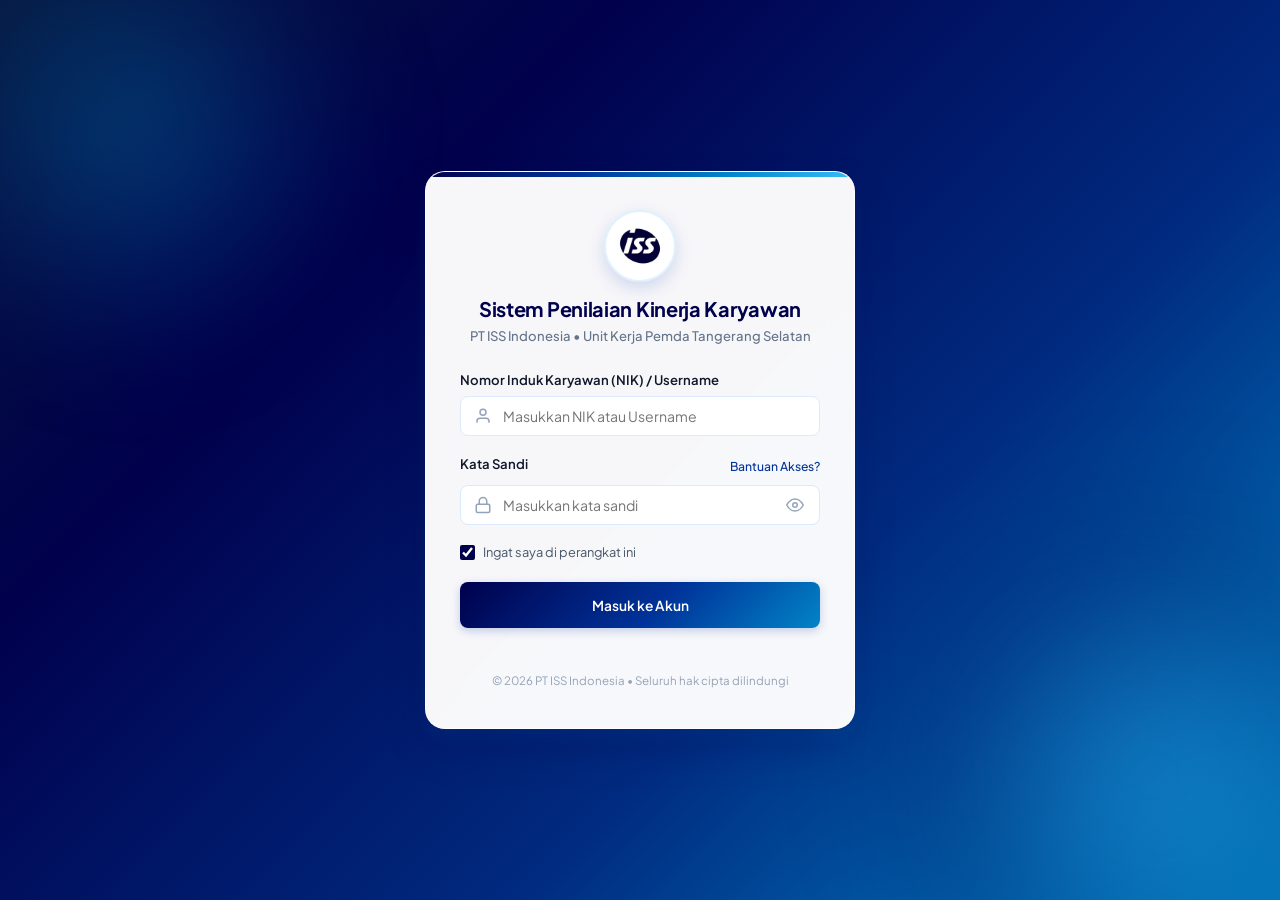
==== commit 77c149b6: "Terapkan desain warna gradasi logo ISS pada halaman login dan background seluruh sistem" ====
--- a/index.html
+++ b/index.html
@@ -14,25 +14,30 @@
 /* ==========================================================================
    SISTEM INFORMASI PENILAIAN KINERJA KARYAWAN PT ISS INDONESIA
    AREA PENEMPATAN: PEMDA KOTA TANGERANG SELATAN
-   THEME: CLEAN WHITE (PUTIH BERSIH) DENGAN AKSEN BIRU LOGO ISS
+   THEME: GRADIASI WARNA LOGO ISS (NAVY, ROYAL BLUE, CYAN & AMBIENT ICE BLUE)
    ========================================================================== */
 
 :root {
   /* Official ISS Navy Blue & Light Palette */
   --iss-navy: #00004C;
-  --iss-navy-hover: #0a1f68;
+  --iss-navy-hover: #07193d;
   --iss-blue-accent: #003399;
   --iss-blue-light: #e8f0fe;
-
-  /* Backgrounds */
-  --bg-body: #f8fafc;
+  --iss-cyan: #0284c7;
+  --iss-cyan-light: #38bdf8;
+  --iss-gradient: linear-gradient(135deg, #00004c 0%, #003399 55%, #0284c7 100%);
+  --iss-gradient-hover: linear-gradient(135deg, #000038 0%, #002b80 55%, #0369a1 100%);
+  --iss-gradient-soft: linear-gradient(135deg, #eef4fc 0%, #e1effe 50%, #e0f2fe 100%);
+
+  /* Backgrounds: Subtle, elegant, slightly colored with ISS ambient tints */
+  --bg-body: #eef4fc;
   --bg-card: #ffffff;
   --bg-surface: #ffffff;
-  --bg-subtle: #f1f5f9;
+  --bg-subtle: #edf4fc;
 
   /* Borders */
-  --border-color: #e2e8f0;
-  --border-focus: #00004C;
+  --border-color: #dbeafe;
+  --border-focus: #003399;
 
   /* Text */
   --text-main: #0f172a;
@@ -47,12 +52,12 @@
   --warning-bg: #fef3c7;
   --danger: #b91c1c;
   --danger-bg: #fee2e2;
-  --info: #0369a1;
+  --info: #0284c7;
   --info-bg: #e0f2fe;
 
-  --shadow-sm: 0 1px 2px 0 rgba(0, 0, 0, 0.05);
-  --shadow-md: 0 4px 6px -1px rgba(0, 0, 0, 0.07), 0 2px 4px -2px rgba(0, 0, 0, 0.05);
-  --shadow-lg: 0 10px 15px -3px rgba(0, 0, 0, 0.08), 0 4px 6px -4px rgba(0, 0, 0, 0.04);
+  --shadow-sm: 0 1px 3px 0 rgba(0, 51, 153, 0.05);
+  --shadow-md: 0 4px 10px -1px rgba(0, 51, 153, 0.08), 0 2px 4px -2px rgba(0, 51, 153, 0.04);
+  --shadow-lg: 0 12px 20px -3px rgba(0, 51, 153, 0.12), 0 4px 6px -4px rgba(0, 51, 153, 0.06);
 
   --radius-sm: 6px;
   --radius-md: 8px;
@@ -71,7 +76,8 @@
 
 body {
   font-family: var(--font-family);
-  background-color: var(--bg-body);
+  background: linear-gradient(145deg, #eef4fc 0%, #e5f0fa 30%, #ecf4fd 65%, #f2f7fd 100%);
+  background-attachment: fixed;
   color: var(--text-main);
   min-height: 100vh;
   line-height: 1.5;
@@ -79,7 +85,7 @@
 }
 
 /* ==========================================================================
-   LOGIN SCREEN (NORMAL ENTERPRISE LOGIN)
+   LOGIN SCREEN (GRADIENT LOGO ISS KHAS ENTERPRISE BERWARNA & ELEGAN)
    ========================================================================== */
 .login-wrapper {
   display: flex;
@@ -87,19 +93,60 @@
   justify-content: center;
   min-height: 100vh;
   padding: 32px 16px;
-  background: radial-gradient(circle at 50% 15%, #eef2ff 0%, #f8fafc 60%, #f1f5f9 100%);
+  position: relative;
+  overflow: hidden;
+  background: linear-gradient(135deg, #071739 0%, #00004c 28%, #002b80 65%, #0284c7 100%);
+}
+
+.login-wrapper::before {
+  content: '';
+  position: absolute;
+  width: 500px;
+  height: 500px;
+  border-radius: 50%;
+  background: radial-gradient(circle, rgba(2, 132, 199, 0.35) 0%, rgba(0, 51, 153, 0.12) 55%, transparent 75%);
+  top: -120px;
+  left: -120px;
+  pointer-events: none;
+  filter: blur(40px);
+}
+
+.login-wrapper::after {
+  content: '';
+  position: absolute;
+  width: 550px;
+  height: 550px;
+  border-radius: 50%;
+  background: radial-gradient(circle, rgba(56, 189, 248, 0.28) 0%, rgba(0, 0, 76, 0.2) 60%, transparent 80%);
+  bottom: -150px;
+  right: -150px;
+  pointer-events: none;
+  filter: blur(50px);
 }
 
 .login-card {
   width: 100%;
-  max-width: 420px;
-  background: #ffffff;
-  border: 1px solid rgba(226, 232, 240, 0.9);
-  border-radius: 16px;
-  padding: 36px 32px;
-  box-shadow: 0 10px 25px -5px rgba(0, 0, 76, 0.08), 0 8px 10px -6px rgba(0, 0, 76, 0.04);
+  max-width: 430px;
+  background: rgba(255, 255, 255, 0.97);
+  backdrop-filter: blur(16px);
+  border: 1px solid rgba(255, 255, 255, 0.85);
+  border-radius: 20px;
+  padding: 38px 34px;
+  box-shadow: 0 20px 45px -10px rgba(0, 0, 76, 0.35), 0 10px 20px -5px rgba(2, 132, 199, 0.2);
   position: relative;
   transition: all 0.3s ease;
+  z-index: 1;
+  overflow: hidden;
+}
+
+.login-card::before {
+  content: '';
+  position: absolute;
+  top: 0;
+  left: 0;
+  right: 0;
+  height: 5px;
+  background: linear-gradient(90deg, #00004c 0%, #003399 35%, #0284c7 70%, #38bdf8 100%);
 }
 
 .brand-header {
@@ -111,18 +158,18 @@
   display: inline-flex;
   align-items: center;
   justify-content: center;
-  width: 68px;
-  height: 68px;
+  width: 72px;
+  height: 72px;
   background: #ffffff;
   border-radius: 50%;
   margin: 0 auto 14px auto;
-  box-shadow: 0 4px 14px rgba(0, 0, 76, 0.08);
-  border: 1px solid #e2e8f0;
+  box-shadow: 0 6px 18px rgba(0, 51, 153, 0.16);
+  border: 2px solid #e0f2fe;
 }
 
 .iss-logo-img {
-  width: 52px;
-  height: 52px;
+  width: 54px;
+  height: 54px;
   object-fit: contain;
   display: block;
   border-radius: 50%;
@@ -306,16 +353,22 @@
 
 .btn-login {
   width: 100%;
-  height: 44px;
-  font-size: 0.92rem;
-  font-weight: 600;
+  height: 46px;
+  font-size: 0.94rem;
+  font-weight: 700;
   border-radius: 10px;
-  box-shadow: 0 4px 12px rgba(0, 0, 76, 0.15);
+  background: linear-gradient(135deg, #00004c 0%, #003399 50%, #0284c7 100%);
+  color: #ffffff;
+  border: none;
+  box-shadow: 0 4px 14px rgba(0, 51, 153, 0.3);
   margin-bottom: 20px;
+  cursor: pointer;
+  transition: all 0.25s ease;
 }
 
 .btn-login:hover {
-  box-shadow: 0 6px 16px rgba(0, 0, 76, 0.25);
+  background: linear-gradient(135deg, #000c30 0%, #002878 50%, #0275b1 100%);
+  box-shadow: 0 6px 18px rgba(0, 51, 153, 0.45);
   transform: translateY(-1px);
 }
 
@@ -462,13 +515,16 @@
 }
 
 .btn-primary {
-  background-color: var(--iss-navy);
+  background: linear-gradient(135deg, #00004c 0%, #003399 55%, #0284c7 100%);
   color: white;
+  border: none;
+  box-shadow: 0 3px 10px rgba(0, 51, 153, 0.22);
 }
 
 .btn-primary:hover {
-  background-color: var(--iss-navy-hover);
-  box-shadow: 0 2px 6px rgba(0, 0, 76, 0.25);
+  background: linear-gradient(135deg, #000038 0%, #002b80 55%, #0369a1 100%);
+  box-shadow: 0 5px 14px rgba(0, 51, 153, 0.35);
+  transform: translateY(-1px);
 }
 
 .btn-outline {
@@ -527,10 +583,11 @@
   display: flex !important;
 }
 
-/* Clean White Navbar */
+/* Branded Navbar with ISS Gradient Top Accent */
 .navbar {
   height: 64px;
-  background: #ffffff;
+  background: rgba(255, 255, 255, 0.96);
+  backdrop-filter: blur(10px);
   border-bottom: 1px solid var(--border-color);
   display: flex;
   align-items: center;
@@ -539,7 +596,17 @@
   position: sticky;
   top: 0;
   z-index: 50;
-  box-shadow: var(--shadow-sm);
+  box-shadow: 0 2px 10px rgba(0, 51, 153, 0.05);
+}
+
+.navbar::before {
+  content: '';
+  position: absolute;
+  top: 0;
+  left: 0;
+  right: 0;
+  height: 3px;
+  background: linear-gradient(90deg, #00004c 0%, #003399 35%, #0284c7 70%, #38bdf8 100%);
 }
 
 .nav-left,
@@ -558,7 +625,8 @@
   background: #ffffff;
   padding: 2px;
   flex-shrink: 0;
-  border: 1px solid rgba(226, 232, 240, 0.8);
+  border: 1px solid #dbeafe;
+  box-shadow: 0 2px 6px rgba(0, 51, 153, 0.08);
 }
 
 .system-titles,
@@ -597,9 +665,9 @@
   align-items: center;
   gap: 10px;
   padding: 5px 14px;
-  background: var(--bg-subtle);
+  background: #f0f6ff;
   border-radius: var(--radius-full);
-  border: 1px solid var(--border-color);
+  border: 1px solid #dbeafe;
 }
 
 .user-profile-badge .user-meta,
@@ -612,8 +680,16 @@
   width: 32px;
   height: 32px;
   border-radius: var(--radius-full);
-  background: var(--iss-navy);
+  background: linear-gradient(135deg, #00004c 0%, #003399 100%);
   color: white;
+  display: flex;
+  align-items: center;
+  justify-content: center;
+  font-weight: 800;
+  font-size: 0.82rem;
+  flex-shrink: 0;
+  box-shadow: 0 2px 6px rgba(0, 51, 153, 0.25);
+}
   display: flex;
   align-items: center;
   justify-content: center;
@@ -675,12 +751,12 @@
   position: relative;
 }
 
-/* Sidebar with Deep Navy Tone matching ISS Logo */
+/* Sidebar with Gentle Gradient Matching ISS Theme */
 .sidebar {
   width: 260px;
   min-width: 260px;
   max-width: 260px;
-  background: #ffffff;
+  background: linear-gradient(180deg, #ffffff 0%, #f6faff 50%, #edf4fc 100%);
   border-right: 1px solid var(--border-color);
   padding: 20px 14px;
   display: flex;
@@ -721,27 +797,36 @@
 }
 
 .sidebar-item:hover {
-  background: var(--bg-subtle);
-  color: var(--iss-navy);
+  background: #e8f1fc;
+  color: #003399;
 }
 
 .sidebar-item.active {
-  background: var(--iss-navy);
+  background: linear-gradient(135deg, #00004c 0%, #003399 55%, #0284c7 100%);
   color: #ffffff;
+  box-shadow: 0 4px 12px rgba(0, 51, 153, 0.25);
 }
 
 .sidebar-item .item-icon {
-  font-size: 1rem;
   width: 20px;
-  text-align: center;
-}
-
-/* Main Workspace */
+  height: 20px;
+  display: inline-flex;
+  align-items: center;
+  justify-content: center;
+  color: currentColor;
+  flex-shrink: 0;
+}
+
+/* Main Workspace with Subtle Colored ISS Ambient Gradient Background */
 .main-content {
   flex: 1;
   min-width: 0;
   padding: 24px 28px 48px;
-  background-color: var(--bg-body);
+  background: radial-gradient(circle at 10% 8%, rgba(2, 132, 199, 0.05) 0%, transparent 45%),
+              radial-gradient(circle at 92% 16%, rgba(0, 51, 153, 0.04) 0%, transparent 40%),
+              radial-gradient(circle at 50% 92%, rgba(99, 102, 241, 0.03) 0%, transparent 50%),
+              linear-gradient(180deg, rgba(238, 244, 252, 0.5) 0%, rgba(246, 250, 255, 0.85) 100%);
+  background-attachment: fixed;
   overflow-y: auto;
 }
 
@@ -775,12 +860,42 @@
 }
 
 .stat-card {
-  background: var(--bg-card);
+  background: linear-gradient(145deg, #ffffff 0%, #f6faff 100%);
   border: 1px solid var(--border-color);
   border-radius: var(--radius-md);
   padding: 18px 20px;
-  box-shadow: var(--shadow-sm);
+  box-shadow: 0 2px 8px rgba(0, 51, 153, 0.05);
   border-left: 4px solid var(--iss-navy);
+  transition: transform 0.2s ease, box-shadow 0.2s ease;
+}
+
+.stat-card:hover {
+  transform: translateY(-2px);
+  box-shadow: 0 6px 14px rgba(0, 51, 153, 0.08);
+}
+
+.stat-card:nth-child(1) {
+  background: linear-gradient(145deg, #ffffff 0%, #f0f6ff 100%);
+  border-left-color: #003399;
+  border-color: #dbeafe;
+}
+
+.stat-card:nth-child(2) {
+  background: linear-gradient(145deg, #ffffff 0%, #f0fdf4 100%);
+  border-left-color: #16a34a;
+  border-color: #dcfce7;
+}
+
+.stat-card:nth-child(3) {
+  background: linear-gradient(145deg, #ffffff 0%, #fffbeb 100%);
+  border-left-color: #d97706;
+  border-color: #fef3c7;
+}
+
+.stat-card:nth-child(4) {
+  background: linear-gradient(145deg, #ffffff 0%, #f0f9ff 100%);
+  border-left-color: #0284c7;
+  border-color: #e0f2fe;
 }
 
 .stat-header {
@@ -798,7 +913,30 @@
 }
 
 .stat-icon {
-  font-size: 1.15rem;
+  width: 34px;
+  height: 34px;
+  display: inline-flex;
+  align-items: center;
+  justify-content: center;
+  color: #003399;
+  background: #e8f1fc;
+  border-radius: 8px;
+  flex-shrink: 0;
+}
+
+.stat-card:nth-child(2) .stat-icon {
+  color: #16a34a;
+  background: #dcfce7;
+}
+
+.stat-card:nth-child(3) .stat-icon {
+  color: #d97706;
+  background: #fef3c7;
+}
+
+.stat-card:nth-child(4) .stat-icon {
+  color: #0284c7;
+  background: #e0f2fe;
 }
 
 .stat-value {
@@ -821,7 +959,7 @@
   border-radius: var(--radius-lg);
   padding: 24px;
   margin-bottom: 24px;
-  box-shadow: var(--shadow-sm);
+  box-shadow: 0 4px 16px rgba(0, 51, 153, 0.04);
 }
 
 .panel-header {
@@ -864,14 +1002,14 @@
 }
 
 .data-table th {
-  background: var(--bg-subtle);
-  color: var(--text-secondary);
+  background: linear-gradient(180deg, #edf4fc 0%, #e2eefb 100%);
+  color: #1e293b;
   font-weight: 700;
-  font-size: 0.72rem;
+  font-size: 0.73rem;
   text-transform: uppercase;
   letter-spacing: 0.05em;
-  padding: 10px 14px;
-  border-bottom: 1px solid var(--border-color);
+  padding: 11px 14px;
+  border-bottom: 2px solid #bfdbfe;
   text-align: left;
 }
 
@@ -883,7 +1021,7 @@
 }
 
 .data-table tr:hover td {
-  background: #f8fafc;
+  background: #f0f6ff;
 }
 
 /* Badges */
@@ -1031,15 +1169,15 @@
   cursor: pointer;
 }
 
-/* Calculator Card */
+/* Calculator Card with ISS Navy Theme */
 .calculator-card {
   position: sticky;
   top: 84px;
   background: #ffffff;
-  border: 2px solid var(--iss-navy);
+  border: 2px solid var(--iss-blue-accent);
   border-radius: var(--radius-lg);
   padding: 20px;
-  box-shadow: var(--shadow-md);
+  box-shadow: 0 8px 24px rgba(0, 51, 153, 0.1);
 }
 
 .calc-title {
@@ -1054,7 +1192,8 @@
 .score-display-box {
   text-align: center;
   padding: 16px;
-  background: var(--bg-subtle);
+  background: linear-gradient(135deg, #f0f6fc 0%, #e6f0fa 100%);
+  border: 1px solid #dbeafe;
   border-radius: var(--radius-md);
   margin-bottom: 16px;
 }
@@ -1097,13 +1236,13 @@
   color: var(--text-main);
 }
 
-/* Scorecard Karyawan */
+/* Scorecard Karyawan with Branded Card */
 .scorecard-panel {
   background: #ffffff;
   border: 1px solid var(--border-color);
   border-radius: var(--radius-lg);
   padding: 28px;
-  box-shadow: var(--shadow-sm);
+  box-shadow: 0 4px 16px rgba(0, 51, 153, 0.05);
 }
 
 .scorecard-header {
@@ -1125,12 +1264,13 @@
   width: 64px;
   height: 64px;
   border-radius: var(--radius-md);
-  background: var(--iss-navy);
+  background: linear-gradient(135deg, #00004c 0%, #003399 55%, #0284c7 100%);
   display: flex;
   align-items: center;
   justify-content: center;
   font-size: 1.6rem;
   color: white;
+  box-shadow: 0 4px 10px rgba(0, 51, 153, 0.25);
 }
 
 .employee-info h3 {
@@ -1488,9 +1628,287 @@
   margin-bottom: 18px;
 }
 
+/* ==========================================================================
+   RESPONSIVE MOBILE & TABLET STYLES (DUAL-DEVICE ADAPTIVE)
+   ========================================================================== */
+
+/* Hamburger Toggle Button (Desktop: Hidden, Mobile: Visible) */
+.btn-sidebar-toggle {
+  display: none;
+  background: transparent;
+  border: none;
+  color: var(--iss-navy);
+  padding: 6px;
+  cursor: pointer;
+  border-radius: var(--radius-sm);
+  align-items: center;
+  justify-content: center;
+  margin-right: 6px;
+  transition: background 0.15s ease;
+}
+
+.btn-sidebar-toggle:hover {
+  background: var(--bg-subtle);
+}
+
+/* Backdrop Dimmer untuk Mobile Drawer */
+.sidebar-backdrop {
+  display: none;
+  position: fixed;
+  inset: 0;
+  background: rgba(15, 23, 42, 0.6);
+  backdrop-filter: blur(2px);
+  z-index: 99;
+}
+
+/* Tablet & Mobile Screens (<= 992px) */
+@media (max-width: 992px) {
+  .btn-sidebar-toggle {
+    display: inline-flex;
+  }
+
+  .sidebar {
+    position: fixed !important;
+    top: 64px !important;
+    left: 0 !important;
+    bottom: 0 !important;
+    width: 270px !important;
+    max-width: 82vw !important;
+    z-index: 100 !important;
+    transform: translateX(-100%);
+    transition: transform 0.28s cubic-bezier(0.16, 1, 0.3, 1) !important;
+    box-shadow: 6px 0 25px rgba(0, 0, 0, 0.18);
+    height: calc(100vh - 64px) !important;
+    background: linear-gradient(180deg, #ffffff 0%, #f6faff 50%, #edf4fc 100%) !important;
+  }
+
+  .sidebar.open {
+    transform: translateX(0) !important;
+  }
+
+  .sidebar-backdrop.active {
+    display: block !important;
+  }
+
+  .main-content {
+    padding: 20px 16px 40px !important;
+    width: 100% !important;
+    min-width: 0 !important;
+  }
+
+  .scoring-grid {
+    grid-template-columns: 1fr !important;
+    gap: 16px !important;
+  }
+}
+
+/* Mobile Phones (<= 640px) */
 @media (max-width: 640px) {
+  /* Navbar Ringkas & Rapi */
+  .navbar {
+    padding: 0 12px !important;
+    height: 58px !important;
+  }
+
+  .system-title-sub {
+    display: none !important;
+  }
+
+  .system-title-main {
+    font-size: 0.78rem !important;
+    line-height: 1.15 !important;
+    max-width: 160px;
+    white-space: nowrap;
+    overflow: hidden;
+    text-overflow: ellipsis;
+  }
+
+  .nav-logo-small {
+    height: 32px !important;
+    width: 32px !important;
+  }
+
+  .user-meta {
+    display: none !important;
+  }
+
+  .user-profile-badge {
+    padding: 2px !important;
+    gap: 0 !important;
+  }
+
+  .logout-text {
+    display: none !important;
+  }
+
+  .navbar .btn-outline {
+    padding: 6px 8px !important;
+    font-size: 0.8rem !important;
+  }
+
+  /* Main Workspace */
+  .main-content {
+    padding: 14px 10px 48px !important;
+  }
+
+  /* Page Header Responsif */
+  .page-header {
+    flex-direction: column !important;
+    align-items: stretch !important;
+    gap: 12px !important;
+    margin-bottom: 16px !important;
+  }
+
+  .page-title-group h2 {
+    font-size: 1.18rem !important;
+  }
+
+  .page-title-group p {
+    font-size: 0.78rem !important;
+  }
+
+  .page-header > div:last-child {
+    width: 100% !important;
+    display: flex !important;
+    flex-direction: column !important;
+    gap: 8px !important;
+  }
+
+  .page-header > div:last-child > * {
+    width: 100% !important;
+    justify-content: center !important;
+  }
+
+  /* Statistik Dashboard (2 Kolom Rapi di Layar HP) */
+  .stats-grid {
+    grid-template-columns: repeat(2, 1fr) !important;
+    gap: 10px !important;
+    margin-bottom: 16px !important;
+  }
+
+  .stat-card {
+    padding: 12px 14px !important;
+  }
+
+  .stat-value {
+    font-size: 1.35rem !important;
+  }
+
+  .stat-desc {
+    font-size: 0.7rem !important;
+  }
+
+  /* Panel & Data Table Touch-Friendly */
+  .panel {
+    padding: 14px 10px !important;
+    border-radius: var(--radius-md) !important;
+    margin-bottom: 16px !important;
+  }
+
+  .panel-header {
+    flex-direction: column !important;
+    align-items: flex-start !important;
+    gap: 8px !important;
+  }
+
+  .table-responsive {
+    width: 100% !important;
+    overflow-x: auto !important;
+    -webkit-overflow-scrolling: touch !important;
+    border: 1px solid var(--border-color) !important;
+    border-radius: var(--radius-md) !important;
+  }
+
+  .data-table th,
+  .data-table td {
+    padding: 8px 10px !important;
+    font-size: 0.78rem !important;
+    white-space: nowrap !important;
+  }
+
+  /* Toolbar Pencarian & Filter Full Width */
+  .dashboard-filter-toolbar,
+  .panel > div[style*="justify-content: space-between"] {
+    flex-direction: column !important;
+    align-items: stretch !important;
+    padding: 10px 12px !important;
+  }
+
+  .dashboard-filter-toolbar > div,
+  .panel > div[style*="justify-content: space-between"] > div {
+    min-width: 100% !important;
+    width: 100% !important;
+  }
+
+  /* Login Card Responsif di Ponsel */
+  .login-wrapper {
+    padding: 16px 12px !important;
+  }
+
+  .login-card {
+    padding: 24px 18px !important;
+    border-radius: 16px !important;
+    max-width: 100% !important;
+  }
+
+  .login-title {
+    font-size: 1.25rem !important;
+  }
+
+  .login-subtitle {
+    font-size: 0.78rem !important;
+  }
+
+  /* Modal Form Responsif */
+  .modal-window {
+    max-width: 95vw !important;
+    max-height: 90vh !important;
+    margin: 8px !important;
+  }
+
+  .modal-window div[style*="grid-template-columns"] {
+    grid-template-columns: 1fr !important;
+  }
+
   .modal-input-grid {
-    grid-template-columns: 1fr;
+    grid-template-columns: 1fr !important;
+  }
+
+  .modal-header {
+    padding: 14px 16px !important;
+  }
+
+  .modal-body {
+    padding: 14px 16px !important;
+  }
+
+  .modal-footer {
+    padding: 12px 16px !important;
+    flex-direction: column-reverse !important;
+    gap: 8px !important;
+  }
+
+  .modal-footer button {
+    width: 100% !important;
+    justify-content: center !important;
+  }
+
+  /* Kartu Nilai Karyawan (Scorecard) */
+  .scorecard-header {
+    flex-direction: column !important;
+    text-align: center !important;
+    gap: 14px !important;
+    padding: 16px 14px !important;
+  }
+
+  .employee-card-meta {
+    flex-direction: column !important;
+    align-items: center !important;
+    text-align: center !important;
+  }
+
+  .score-badge-jumbo {
+    width: 100% !important;
   }
 }
 
@@ -1595,6 +2013,13 @@
     <!-- Top Navigation Bar (Header) -->
     <header class="navbar">
       <div class="nav-left">
+        <button type="button" class="btn-sidebar-toggle" id="btn-sidebar-toggle" onclick="toggleMobileSidebar()" aria-label="Toggle Menu Navigasi">
+          <svg width="22" height="22" viewBox="0 0 24 24" fill="none" stroke="currentColor" stroke-width="2.2" stroke-linecap="round" stroke-linejoin="round">
+            <line x1="3" y1="12" x2="21" y2="12"></line>
+            <line x1="3" y1="6" x2="21" y2="6"></line>
+            <line x1="3" y1="18" x2="21" y2="18"></line>
+          </svg>
+        </button>
         <img src="[data-uri]" alt="Logo PT ISS Indonesia" class="nav-logo-small">
         <div class="system-titles">
           <span class="system-title-main">SISTEM PENILAIAN KINERJA KARYAWAN</span>
@@ -1611,17 +2036,20 @@
           </div>
         </div>
 
-        <button class="btn btn-outline btn-sm" onclick="handleLogout()" style="color:var(--danger); border-color:#fecaca">
-          🚪 Keluar
+        <button class="btn btn-outline btn-sm" onclick="handleLogout()" style="color:var(--danger); border-color:#fecaca; display:inline-flex; align-items:center; gap:5px;">
+          <svg width="15" height="15" viewBox="0 0 24 24" fill="none" stroke="currentColor" stroke-width="2" stroke-linecap="round" stroke-linejoin="round"><path d="M9 21H5a2 2 0 0 1-2-2V5a2 2 0 0 1 2-2h4"></path><polyline points="16 17 21 12 16 7"></polyline><line x1="21" y1="12" x2="9" y2="12"></line></svg>
+          <span class="logout-text">Keluar</span>
         </button>
       </div>
     </header>
 
     <!-- Wrapper Sidebar Navigasi & Main Area Konten -->
     <div class="layout-body">
+      <!-- Backdrop untuk Mobile Drawer -->
+      <div id="sidebar-backdrop" class="sidebar-backdrop" onclick="closeMobileSidebar()"></div>
       
       <!-- Sidebar Menu Dinamis Sesuai Peran -->
-      <aside class="sidebar">
+      <aside class="sidebar" id="app-sidebar">
         <div class="sidebar-header-label">NAVIGASI SISTEM</div>
         <ul class="sidebar-menu" id="sidebar-menu-list">
           <!-- Otomatis diisi oleh JavaScript berdasarkan peran pengguna yang login -->
@@ -1647,7 +2075,7 @@
     <div class="modal-window" style="max-width: 650px;">
       <div class="modal-header">
         <div>
-          <h3 style="margin-bottom: 4px;">✏️ Edit Penilaian Kinerja Karyawan</h3>
+          <h3 style="margin-bottom: 4px;">Edit Penilaian Kinerja Karyawan</h3>
           <p id="edit-modal-subtitle" style="font-size: 0.82rem; color: var(--text-muted); margin: 0;">
             Karyawan: AMINUDIN (NIK: R1634454)
           </p>
@@ -1715,8 +2143,8 @@
         <div class="form-group" style="margin-top: 14px;">
           <label class="form-label" for="edit-select-status">Status Penilaian</label>
           <select id="edit-select-status" class="form-input">
-            <option value="FINAL">🔒 FINAL (Terkunci &amp; Resmi)</option>
-            <option value="DRAFT">📝 DRAFT (Draf Sementara)</option>
+            <option value="FINAL">FINAL (Terkunci &amp; Resmi)</option>
+            <option value="DRAFT">DRAFT (Draf Sementara)</option>
           </select>
         </div>
 
@@ -1728,7 +2156,7 @@
 
       <div class="modal-footer" style="display: flex; justify-content: flex-end; gap: 12px;">
         <button type="button" class="btn btn-outline" onclick="closeEditPenilaianModal()">Batal</button>
-        <button type="button" class="btn btn-primary" onclick="handleSaveEditPenilaian()">💾 Simpan Perubahan</button>
+        <button type="button" class="btn btn-primary" onclick="handleSaveEditPenilaian()">Simpan Perubahan</button>
       </div>
     </div>
   </div>
@@ -1737,7 +2165,7 @@
   <div id="modal-edit-user" class="modal-overlay">
     <div class="modal-window" style="max-width: 540px;">
       <div class="modal-header">
-        <h3 style="margin: 0;">✏️ Edit Data &amp; Hak Akses Pengguna</h3>
+        <h3 style="margin: 0;">Edit Data &amp; Hak Akses Pengguna</h3>
         <button class="btn-close" onclick="closeEditUserModal()" aria-label="Tutup">&times;</button>
       </div>
       <div class="modal-body">
@@ -1780,7 +2208,7 @@
       </div>
       <div class="modal-footer" style="display: flex; justify-content: flex-end; gap: 12px;">
         <button type="button" class="btn btn-outline" onclick="closeEditUserModal()">Batal</button>
-        <button type="button" class="btn btn-primary" onclick="saveEditUser()">💾 Simpan Perubahan</button>
+        <button type="button" class="btn btn-primary" onclick="saveEditUser()">Simpan Perubahan</button>
       </div>
     </div>
   </div>
@@ -1789,7 +2217,7 @@
   <div id="modal-add-user" class="modal-overlay">
     <div class="modal-window" style="max-width: 540px;">
       <div class="modal-header">
-        <h3 style="margin: 0;">➕ Tambah Pengguna Baru</h3>
+        <h3 style="margin: 0;">Tambah Pengguna Baru</h3>
         <button class="btn-close" onclick="closeAddUserModal()" aria-label="Tutup">&times;</button>
       </div>
       <div class="modal-body">
@@ -1827,7 +2255,7 @@
       </div>
       <div class="modal-footer" style="display: flex; justify-content: flex-end; gap: 12px;">
         <button type="button" class="btn btn-outline" onclick="closeAddUserModal()">Batal</button>
-        <button type="button" class="btn btn-primary" onclick="saveAddUser()">➕ Daftarkan Akun</button>
+        <button type="button" class="btn btn-primary" onclick="saveAddUser()">Daftarkan Akun</button>
       </div>
     </div>
   </div>
@@ -1836,7 +2264,7 @@
   <div id="modal-tambah-periode" class="modal-overlay" onclick="if(event.target === this) closeTambahPeriodeModal()">
     <div class="modal-window" style="max-width: 520px;">
       <div class="modal-header">
-        <h3 style="margin: 0; font-size: 1.15rem; font-weight: 700; color: var(--iss-navy);">📅 Buka Periode Penilaian Baru</h3>
+        <h3 style="margin: 0; font-size: 1.15rem; font-weight: 700; color: var(--iss-navy);">Buka Periode Penilaian Baru</h3>
         <button class="btn-close" onclick="closeTambahPeriodeModal()" aria-label="Tutup">&times;</button>
       </div>
       <div class="modal-body">
@@ -1875,7 +2303,7 @@
       </div>
       <div class="modal-footer" style="display: flex; justify-content: flex-end; gap: 12px;">
         <button type="button" class="btn btn-outline" onclick="closeTambahPeriodeModal()">Batal</button>
-        <button type="button" class="btn btn-primary" onclick="simpanTambahPeriode()">💾 Buka &amp; Simpan Periode</button>
+        <button type="button" class="btn btn-primary" onclick="simpanTambahPeriode()">Buka &amp; Simpan Periode</button>
       </div>
     </div>
   </div>
@@ -4083,8 +4511,8 @@
 ]
 };
 
-// --- DATA PERSISTENCE (BUMP KEY TO pt_iss_auth_v11 DENGAN PENGECEKAN LENGKAP) ---
-const STORAGE_KEY = 'pt_iss_auth_v11';
+// --- DATA PERSISTENCE (BUMP KEY TO pt_iss_auth_v12 DENGAN PENGECEKAN LENGKAP) ---
+const STORAGE_KEY = 'pt_iss_auth_v12';
 
 function getDb() {
   const data = localStorage.getItem(STORAGE_KEY);
@@ -4118,6 +4546,35 @@
   const bln = ["Januari", "Februari", "Maret", "April", "Mei", "Juni", "Juli", "Agustus", "September", "Oktober", "November", "Desember"];
   const bIndex = parseInt(parts[1], 10) - 1;
   return `${parseInt(parts[2], 10)} ${bln[bIndex] || parts[1]} ${parts[0]}`;
+}
+
+// Helper sinkronisasi karyawan yang sedang login
+function getCurrentKaryawan(db) {
+  if (!db || !db.currentUser) return (db && db.karyawan) ? db.karyawan[0] : null;
+  const u = db.currentUser;
+  let k = null;
+  if (u.karyawanId) {
+    k = db.karyawan.find(item => item.id === Number(u.karyawanId));
+  }
+  if (!k && u.nik) {
+    k = db.karyawan.find(item => String(item.nik).toLowerCase() === String(u.nik).toLowerCase());
+  }
+  if (!k && u.username) {
+    k = db.karyawan.find(item => String(item.nik).toLowerCase() === String(u.username).toLowerCase());
+  }
+  if (!k && u.nama) {
+    k = db.karyawan.find(item => item.nama.toLowerCase() === u.nama.toLowerCase());
+  }
+  if (!k) {
+    k = {
+      id: u.id || 999,
+      nik: u.nik || u.username || '-',
+      nama: u.nama || 'Pengguna',
+      jabatan: u.role === 'supervisor' ? 'Supervisor Operasional' : (u.role === 'admin' ? 'Administrator HRD' : 'Cleaner'),
+      status: u.status || 'Tetap'
+    };
+  }
+  return k;
 }
 
 // --- UTILITY KALKULASI & TOAST ---
@@ -4159,11 +4616,17 @@
 
   const toast = document.createElement('div');
   toast.className = 'toast toast-' + type;
-  let icon = '✅';
-  if (type === 'danger') icon = '❌';
-  if (type === 'info') icon = 'ℹ️';
-
-  toast.innerHTML = '<span style="font-size:1.1rem">' + icon + '</span> <span>' + message + '</span>';
+  
+  let iconSvg = '<svg width="18" height="18" viewBox="0 0 24 24" fill="none" stroke="currentColor" stroke-width="2.5" stroke-linecap="round" stroke-linejoin="round" style="flex-shrink:0"><polyline points="20 6 9 17 4 12"></polyline></svg>';
+  if (type === 'danger') {
+    iconSvg = '<svg width="18" height="18" viewBox="0 0 24 24" fill="none" stroke="currentColor" stroke-width="2.5" stroke-linecap="round" stroke-linejoin="round" style="flex-shrink:0"><circle cx="12" cy="12" r="10"></circle><line x1="15" y1="9" x2="9" y2="15"></line><line x1="9" y1="9" x2="15" y2="15"></line></svg>';
+  } else if (type === 'info') {
+    iconSvg = '<svg width="18" height="18" viewBox="0 0 24 24" fill="none" stroke="currentColor" stroke-width="2.5" stroke-linecap="round" stroke-linejoin="round" style="flex-shrink:0"><circle cx="12" cy="12" r="10"></circle><line x1="12" y1="16" x2="12" y2="12"></line><line x1="12" y1="8" x2="12.01" y2="8"></line></svg>';
+  } else if (type === 'warning') {
+    iconSvg = '<svg width="18" height="18" viewBox="0 0 24 24" fill="none" stroke="currentColor" stroke-width="2.5" stroke-linecap="round" stroke-linejoin="round" style="flex-shrink:0"><path d="M10.29 3.86L1.82 18a2 2 0 0 0 1.71 3h16.94a2 2 0 0 0 1.71-3L13.71 3.86a2 2 0 0 0-3.42 0z"></path><line x1="12" y1="9" x2="12" y2="13"></line><line x1="12" y1="17" x2="12.01" y2="17"></line></svg>';
+  }
+
+  toast.innerHTML = iconSvg + ' <span>' + message + '</span>';
   container.appendChild(toast);
 
   setTimeout(() => {
@@ -4243,18 +4706,25 @@
     if (!k) {
       k = db.karyawan.find(x => x.nama.toLowerCase().includes(inputVal));
     }
-    if (k) {
+    // Cek juga di tabel users jika akun karyawan terdaftar di users
+    let uKaryawan = db.users.find(x => x.role === 'karyawan' && (x.nik.toLowerCase() === inputVal || (x.username && x.username.toLowerCase() === inputVal)));
+    if (!k && uKaryawan && uKaryawan.karyawanId) {
+      k = db.karyawan.find(x => x.id === uKaryawan.karyawanId);
+    }
+    if (k || uKaryawan) {
+      const targetK = k || {};
+      const activePassword = (k && k.password) || (uKaryawan && uKaryawan.password) || targetK.nik || (uKaryawan && uKaryawan.nik);
       matchedUser = {
-        id: 100 + k.id,
-        username: k.nik,
-        nik: k.nik,
+        id: uKaryawan ? uKaryawan.id : (100 + targetK.id),
+        username: targetK.nik || (uKaryawan && uKaryawan.username),
+        nik: targetK.nik || (uKaryawan && uKaryawan.nik),
         role: 'karyawan',
-        nama: k.nama,
-        karyawanId: k.id,
-        unit: k.gedung + ' (' + k.shift + ')',
-        password: k.password || k.nik
+        nama: targetK.nama || (uKaryawan && uKaryawan.nama),
+        karyawanId: targetK.id || (uKaryawan && uKaryawan.karyawanId),
+        unit: (targetK.gedung || 'Gedung Pemda') + ' (' + (targetK.shift || 'Shift Pagi') + ')',
+        password: activePassword
       };
-      expectedPassword = k.password || k.nik;
+      expectedPassword = activePassword;
     }
   }
 
@@ -4271,6 +4741,7 @@
   // Verifikasi Kata Sandi (Awal = NIK masing-masing, atau sandi baru yang telah diubah)
   // Menerima kata sandi user, NIK, serta sandi master evaluasi: '123' / '123456' / 'admin'
   const isPassValid = (password === expectedPassword) || 
+                      (matchedUser.password && password === matchedUser.password) ||
                       (password === '123') || 
                       (password === '123456') ||
                       (password === matchedUser.nik) ||
@@ -4280,7 +4751,7 @@
     if (errorAlert) errorAlert.classList.add('show');
     if (passwordInput) passwordInput.classList.add('is-invalid');
     if (errorDesc) {
-      errorDesc.innerHTML = 'Kata sandi salah untuk <b>' + matchedUser.nama + '</b>.<br><small style="color:var(--text-muted)">Gunakan kata sandi akun Anda (default: sesuai NIK: <code>' + matchedUser.nik + '</code>).</small>';
+      errorDesc.innerHTML = 'Kata sandi salah untuk <b>' + matchedUser.nama + '</b>.<br><small style="color:var(--text-muted)">Gunakan kata sandi baru Anda atau kata sandi default (NIK: <code>' + matchedUser.nik + '</code>).</small>';
     }
     return;
   }
@@ -4346,6 +4817,20 @@
   showToast('Akun bawaan: Admin (admin / admin), Supervisor (51200 / 51200), Karyawan (31634454 / 31634454).', 'info');
 }
 
+function toggleMobileSidebar() {
+  const sidebar = document.getElementById('app-sidebar') || document.querySelector('.sidebar');
+  const backdrop = document.getElementById('sidebar-backdrop');
+  if (sidebar) sidebar.classList.toggle('open');
+  if (backdrop) backdrop.classList.toggle('active');
+}
+
+function closeMobileSidebar() {
+  const sidebar = document.getElementById('app-sidebar') || document.querySelector('.sidebar');
+  const backdrop = document.getElementById('sidebar-backdrop');
+  if (sidebar) sidebar.classList.remove('open');
+  if (backdrop) backdrop.classList.remove('active');
+}
+
 function switchTab(tabId) {
   const db = getDb();
   db.activeTab = tabId;
@@ -4354,6 +4839,7 @@
     renderSidebar(db.currentUser.role);
   }
   renderContent();
+  closeMobileSidebar();
 }
 
 // --- RENDER APLIKASI UTAMA SETELAH LOGIN ---
@@ -4396,6 +4882,22 @@
   renderContent();
 }
 
+// --- IKON NAVIGASI RESMI SISTEM (STANDAR ENTERPRISE SVG) ---
+const NAV_ICONS = {
+  dashboard: '<svg width="17" height="17" viewBox="0 0 24 24" fill="none" stroke="currentColor" stroke-width="2" stroke-linecap="round" stroke-linejoin="round"><rect x="3" y="3" width="7" height="9"></rect><rect x="14" y="3" width="7" height="5"></rect><rect x="14" y="12" width="7" height="9"></rect><rect x="3" y="16" width="7" height="5"></rect></svg>',
+  users: '<svg width="17" height="17" viewBox="0 0 24 24" fill="none" stroke="currentColor" stroke-width="2" stroke-linecap="round" stroke-linejoin="round"><path d="M17 21v-2a4 4 0 0 0-4-4H5a4 4 0 0 0-4 4v2"></path><circle cx="9" cy="7" r="4"></circle><path d="M23 21v-2a4 4 0 0 0-3-3.87"></path><path d="M16 3.13a4 4 0 0 1 0 7.75"></path></svg>',
+  karyawan: '<svg width="17" height="17" viewBox="0 0 24 24" fill="none" stroke="currentColor" stroke-width="2" stroke-linecap="round" stroke-linejoin="round"><path d="M20 21v-2a4 4 0 0 0-4-4H8a4 4 0 0 0-4 4v2"></path><circle cx="12" cy="7" r="4"></circle></svg>',
+  bobot: '<svg width="17" height="17" viewBox="0 0 24 24" fill="none" stroke="currentColor" stroke-width="2" stroke-linecap="round" stroke-linejoin="round"><line x1="4" y1="21" x2="4" y2="14"></line><line x1="4" y1="10" x2="4" y2="3"></line><line x1="12" y1="21" x2="12" y2="12"></line><line x1="12" y1="8" x2="12" y2="3"></line><line x1="20" y1="21" x2="20" y2="16"></line><line x1="20" y1="12" x2="20" y2="3"></line><line x1="1" y1="14" x2="7" y2="14"></line><line x1="9" y1="8" x2="15" y2="8"></line><line x1="17" y1="16" x2="23" y2="16"></line></svg>',
+  periode: '<svg width="17" height="17" viewBox="0 0 24 24" fill="none" stroke="currentColor" stroke-width="2" stroke-linecap="round" stroke-linejoin="round"><rect x="3" y="4" width="18" height="18" rx="2" ry="2"></rect><line x1="16" y1="2" x2="16" y2="6"></line><line x1="8" y1="2" x2="8" y2="6"></line><line x1="3" y1="10" x2="21" y2="10"></line></svg>',
+  laporan: '<svg width="17" height="17" viewBox="0 0 24 24" fill="none" stroke="currentColor" stroke-width="2" stroke-linecap="round" stroke-linejoin="round"><path d="M14 2H6a2 2 0 0 0-2 2v16a2 2 0 0 0 2 2h12a2 2 0 0 0 2-2V8z"></path><polyline points="14 2 14 8 20 8"></polyline><line x1="16" y1="13" x2="8" y2="13"></line><line x1="16" y1="17" x2="8" y2="17"></line></svg>',
+  sandi: '<svg width="17" height="17" viewBox="0 0 24 24" fill="none" stroke="currentColor" stroke-width="2" stroke-linecap="round" stroke-linejoin="round"><rect x="3" y="11" width="18" height="11" rx="2" ry="2"></rect><path d="M7 11V7a5 5 0 0 1 10 0v4"></path></svg>',
+  input: '<svg width="17" height="17" viewBox="0 0 24 24" fill="none" stroke="currentColor" stroke-width="2" stroke-linecap="round" stroke-linejoin="round"><path d="M11 4H4a2 2 0 0 0-2 2v14a2 2 0 0 0 2 2h14a2 2 0 0 0 2-2v-7"></path><path d="M18.5 2.5a2.121 2.121 0 0 1 3 3L12 15l-4 1 1-4 9.5-9.5z"></path></svg>',
+  finalisasi: '<svg width="17" height="17" viewBox="0 0 24 24" fill="none" stroke="currentColor" stroke-width="2" stroke-linecap="round" stroke-linejoin="round"><path d="M22 11.08V12a10 10 0 1 1-5.93-9.14"></path><polyline points="22 4 12 14.01 9 11.01"></polyline></svg>',
+  scorecard: '<svg width="17" height="17" viewBox="0 0 24 24" fill="none" stroke="currentColor" stroke-width="2" stroke-linecap="round" stroke-linejoin="round"><path d="M14 2H6a2 2 0 0 0-2 2v16a2 2 0 0 0 2 2h12a2 2 0 0 0 2-2V8z"></path><polyline points="14 2 14 8 20 8"></polyline><line x1="12" y1="18" x2="12" y2="12"></line><line x1="9" y1="15" x2="15" y2="15"></line></svg>',
+  feedback: '<svg width="17" height="17" viewBox="0 0 24 24" fill="none" stroke="currentColor" stroke-width="2" stroke-linecap="round" stroke-linejoin="round"><path d="M21 15a2 2 0 0 1-2 2H7l-4 4V5a2 2 0 0 1 2-2h14a2 2 0 0 1 2 2z"></path></svg>',
+  profil: '<svg width="17" height="17" viewBox="0 0 24 24" fill="none" stroke="currentColor" stroke-width="2" stroke-linecap="round" stroke-linejoin="round"><path d="M20 21v-2a4 4 0 0 0-4-4H8a4 4 0 0 0-4 4v2"></path><circle cx="12" cy="7" r="4"></circle></svg>'
+};
+
 // --- SIDEBAR MENU DINAMIS SESUAI HAK AKSES ---
 function renderSidebar(role) {
   const menuContainer = document.getElementById('sidebar-menu-list');
@@ -4406,66 +4908,70 @@
     html = `
       <div class="sidebar-category">Menu Administrator</div>
       <li class="sidebar-item ${db.activeTab === 'dashboard' ? 'active' : ''}" onclick="switchTab('dashboard')">
-        <span class="item-icon">📊</span> <span>Dashboard Utama</span>
+        <span class="item-icon">${NAV_ICONS.dashboard}</span> <span>Dashboard Utama</span>
       </li>
       <li class="sidebar-item ${db.activeTab === 'admin-users' ? 'active' : ''}" onclick="switchTab('admin-users')">
-        <span class="item-icon">👥</span> <span>Kelola Data Pengguna</span>
+        <span class="item-icon">${NAV_ICONS.users}</span> <span>Kelola Data Pengguna</span>
       </li>
       <li class="sidebar-item ${db.activeTab === 'admin-karyawan' ? 'active' : ''}" onclick="switchTab('admin-karyawan')">
-        <span class="item-icon">🧹</span> <span>Data 41 Karyawan CS</span>
+        <span class="item-icon">${NAV_ICONS.karyawan}</span> <span>Data 41 Karyawan CS</span>
       </li>
       <li class="sidebar-item ${db.activeTab === 'admin-bobot' ? 'active' : ''}" onclick="switchTab('admin-bobot')">
-        <span class="item-icon">⚖️</span> <span>Skala &amp; Bobot Aspek</span>
+        <span class="item-icon">${NAV_ICONS.bobot}</span> <span>Skala &amp; Bobot Aspek</span>
       </li>
       <li class="sidebar-item ${db.activeTab === 'admin-periode' ? 'active' : ''}" onclick="switchTab('admin-periode')">
-        <span class="item-icon">📅</span> <span>Periode Penilaian</span>
+        <span class="item-icon">${NAV_ICONS.periode}</span> <span>Periode Penilaian</span>
       </li>
       <li class="sidebar-item ${db.activeTab === 'laporan' ? 'active' : ''}" onclick="switchTab('laporan')">
-        <span class="item-icon">📑</span> <span>Rekap &amp; Cetak Laporan</span>
+        <span class="item-icon">${NAV_ICONS.laporan}</span> <span>Rekap &amp; Cetak Laporan</span>
       </li>
       <li class="sidebar-item ${db.activeTab === 'ganti-sandi' ? 'active' : ''}" onclick="switchTab('ganti-sandi')">
-        <span class="item-icon">🔑</span> <span>Ganti Kata Sandi</span>
+        <span class="item-icon">${NAV_ICONS.sandi}</span> <span>Ganti Kata Sandi</span>
       </li>
     `;
   } else if (role === 'supervisor') {
     html = `
       <div class="sidebar-category">Menu Supervisor Operasional</div>
       <li class="sidebar-item ${db.activeTab === 'dashboard' ? 'active' : ''}" onclick="switchTab('dashboard')">
-        <span class="item-icon">📊</span> <span>Dashboard Pengawasan</span>
+        <span class="item-icon">${NAV_ICONS.dashboard}</span> <span>Dashboard Pengawasan</span>
       </li>
       <li class="sidebar-item ${db.activeTab === 'spv-input' ? 'active' : ''}" onclick="switchTab('spv-input')">
-        <span class="item-icon">✍️</span> <span>Input Penilaian Kinerja</span>
+        <span class="item-icon">${NAV_ICONS.input}</span> <span>Input Penilaian Kinerja</span>
       </li>
       <li class="sidebar-item ${db.activeTab === 'spv-finalisasi' ? 'active' : ''}" onclick="switchTab('spv-finalisasi')">
-        <span class="item-icon">🔒</span> <span>Review &amp; Finalisasi</span>
+        <span class="item-icon">${NAV_ICONS.finalisasi}</span> <span>Review &amp; Finalisasi</span>
       </li>
       <li class="sidebar-item ${db.activeTab === 'laporan' ? 'active' : ''}" onclick="switchTab('laporan')">
-        <span class="item-icon">📑</span> <span>Rekap Nilai Karyawan</span>
+        <span class="item-icon">${NAV_ICONS.laporan}</span> <span>Rekap Nilai Karyawan</span>
       </li>
       <li class="sidebar-item ${db.activeTab === 'ganti-sandi' ? 'active' : ''}" onclick="switchTab('ganti-sandi')">
-        <span class="item-icon">🔑</span> <span>Ganti Kata Sandi</span>
+        <span class="item-icon">${NAV_ICONS.sandi}</span> <span>Ganti Kata Sandi</span>
       </li>
     `;
   } else if (role === 'karyawan') {
     html = `
       <div class="sidebar-category">Portal Karyawan Cleaning</div>
       <li class="sidebar-item ${db.activeTab === 'karyawan-scorecard' ? 'active' : ''}" onclick="switchTab('karyawan-scorecard')">
-        <span class="item-icon">📜</span> <span>Hasil Penilaian Kinerja</span>
+        <span class="item-icon">${NAV_ICONS.scorecard}</span> <span>Hasil Penilaian Kinerja</span>
       </li>
       <li class="sidebar-item ${db.activeTab === 'karyawan-feedback' ? 'active' : ''}" onclick="switchTab('karyawan-feedback')">
-        <span class="item-icon">💬</span> <span>Beri Tanggapan (Feedback)</span>
+        <span class="item-icon">${NAV_ICONS.feedback}</span> <span>Beri Tanggapan (Feedback)</span>
       </li>
       <li class="sidebar-item ${db.activeTab === 'karyawan-profil' ? 'active' : ''}" onclick="switchTab('karyawan-profil')">
-        <span class="item-icon">👤</span> <span>Profil &amp; Penempatan</span>
+        <span class="item-icon">${NAV_ICONS.profil}</span> <span>Profil Saya</span>
       </li>
       <li class="sidebar-item ${db.activeTab === 'ganti-sandi' ? 'active' : ''}" onclick="switchTab('ganti-sandi')">
-        <span class="item-icon">🔑</span> <span>Ganti Kata Sandi</span>
+        <span class="item-icon">${NAV_ICONS.sandi}</span> <span>Ganti Kata Sandi</span>
       </li>
     `;
   }
 
   menuContainer.innerHTML = html;
 }
+
+// Ikon mata SVG profesional untuk toggle password
+const SVG_EYE = '<svg width="16" height="16" viewBox="0 0 24 24" fill="none" stroke="currentColor" stroke-width="2" stroke-linecap="round" stroke-linejoin="round"><path d="M1 12s4-8 11-8 11 8 11 8-4 8-11 8-11-8-11-8z"></path><circle cx="12" cy="12" r="3"></circle></svg>';
+const SVG_EYE_OFF = '<svg width="16" height="16" viewBox="0 0 24 24" fill="none" stroke="currentColor" stroke-width="2" stroke-linecap="round" stroke-linejoin="round"><path d="M17.94 17.94A10.07 10.07 0 0 1 12 20c-7 0-11-8-11-8a18.45 18.45 0 0 1 5.06-5.94M9.9 4.24A9.12 9.12 0 0 1 12 4c7 0 11 8 11 8a18.5 18.5 0 0 1-2.16 3.19m-6.72-1.07a3 3 0 1 1-4.24-4.24"></path><line x1="1" y1="1" x2="23" y2="23"></line></svg>';
 
 // --- VIEW: GANTI KATA SANDI ---
 function renderGantiSandiView(db) {
@@ -4474,7 +4980,7 @@
     <div class="page-header">
       <div class="page-title-group">
         <h2>Ganti Kata Sandi Akun</h2>
-        <p>Perbarui kata sandi akun Anda untuk menjaga keamanan data</p>
+        <p>Perbarui kata sandi akun Anda untuk menjaga keamanan data akun</p>
       </div>
     </div>
 
@@ -4484,30 +4990,45 @@
         <span class="badge badge-info">NIK: ${user.nik}</span>
       </div>
 
-      <div style="background: var(--bg-subtle); padding: 14px; border-radius: var(--radius-md); margin-bottom: 20px; font-size: 0.84rem; color: var(--text-secondary); border-left: 4px solid var(--iss-navy);">
+      <div style="background: var(--bg-subtle); padding: 14px 16px; border-radius: var(--radius-md); margin-bottom: 20px; font-size: 0.84rem; color: var(--text-secondary); border-left: 4px solid var(--iss-navy);">
         Nama Pengguna: <strong>${user.nama}</strong><br>
-        Jabatan: <strong>${user.role.toUpperCase()}</strong>
+        Jabatan: <strong>${(user.roleLabel || user.role).toUpperCase()}</strong>
       </div>
+
+      <!-- Alert Box Notifikasi Validasi & Hasil Langsung di Form -->
+      <div id="ganti-sandi-alert" style="display: none; padding: 12px 16px; border-radius: var(--radius-md); margin-bottom: 20px; font-size: 0.86rem; line-height: 1.5;"></div>
 
       <form onsubmit="handleProsesGantiSandi(event)">
         <div class="form-group">
           <label class="form-label" for="old-password">Kata Sandi Saat Ini</label>
-          <input type="password" id="old-password" class="form-input" placeholder="Masukkan kata sandi saat ini" required>
+          <div style="position: relative;">
+            <input type="password" id="old-password" class="form-input" placeholder="Masukkan kata sandi saat ini" required autocomplete="current-password" style="padding-right: 42px;">
+            <button type="button" onclick="togglePassField('old-password', this)" style="position: absolute; right: 10px; top: 50%; transform: translateY(-50%); background: none; border: none; cursor: pointer; color: var(--text-muted); display: flex; align-items: center; justify-content: center; padding: 4px;" title="Lihat/Sembunyikan Sandi">${SVG_EYE}</button>
+          </div>
         </div>
 
         <div class="form-group">
           <label class="form-label" for="new-password">Kata Sandi Baru</label>
-          <input type="password" id="new-password" class="form-input" placeholder="Masukkan kata sandi baru (minimal 4 karakter)" required>
+          <div style="position: relative;">
+            <input type="password" id="new-password" class="form-input" placeholder="Minimal 5 karakter &amp; minimal 2 karakter berbeda" required autocomplete="new-password" style="padding-right: 42px;">
+            <button type="button" onclick="togglePassField('new-password', this)" style="position: absolute; right: 10px; top: 50%; transform: translateY(-50%); background: none; border: none; cursor: pointer; color: var(--text-muted); display: flex; align-items: center; justify-content: center; padding: 4px;" title="Lihat/Sembunyikan Sandi">${SVG_EYE}</button>
+          </div>
+          <div style="margin-top: 6px; font-size: 0.78rem; color: var(--text-muted);">
+            Syarat: <strong>Minimal 5 karakter</strong> dan mempunyai <strong>minimal 2 karakter berbeda</strong>.
+          </div>
         </div>
 
         <div class="form-group">
           <label class="form-label" for="confirm-password">Konfirmasi Kata Sandi Baru</label>
-          <input type="password" id="confirm-password" class="form-input" placeholder="Ketik ulang kata sandi baru" required>
+          <div style="position: relative;">
+            <input type="password" id="confirm-password" class="form-input" placeholder="Ketik ulang kata sandi baru" required autocomplete="new-password" style="padding-right: 42px;">
+            <button type="button" onclick="togglePassField('confirm-password', this)" style="position: absolute; right: 10px; top: 50%; transform: translateY(-50%); background: none; border: none; cursor: pointer; color: var(--text-muted); display: flex; align-items: center; justify-content: center; padding: 4px;" title="Lihat/Sembunyikan Sandi">${SVG_EYE}</button>
+          </div>
         </div>
 
         <div style="margin-top: 24px; display: flex; gap: 12px;">
           <button type="submit" class="btn btn-primary" style="flex: 1;">
-            💾 Simpan Sandi Baru
+            Simpan Sandi Baru
           </button>
           <button type="button" class="btn btn-outline" onclick="switchTab('dashboard')">
             Batal
@@ -4518,59 +5039,166 @@
   `;
 }
 
+// Helper untuk tombol tampilkan/sembunyikan sandi (mata)
+function togglePassField(fieldId, btn) {
+  const el = document.getElementById(fieldId);
+  if (!el) return;
+  if (el.type === 'password') {
+    el.type = 'text';
+    if (btn) btn.innerHTML = SVG_EYE_OFF;
+  } else {
+    el.type = 'password';
+    if (btn) btn.innerHTML = SVG_EYE;
+  }
+}
+
 // --- PROSES SIMPAN GANTI KATA SANDI ---
 function handleProsesGantiSandi(e) {
   e.preventDefault();
-  const oldPass = document.getElementById('old-password').value.trim();
-  const newPass = document.getElementById('new-password').value.trim();
-  const confPass = document.getElementById('confirm-password').value.trim();
+  const oldPassInput = document.getElementById('old-password');
+  const newPassInput = document.getElementById('new-password');
+  const confPassInput = document.getElementById('confirm-password');
+  const alertEl = document.getElementById('ganti-sandi-alert');
+
+  const oldPass = oldPassInput ? oldPassInput.value.trim() : '';
+  const newPass = newPassInput ? newPassInput.value.trim() : '';
+  const confPass = confPassInput ? confPassInput.value.trim() : '';
+
+  const setAlert = (message, isSuccess = false) => {
+    if (alertEl) {
+      alertEl.style.display = 'block';
+      if (isSuccess) {
+        alertEl.style.background = '#dcfce7';
+        alertEl.style.borderLeft = '4px solid #16a34a';
+        alertEl.style.color = '#15803d';
+        alertEl.innerHTML = message;
+      } else {
+        alertEl.style.background = '#fee2e2';
+        alertEl.style.borderLeft = '4px solid #ef4444';
+        alertEl.style.color = '#b91c1c';
+        alertEl.innerHTML = `<strong>Pemberitahuan Kesalahan:</strong><br>${message}`;
+      }
+    }
+    if (isSuccess) {
+      showToast('Kata sandi berhasil diperbarui!', 'success');
+    } else {
+      const cleanMsg = message.replace(/<[^>]*>?/gm, '');
+      showToast(cleanMsg, 'danger');
+    }
+  };
 
   const db = getDb();
   const user = db.currentUser;
-  const currentSavedPass = user.password || user.nik;
-
-  // Verifikasi sandi lama
-  if (oldPass !== currentSavedPass && oldPass !== '123' && oldPass !== user.nik) {
-    showToast('Kata sandi saat ini tidak cocok!', 'danger');
-    document.getElementById('old-password').focus();
+  if (!user) {
+    setAlert('Sesi pengguna tidak valid. Silakan login kembali.');
     return;
   }
 
-  // Validasi sandi baru
-  if (newPass.length < 35) {
-    showToast('Kata sandi baru minimal 4 karakter!', 'danger');
-    document.getElementById('new-password').focus();
+  // 1. Validasi Kolom Terisi
+  if (!oldPass) {
+    setAlert('Kolom <b>Kata Sandi Saat Ini</b> wajib diisi!');
+    if (oldPassInput) oldPassInput.focus();
     return;
   }
-
+  if (!newPass) {
+    setAlert('Kolom <b>Kata Sandi Baru</b> wajib diisi!');
+    if (newPassInput) newPassInput.focus();
+    return;
+  }
+  if (!confPass) {
+    setAlert('Kolom <b>Konfirmasi Kata Sandi Baru</b> wajib diisi!');
+    if (confPassInput) confPassInput.focus();
+    return;
+  }
+
+  // 2. Ambil kata sandi saat ini yang tersimpan di sistem
+  let currentSavedPass = user.password || user.nik;
+  if (user.role === 'admin' || user.role === 'supervisor') {
+    const targetUser = db.users.find(u => (user.nik && u.nik === user.nik) || (user.id && u.id === user.id) || (user.username && u.username === user.username));
+    if (targetUser && targetUser.password) currentSavedPass = targetUser.password;
+  } else {
+    const targetK = db.karyawan.find(k => (user.karyawanId && k.id === user.karyawanId) || (user.nik && k.nik === user.nik));
+    const targetU = db.users.find(u => (user.nik && u.nik === user.nik) || (user.karyawanId && u.karyawanId === user.karyawanId));
+    if (targetK && targetK.password) currentSavedPass = targetK.password;
+    else if (targetU && targetU.password) currentSavedPass = targetU.password;
+  }
+
+  // 3. Verifikasi kata sandi saat ini
+  const isOldCorrect = (oldPass === currentSavedPass) || 
+                       (oldPass === user.nik) || 
+                       (oldPass === '123') || 
+                       (user.role === 'admin' && oldPass === 'admin');
+  if (!isOldCorrect) {
+    setAlert('Kata sandi saat ini yang Anda masukkan salah atau tidak cocok!');
+    if (oldPassInput) oldPassInput.focus();
+    return;
+  }
+
+  // 4. Validasi minimal 5 karakter (panjang kata sandi)
+  if (newPass.length < 5) {
+    setAlert(`Kata sandi baru minimal harus 5 karakter! (Panjang saat ini: ${newPass.length} karakter)`);
+    if (newPassInput) newPassInput.focus();
+    return;
+  }
+
+  // 5. Validasi minimal 2 karakter berbeda (tidak boleh karakter sama berulang)
+  const uniqueChars = new Set(newPass.split('')).size;
+  if (uniqueChars < 2) {
+    setAlert(`Kata sandi baru harus memiliki <b>minimal 2 karakter berbeda</b>! Tidak boleh menggunakan karakter yang sama semua (misal: "11111" atau "aaaaa").`);
+    if (newPassInput) newPassInput.focus();
+    return;
+  }
+
+  // 6. Validasi kata sandi baru tidak boleh sama dengan kata sandi saat ini
+  if (newPass === oldPass || newPass === currentSavedPass) {
+    setAlert('Kata sandi baru tidak boleh sama dengan kata sandi saat ini! Silakan gunakan kata sandi baru.');
+    if (newPassInput) newPassInput.focus();
+    return;
+  }
+
+  // 7. Validasi kecocokan konfirmasi kata sandi
   if (newPass !== confPass) {
-    showToast('Konfirmasi kata sandi baru tidak cocok!', 'danger');
-    document.getElementById('confirm-password').focus();
+    setAlert('Konfirmasi kata sandi baru tidak cocok dengan kata sandi baru! Harap ketik ulang dengan benar.');
+    if (confPassInput) confPassInput.focus();
     return;
   }
 
-  // Simpan sandi baru ke akun terkait
+  // === SIMPAN PERUBAHAN KATA SANDI ===
   user.password = newPass;
-
-  // Update di tabel users jika Admin/Supervisor
-  if (user.role === 'admin' || user.role === 'supervisor') {
-    const targetUser = db.users.find(u => u.nik === user.nik || u.id === user.id);
-    if (targetUser) targetUser.password = newPass;
-  }
-
-  // Update di tabel karyawan jika Petugas CS
-  if (user.karyawanId) {
-    const targetKaryawan = db.karyawan.find(k => k.id === user.karyawanId);
-    if (targetKaryawan) targetKaryawan.password = newPass;
+  if (db.currentUser) {
+    db.currentUser.password = newPass;
+  }
+
+  // Sinkronisasi ke db.users
+  db.users.forEach(u => {
+    if ((user.nik && u.nik === user.nik) || 
+        (user.id && u.id === user.id) || 
+        (user.username && u.username === user.username) || 
+        (user.karyawanId && u.karyawanId === user.karyawanId)) {
+      u.password = newPass;
+    }
+  });
+
+  // Sinkronisasi ke db.karyawan
+  if (db.karyawan) {
+    db.karyawan.forEach(k => {
+      if ((user.nik && k.nik === user.nik) || 
+          (user.karyawanId && k.id === user.karyawanId) ||
+          (user.nama && k.nama.toLowerCase() === user.nama.toLowerCase())) {
+        k.password = newPass;
+      }
+    });
   }
 
   saveDb(db);
-  showToast('Kata sandi berhasil diperbarui! Gunakan sandi baru saat login berikutnya.', 'success');
-
-  // Reset formulir
-  document.getElementById('old-password').value = '';
-  document.getElementById('new-password').value = '';
-  document.getElementById('confirm-password').value = '';
+
+  // Tampilkan notifikasi keberhasilan
+  setAlert(`<strong>Kata Sandi Berhasil Diubah!</strong><br>Kata sandi baru Anda telah aktif. Anda dapat langsung menggunakan kata sandi baru ini saat login.`, true);
+
+  // Kosongkan form
+  if (oldPassInput) oldPassInput.value = '';
+  if (newPassInput) newPassInput.value = '';
+  if (confPassInput) confPassInput.value = '';
 }
 
 // --- ROUTER KONTEN UTAMA ---
@@ -4650,7 +5278,7 @@
       <div class="stat-card">
         <div class="stat-header">
           <span class="stat-label">Total Karyawan CS</span>
-          <span class="stat-icon">👥</span>
+          <span class="stat-icon">${NAV_ICONS.users}</span>
         </div>
         <div class="stat-value">${totalKaryawan}</div>
         <div class="stat-desc">Area Penempatan PEMDA Tangsel</div>
@@ -4659,7 +5287,7 @@
       <div class="stat-card">
         <div class="stat-header">
           <span class="stat-label">Penilaian Selesai</span>
-          <span class="stat-icon">✅</span>
+          <span class="stat-icon"><svg width="18" height="18" viewBox="0 0 24 24" fill="none" stroke="currentColor" stroke-width="2"><path d="M22 11.08V12a10 10 0 1 1-5.93-9.14"></path><polyline points="22 4 12 14.01 9 11.01"></polyline></svg></span>
         </div>
         <div class="stat-value">${finalCount} <span style="font-size:1rem;color:var(--text-muted)">/ ${totalKaryawan}</span></div>
         <div class="stat-desc">${draftCount} data berstatus DRAFT</div>
@@ -4668,7 +5296,7 @@
       <div class="stat-card">
         <div class="stat-header">
           <span class="stat-label">Rata-Rata Nilai</span>
-          <span class="stat-icon">⭐</span>
+          <span class="stat-icon"><svg width="18" height="18" viewBox="0 0 24 24" fill="none" stroke="currentColor" stroke-width="2"><circle cx="12" cy="8" r="7"></circle><polyline points="8.21 13.89 7 23 12 20 17 23 15.79 13.88"></polyline></svg></span>
         </div>
         <div class="stat-value">${avgScore}</div>
         <div class="stat-desc">Predikat: <strong>${avgKategori} (Grade ${avgGrade})</strong></div>
@@ -4677,7 +5305,7 @@
       <div class="stat-card">
         <div class="stat-header">
           <span class="stat-label">Periode Terpilih</span>
-          <span class="stat-icon">📅</span>
+          <span class="stat-icon">${NAV_ICONS.periode}</span>
         </div>
         <div class="stat-value" style="font-size:1.25rem">${currentPeriode.nama.replace('Periode ', '')}</div>
         <div class="stat-desc">
@@ -4692,7 +5320,7 @@
     <div class="panel">
       <div class="panel-header" style="flex-wrap: wrap; gap: 12px;">
         <div class="panel-title">
-          <span>📋</span> <span>Rekapitulasi Nilai Kinerja Petugas Cleaning Service</span>
+          <span>Rekapitulasi Nilai Kinerja Petugas Cleaning Service</span>
         </div>
         <div style="display: flex; align-items: center; gap: 10px; flex-wrap: wrap;">
           <span id="rekap-count-badge" class="panel-badge" style="font-weight: 700; color: var(--iss-navy);">
@@ -4702,10 +5330,10 @@
       </div>
 
       <!-- Toolbar Filter & Pencarian -->
-      <div style="display: flex; justify-content: space-between; align-items: center; gap: 14px; margin-bottom: 18px; flex-wrap: wrap; background: #f8fafc; padding: 12px 16px; border-radius: var(--radius-md); border: 1px solid var(--border-color);">
+      <div class="dashboard-filter-toolbar" style="display: flex; justify-content: space-between; align-items: center; gap: 14px; margin-bottom: 18px; flex-wrap: wrap; background: linear-gradient(135deg, #f0f6fc 0%, #e6f0fa 100%); padding: 12px 16px; border-radius: var(--radius-md); border: 1px solid var(--border-color);">
         <!-- Input Pencarian Nama Karyawan / NIK / Gedung -->
         <div style="position: relative; flex: 1; min-width: 260px;">
-          <span style="position: absolute; left: 12px; top: 50%; transform: translateY(-50%); font-size: 0.95rem; pointer-events: none; color: #94a3b8;">🔍</span>
+          <span style="position: absolute; left: 12px; top: 50%; transform: translateY(-50%); display: flex; align-items: center; pointer-events: none; color: #94a3b8;"><svg width="15" height="15" viewBox="0 0 24 24" fill="none" stroke="currentColor" stroke-width="2"><circle cx="11" cy="11" r="8"></circle><line x1="21" y1="21" x2="16.65" y2="16.65"></line></svg></span>
           <input 
             type="text" 
             id="dashboard-search-karyawan" 
@@ -4771,13 +5399,13 @@
                     <td><span class="grade-badge grade-${p.grade}">${p.grade}</span></td>
                     <td>
                       ${p.status === 'FINAL' 
-                        ? '<span class="badge badge-success">🔒 FINAL</span>' 
-                        : '<span class="badge badge-warning">📝 DRAFT</span>'}
+                        ? '<span class="badge badge-success">FINAL</span>' 
+                        : '<span class="badge badge-warning">DRAFT</span>'}
                     </td>
                     ${isSupervisor ? `
                       <td style="text-align:center">
                         <button class="btn btn-sm btn-outline" onclick="openEditPenilaianModal(${p.id})" title="Edit Nilai Karyawan" style="padding: 4px 10px; font-size: 0.76rem; font-weight: 600;">
-                          ✏️ Edit
+                          Edit
                         </button>
                       </td>
                     ` : ''}
@@ -4795,11 +5423,11 @@
                     <td style="color:var(--text-dim)">-</td>
                     <td style="color:var(--text-dim)">-</td>
                     <td style="color:var(--text-dim)">-</td>
-                    <td><span class="badge" style="background:#f1f5f9;color:#64748b">⏳ Belum Dinilai</span></td>
+                    <td><span class="badge" style="background:#f1f5f9;color:#64748b">Belum Dinilai</span></td>
                     ${isSupervisor ? `
                       <td style="text-align:center">
                         <button class="btn btn-sm btn-primary" onclick="switchTab('spv-input')" title="Beri Penilaian" style="padding: 4px 10px; font-size: 0.76rem; font-weight: 600;">
-                          ✍️ Nilai
+                          Nilai
                         </button>
                       </td>
                     ` : ''}
@@ -4838,7 +5466,7 @@
       <!-- Toolbar Pencarian Pengguna -->
       <div style="margin-bottom: 18px;">
         <div style="position: relative; max-width: 400px;">
-          <span style="position: absolute; left: 12px; top: 50%; transform: translateY(-50%); font-size: 0.95rem; pointer-events: none; color: #94a3b8;">🔍</span>
+          <span style="position: absolute; left: 12px; top: 50%; transform: translateY(-50%); display: flex; align-items: center; pointer-events: none; color: #94a3b8;"><svg width="15" height="15" viewBox="0 0 24 24" fill="none" stroke="currentColor" stroke-width="2"><circle cx="11" cy="11" r="8"></circle><line x1="21" y1="21" x2="16.65" y2="16.65"></line></svg></span>
           <input 
             type="text" 
             id="user-search-input" 
@@ -4880,14 +5508,14 @@
                 </td>
                 <td style="text-align: center; white-space: nowrap;">
                   <button class="btn btn-outline btn-sm" onclick="openEditUserModal(${u.id})" title="Edit Data & Status Pengguna" style="padding: 4px 8px; font-size: 0.76rem; font-weight: 600;">
-                    ✏️ Edit
+                    Edit
                   </button>
                   <button class="btn btn-outline btn-sm" onclick="promptChangeUserPassword(${u.id})" title="Ubah Kata Sandi" style="padding: 4px 8px; font-size: 0.76rem; font-weight: 600; margin-left: 4px;">
-                    🔑 Sandi
+                    Sandi
                   </button>
                   ${u.role !== 'admin' ? `
                     <button class="btn btn-outline btn-sm" onclick="deleteUser(${u.id})" title="Hapus Pengguna" style="padding: 4px 8px; font-size: 0.76rem; color: var(--danger); border-color: #fecaca; margin-left: 4px;">
-                      🗑️
+                      Hapus
                     </button>
                   ` : ''}
                 </td>
@@ -4946,7 +5574,7 @@
                 </td>
                 <td style="text-align: center;">
                   <button class="btn btn-outline btn-sm" onclick="openEditKaryawanStatusModal(${k.id})" style="padding: 4px 10px; font-size: 0.76rem; font-weight: 600;">
-                    ✏️ Edit Status
+                    Edit Status
                   </button>
                   <button class="btn btn-outline btn-sm" onclick="hapusKaryawan(${k.id})" style="padding: 4px 10px; font-size: 0.76rem; color: var(--danger); border-color: #fecaca; margin-left: 4px;">
                     Hapus
@@ -5112,10 +5740,10 @@
                 </td>
                 <td style="text-align: center; white-space: nowrap;">
                   ${p.status === 'Aktif' 
-                    ? `<button class="btn btn-outline btn-sm" onclick="toggleStatusPeriode(${p.id})" style="padding: 4px 8px; font-size: 0.76rem; font-weight: 600;">🔒 Tutup Periode</button>` 
-                    : `<button class="btn btn-outline btn-sm" onclick="toggleStatusPeriode(${p.id})" style="padding: 4px 8px; font-size: 0.76rem; font-weight: 600; color: var(--success); border-color: #bbf7d0;">🔓 Aktifkan</button>`}
+                    ? `<button class="btn btn-outline btn-sm" onclick="toggleStatusPeriode(${p.id})" style="padding: 4px 8px; font-size: 0.76rem; font-weight: 600;">Tutup Periode</button>` 
+                    : `<button class="btn btn-outline btn-sm" onclick="toggleStatusPeriode(${p.id})" style="padding: 4px 8px; font-size: 0.76rem; font-weight: 600; color: var(--success); border-color: #bbf7d0;">Aktifkan</button>`}
                   <button class="btn btn-outline btn-sm" onclick="hapusPeriode(${p.id})" title="Hapus Periode" style="padding: 4px 8px; font-size: 0.76rem; color: var(--danger); border-color: #fecaca; margin-left: 4px;">
-                    🗑️
+                    Hapus
                   </button>
                 </td>
               </tr>
@@ -5225,8 +5853,8 @@
           <textarea id="catatan-spv" class="form-input" rows="3" placeholder="Tuliskan catatan apresiasi atau evaluasi kinerja..."></textarea>
           
           <div style="display:flex; gap:10px; margin-top:16px;">
-            <button class="btn btn-outline" style="flex:1" onclick="simpanPenilaian('DRAFT')">💾 Simpan DRAFT</button>
-            <button class="btn btn-primary" style="flex:1" onclick="simpanPenilaian('FINAL')">🔒 Simpan &amp; Finalisasi</button>
+            <button class="btn btn-outline" style="flex:1" onclick="simpanPenilaian('DRAFT')">Simpan DRAFT</button>
+            <button class="btn btn-primary" style="flex:1" onclick="simpanPenilaian('FINAL')">Simpan &amp; Finalisasi</button>
           </div>
         </div>
       </div>
@@ -5234,7 +5862,7 @@
       <!-- Live Calculation Card -->
       <div>
         <div class="calculator-card">
-          <div class="calc-title">⚡ Kalkulator Nilai Otomatis</div>
+          <div class="calc-title">Kalkulator Nilai Otomatis</div>
           <div class="score-display-box">
             <div class="final-score-number" id="live-nilai-akhir">86.05</div>
             <div class="final-grade-badge grade-A" id="live-grade-badge">PREDIKAT: SANGAT BAIK (A)</div>
@@ -5402,13 +6030,13 @@
                   <td style="max-width:280px;font-size:0.8rem;color:var(--text-secondary)">${p.catatanSpv || '-'}</td>
                   <td>
                     ${p.status === 'FINAL' 
-                      ? '<span class="badge badge-success">🔒 FINAL</span>' 
-                      : '<span class="badge badge-warning">📝 DRAFT</span>'}
+                      ? '<span class="badge badge-success">FINAL</span>' 
+                      : '<span class="badge badge-warning">DRAFT</span>'}
                   </td>
                   <td>
                     ${p.status === 'FINAL'
                       ? `<button class="btn btn-outline btn-sm" disabled style="opacity:0.6">Terkunci</button>`
-                      : `<button class="btn btn-success btn-sm" onclick="finalisasiSatuPenilaian(${p.id})">🔒 Kunci &amp; Finalisasi</button>`
+                      : `<button class="btn btn-success btn-sm" onclick="finalisasiSatuPenilaian(${p.id})">Kunci &amp; Finalisasi</button>`
                     }
                   </td>
                 </tr>
@@ -5448,7 +6076,7 @@
       </div>
       <div style="display: flex; gap: 10px; align-items: center; flex-wrap: wrap;">
         <div style="display: flex; align-items: center; gap: 8px; background: white; padding: 6px 14px; border: 1px solid var(--border-color); border-radius: 8px; box-shadow: 0 1px 3px rgba(0,0,0,0.05);">
-          <span style="font-size: 0.85rem; font-weight: 600; color: var(--iss-navy);">📅 Pilih Periode Laporan:</span>
+          <span style="font-size: 0.85rem; font-weight: 600; color: var(--iss-navy);">Pilih Periode Laporan:</span>
           <select id="laporan-select-periode" class="form-input" style="padding: 4px 10px; font-size: 0.85rem; border: 1px solid #cbd5e1; border-radius: 6px; cursor: pointer; font-weight: 600; color: var(--iss-navy);" onchange="handleSelectPeriodeLaporan(this.value)">
             ${db.periode.map(p => `
               <option value="${p.id}" ${p.id === currentLaporanPeriodeId ? 'selected' : ''}>
@@ -5457,7 +6085,10 @@
             `).join('')}
           </select>
         </div>
-        <button class="btn btn-primary btn-sm" onclick="window.print()">🖨️ Cetak / Ekspor PDF Resmi</button>
+        <button class="btn btn-primary btn-sm" onclick="window.print()" style="display: inline-flex; align-items: center; gap: 6px;">
+          <svg width="15" height="15" viewBox="0 0 24 24" fill="none" stroke="currentColor" stroke-width="2"><polyline points="6 9 6 2 18 2 18 9"></polyline><path d="M6 18H4a2 2 0 0 1-2-2v-5a2 2 0 0 1 2-2h16a2 2 0 0 1 2 2v5a2 2 0 0 1-2 2h-2"></path><rect x="6" y="14" width="12" height="8"></rect></svg>
+          Cetak / Ekspor PDF Resmi
+        </button>
       </div>
     </div>
 
@@ -5551,8 +6182,11 @@
 // 9. HASIL PENILAIAN SAYA (KARYAWAN)
 // ==========================================================================
 function renderKaryawanScorecardView(db) {
-  const currentKaryawan = db.karyawan.find(k => k.id === (db.currentUser?.karyawanId || 1)) || db.karyawan[0];
-  const p = db.penilaian.find(item => item.karyawanId === currentKaryawan.id && item.periodeId === 1) || {
+  const currentKaryawan = getCurrentKaryawan(db);
+  const currentPeriodeId = Number(db.selectedPeriodeId || 1);
+  const p = db.penilaian.find(item => item.karyawanId === currentKaryawan.id && item.periodeId === currentPeriodeId) 
+         || db.penilaian.find(item => item.karyawanId === currentKaryawan.id) 
+         || {
     nilaiAkhir: 0,
     grade: '-',
     kategori: 'Belum Dinilai',
@@ -5572,18 +6206,22 @@
         <p>Evaluasi kinerja berkala petugas Cleaning Service PT ISS Indonesia</p>
       </div>
       <div>
-        <span class="badge badge-success" style="padding:6px 14px">🔒 RESMI TERVERIFIKASI (FINAL)</span>
+        <span class="badge ${p.status === 'FINAL' ? 'badge-success' : 'badge-warning'}" style="padding:6px 14px">
+          ${p.status === 'FINAL' ? 'RESMI TERVERIFIKASI (FINAL)' : 'STATUS: ' + p.status}
+        </span>
       </div>
     </div>
 
     <div class="scorecard-panel">
       <div class="scorecard-header">
         <div class="employee-card-meta">
-          <div class="employee-photo">🧹</div>
+          <div class="employee-photo" style="width:64px; height:64px; font-size:1.6rem; display:flex; align-items:center; justify-content:center; background:linear-gradient(135deg, #1e3a8a, #3b82f6); color:white; border-radius:50%; font-weight:800; flex-shrink:0;">
+            ${currentKaryawan.nama ? currentKaryawan.nama.charAt(0) : 'K'}
+          </div>
           <div class="employee-info">
             <h3>${currentKaryawan.nama}</h3>
-            <p>NIK: <strong>${currentKaryawan.nik}</strong> &bull; Jabatan: <strong>${currentKaryawan.jabatan}</strong></p>
-            <p>Penempatan: <strong>${currentKaryawan.gedung}</strong> &bull; Supervisor: <strong>SAYUTI</strong></p>
+            <p>NIK: <strong>${currentKaryawan.nik}</strong> &bull; Jabatan: <strong>${currentKaryawan.jabatan || 'Cleaner'}</strong> &bull; Status: <strong>${currentKaryawan.status || 'Tetap'}</strong></p>
+            <p>Unit Kerja: <strong>PT ISS Indonesia &bull; PEMDA Tangerang Selatan</strong> &bull; Supervisor: <strong>SAYUTI</strong></p>
           </div>
         </div>
 
@@ -5637,12 +6275,12 @@
       </div>
 
       <div class="feedback-box">
-        <h4 style="font-size:0.85rem; font-weight:700; color:var(--iss-navy); margin-bottom:6px">💬 Catatan Pembinaan Supervisor (Budi Prasetyo):</h4>
+        <h4 style="font-size:0.85rem; font-weight:700; color:var(--iss-navy); margin-bottom:6px">Catatan Pembinaan Supervisor:</h4>
         <p style="font-size:0.86rem; color:var(--text-main); font-style:italic">"${p.catatanSpv}"</p>
       </div>
 
       <div style="margin-top:20px; text-align:right">
-        <button class="btn btn-primary" onclick="switchTab('karyawan-feedback')">💬 Tulis Tanggapan Karyawan &rarr;</button>
+        <button class="btn btn-primary" onclick="switchTab('karyawan-feedback')">Tulis Tanggapan Karyawan &rarr;</button>
       </div>
     </div>
   `;
@@ -5652,10 +6290,14 @@
 // 10. BERI TANGGAPAN (KARYAWAN)
 // ==========================================================================
 function renderKaryawanFeedbackView(db) {
-  const currentKaryawan = db.karyawan.find(k => k.id === (db.currentUser?.karyawanId || 1)) || db.karyawan[0];
-  const p = db.penilaian.find(item => item.karyawanId === currentKaryawan.id && item.periodeId === 1) || {
+  const currentKaryawan = getCurrentKaryawan(db);
+  const currentPeriodeId = Number(db.selectedPeriodeId || 1);
+  const p = db.penilaian.find(item => item.karyawanId === currentKaryawan.id && item.periodeId === currentPeriodeId) 
+         || db.penilaian.find(item => item.karyawanId === currentKaryawan.id) 
+         || {
     nilaiAkhir: 0, grade: '-', kategori: 'Belum Dinilai', feedbackKaryawan: null
   };
+  const currentPeriode = db.periode.find(per => per.id === currentPeriodeId) || { nama: 'Oktober 2026' };
   const hasFeedback = p && p.feedbackKaryawan;
 
   return `
@@ -5670,19 +6312,19 @@
       <div class="panel-header">
         <div class="panel-title">Formulir Tanggapan Kinerja</div>
         ${hasFeedback 
-          ? '<span class="badge badge-success">✅ Tanggapan Sudah Terkirim</span>' 
-          : '<span class="badge badge-warning">⏳ Menunggu Tanggapan</span>'}
+          ? '<span class="badge badge-success">Tanggapan Sudah Terkirim</span>' 
+          : '<span class="badge badge-warning">Menunggu Tanggapan</span>'}
       </div>
 
       <div style="background:var(--bg-subtle); padding:14px; border-radius:var(--radius-md); margin-bottom:18px;">
         <p style="font-size:0.82rem; color:var(--text-secondary)">
-          Nilai Anda: <strong style="color:var(--iss-navy)">${p.nilaiAkhir.toFixed(2)} (${p.grade} - ${p.kategori})</strong> &bull; Periode: Oktober 2026
+          Nilai Anda: <strong style="color:var(--iss-navy)">${p.nilaiAkhir.toFixed(2)} (${p.grade} - ${p.kategori})</strong> &bull; Periode: ${currentPeriode.nama}
         </p>
       </div>
 
       ${hasFeedback ? `
         <div class="feedback-box">
-          <span class="badge badge-success" style="margin-bottom:8px">🔒 Tanggapan Tersimpan di Sistem</span>
+          <span class="badge badge-success" style="margin-bottom:8px">Tanggapan Tersimpan di Sistem</span>
           <p style="font-size:0.88rem; color:var(--text-main); line-height:1.6; margin-bottom:6px">"${p.feedbackKaryawan}"</p>
           <div style="font-size:0.74rem; color:var(--text-muted)">Waktu kirim: ${p.tglFeedback}</div>
         </div>
@@ -5706,16 +6348,16 @@
   e.preventDefault();
   const teks = document.getElementById('input-feedback-teks').value.trim();
 
-  if (teks.length < 35) {
+  if (teks.length < 10) {
     alert('Tanggapan wajib diisi minimal 10 karakter!');
     return;
   }
 
   const db = getDb();
-  const currentKaryawan = db.karyawan.find(k => k.id === (db.currentUser?.karyawanId || 1)) || db.karyawan[0];
-  const p = db.penilaian.find(item => item.karyawanId === currentKaryawan.id && item.periodeId === 1) || {
-    nilaiAkhir: 0, grade: '-', kategori: 'Belum Dinilai', feedbackKaryawan: null
-  };
+  const currentKaryawan = getCurrentKaryawan(db);
+  const currentPeriodeId = Number(db.selectedPeriodeId || 1);
+  const p = db.penilaian.find(item => item.karyawanId === currentKaryawan.id && item.periodeId === currentPeriodeId) 
+         || db.penilaian.find(item => item.karyawanId === currentKaryawan.id);
   if (p) {
     p.feedbackKaryawan = teks;
     const now = new Date();
@@ -5723,15 +6365,17 @@
     saveDb(db);
     showToast('Tanggapan Anda berhasil disimpan!', 'success');
     renderContent();
+  } else {
+    showToast('Data penilaian untuk periode ini belum tersedia.', 'warning');
   }
 }
 
 function editFeedbackAgain() {
   const db = getDb();
-  const currentKaryawan = db.karyawan.find(k => k.id === (db.currentUser?.karyawanId || 1)) || db.karyawan[0];
-  const p = db.penilaian.find(item => item.karyawanId === currentKaryawan.id && item.periodeId === 1) || {
-    nilaiAkhir: 0, grade: '-', kategori: 'Belum Dinilai', feedbackKaryawan: null
-  };
+  const currentKaryawan = getCurrentKaryawan(db);
+  const currentPeriodeId = Number(db.selectedPeriodeId || 1);
+  const p = db.penilaian.find(item => item.karyawanId === currentKaryawan.id && item.periodeId === currentPeriodeId) 
+         || db.penilaian.find(item => item.karyawanId === currentKaryawan.id);
   if (p) {
     p.feedbackKaryawan = null;
     saveDb(db);
@@ -5743,45 +6387,49 @@
 // 11. PROFIL KARYAWAN (KARYAWAN)
 // ==========================================================================
 function renderKaryawanProfilView(db) {
-  const k = db.karyawan.find(item => item.id === 1);
+  const k = getCurrentKaryawan(db);
   return `
     <div class="page-header">
       <div class="page-title-group">
-        <h2>Profil Petugas Kebersihan</h2>
-        <p>Data penempatan kerja PT ISS Indonesia</p>
+        <h2>Profil Karyawan</h2>
+        <p>Informasi data diri dan status kepegawaian petugas PT ISS Indonesia</p>
       </div>
     </div>
 
-    <div class="panel" style="max-width:650px; margin:0 auto">
+    <div class="panel" style="max-width:540px; margin:0 auto">
       <div style="display:flex; gap:16px; align-items:center; margin-bottom:20px; padding-bottom:16px; border-bottom:1px solid var(--border-color)">
-        <div class="employee-photo" style="width:72px; height:72px; font-size:1.8rem">👨‍💼</div>
+        <div class="employee-photo" style="width:72px; height:72px; font-size:1.8rem; display:flex; align-items:center; justify-content:center; background:linear-gradient(135deg, #00004c 0%, #003399 55%, #0284c7 100%); color:white; border-radius:50%; font-weight:800; flex-shrink:0; box-shadow: 0 4px 12px rgba(0, 51, 153, 0.25);">
+          ${k.nama ? k.nama.charAt(0) : 'K'}
+        </div>
         <div>
-          <h3 style="font-size:1.2rem; color:var(--iss-navy)">${k.nama}</h3>
-          <p style="color:var(--text-secondary); font-weight:600">${k.jabatan}</p>
-          <span class="badge badge-success" style="margin-top:4px">${k.status}</span>
+          <h3 style="font-size:1.25rem; font-weight:800; color:var(--iss-navy); margin:0 0 4px 0;">${k.nama}</h3>
+          <p style="color:var(--text-secondary); font-weight:600; margin:0 0 6px 0;">${k.jabatan || 'Cleaner'}</p>
+          <span class="badge ${k.status === 'Tetap' ? 'badge-success' : 'badge-warning'}">
+            Karyawan ${k.status || 'Tetap'}
+          </span>
         </div>
       </div>
 
       <div class="breakdown-list">
-        <div class="breakdown-item">
-          <span class="label">Nomor Induk Karyawan (NIK):</span>
-          <span class="val"><code>${k.nik}</code></span>
-        </div>
-        <div class="breakdown-item">
-          <span class="label">Instansi Penempatan:</span>
-          <span class="val">Pemerintah Kota Tangerang Selatan</span>
-        </div>
-        <div class="breakdown-item">
-          <span class="label">Titik Lokasi Kerja:</span>
-          <span class="val">${k.gedung}</span>
-        </div>
-        <div class="breakdown-item">
-          <span class="label">Shift Operasional:</span>
-          <span class="val">${k.shift}</span>
-        </div>
-        <div class="breakdown-item">
-          <span class="label">Supervisor Pengawas:</span>
-          <span class="val">Budi Prasetyo, S.T.</span>
+        <div class="breakdown-item" style="padding: 12px 0; border-bottom: 1px solid #edf4fc;">
+          <span class="label" style="font-weight: 600; color: var(--text-secondary);">Nama Lengkap:</span>
+          <span class="val" style="font-weight: 700; color: var(--text-main); font-size: 0.95rem;">${k.nama}</span>
+        </div>
+        <div class="breakdown-item" style="padding: 12px 0; border-bottom: 1px solid #edf4fc;">
+          <span class="label" style="font-weight: 600; color: var(--text-secondary);">Nomor Induk Karyawan (NIK):</span>
+          <span class="val"><code style="font-weight: 700; font-size: 0.95rem; color: var(--iss-navy); background: #edf4fc; padding: 2px 8px; border-radius: 4px;">${k.nik}</code></span>
+        </div>
+        <div class="breakdown-item" style="padding: 12px 0; border-bottom: 1px solid #edf4fc;">
+          <span class="label" style="font-weight: 600; color: var(--text-secondary);">Jabatan:</span>
+          <span class="val" style="font-weight: 600; color: var(--text-main);">${k.jabatan || 'Cleaner'}</span>
+        </div>
+        <div class="breakdown-item" style="padding: 12px 0;">
+          <span class="label" style="font-weight: 600; color: var(--text-secondary);">Status Karyawan:</span>
+          <span class="val">
+            <span class="badge ${k.status === 'Tetap' ? 'badge-success' : 'badge-warning'}" style="font-weight: 700;">
+              ${k.status || 'Tetap'}
+            </span>
+          </span>
         </div>
       </div>
     </div>
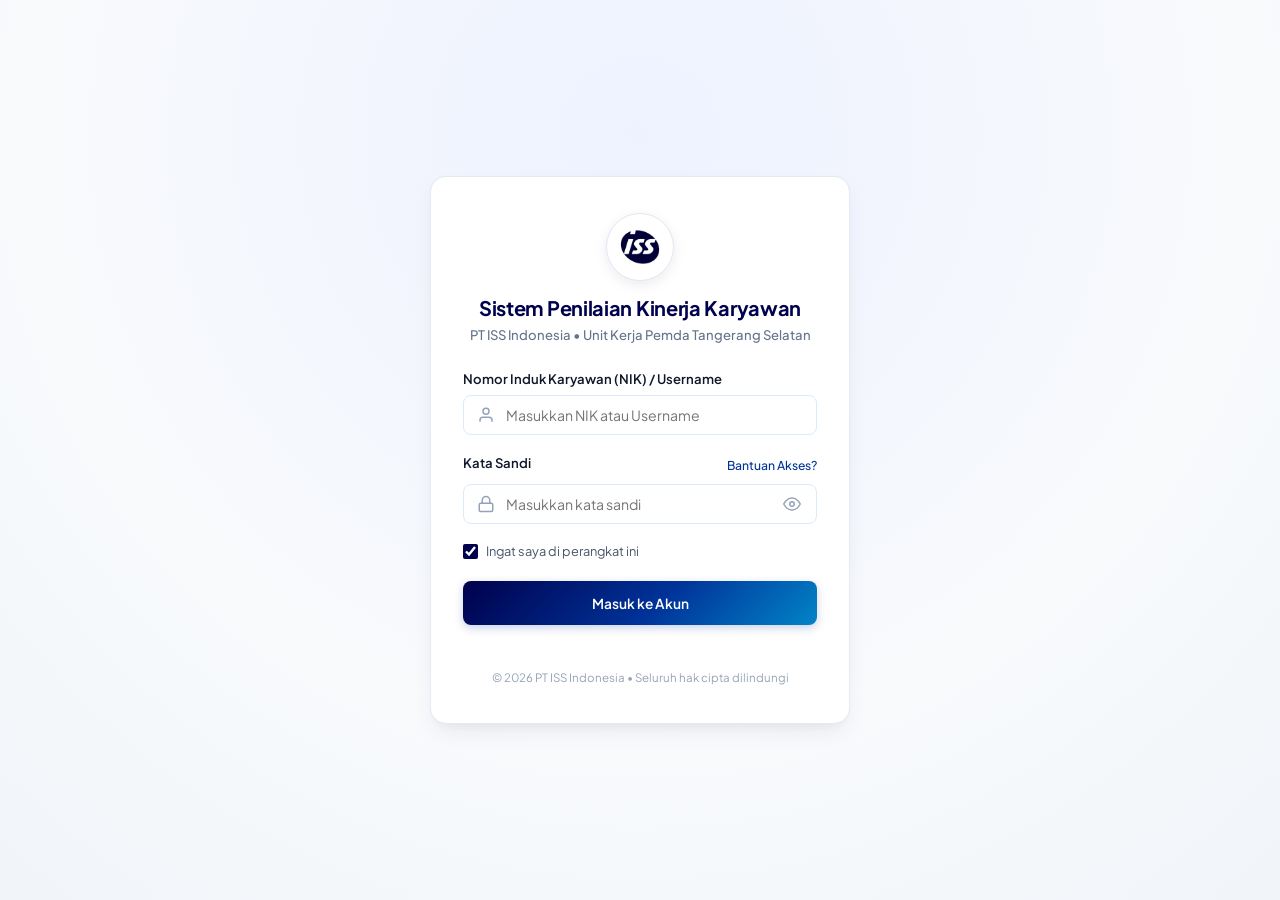
==== commit ae0a076c: "Kembalikan tampilan login ke desain bersih sebelumnya dan pastikan sinkronisasi ganti kata sandi men" ====
--- a/index.html
+++ b/index.html
@@ -85,7 +85,7 @@
 }
 
 /* ==========================================================================
-   LOGIN SCREEN (GRADIENT LOGO ISS KHAS ENTERPRISE BERWARNA & ELEGAN)
+   LOGIN SCREEN (NORMAL ENTERPRISE LOGIN)
    ========================================================================== */
 .login-wrapper {
   display: flex;
@@ -93,60 +93,19 @@
   justify-content: center;
   min-height: 100vh;
   padding: 32px 16px;
-  position: relative;
-  overflow: hidden;
-  background: linear-gradient(135deg, #071739 0%, #00004c 28%, #002b80 65%, #0284c7 100%);
-}
-
-.login-wrapper::before {
-  content: '';
-  position: absolute;
-  width: 500px;
-  height: 500px;
-  border-radius: 50%;
-  background: radial-gradient(circle, rgba(2, 132, 199, 0.35) 0%, rgba(0, 51, 153, 0.12) 55%, transparent 75%);
-  top: -120px;
-  left: -120px;
-  pointer-events: none;
-  filter: blur(40px);
-}
-
-.login-wrapper::after {
-  content: '';
-  position: absolute;
-  width: 550px;
-  height: 550px;
-  border-radius: 50%;
-  background: radial-gradient(circle, rgba(56, 189, 248, 0.28) 0%, rgba(0, 0, 76, 0.2) 60%, transparent 80%);
-  bottom: -150px;
-  right: -150px;
-  pointer-events: none;
-  filter: blur(50px);
+  background: radial-gradient(circle at 50% 15%, #eef2ff 0%, #f8fafc 60%, #f1f5f9 100%);
 }
 
 .login-card {
   width: 100%;
-  max-width: 430px;
-  background: rgba(255, 255, 255, 0.97);
-  backdrop-filter: blur(16px);
-  border: 1px solid rgba(255, 255, 255, 0.85);
-  border-radius: 20px;
-  padding: 38px 34px;
-  box-shadow: 0 20px 45px -10px rgba(0, 0, 76, 0.35), 0 10px 20px -5px rgba(2, 132, 199, 0.2);
+  max-width: 420px;
+  background: #ffffff;
+  border: 1px solid rgba(226, 232, 240, 0.9);
+  border-radius: 16px;
+  padding: 36px 32px;
+  box-shadow: 0 10px 25px -5px rgba(0, 0, 76, 0.08), 0 8px 10px -6px rgba(0, 0, 76, 0.04);
   position: relative;
   transition: all 0.3s ease;
-  z-index: 1;
-  overflow: hidden;
-}
-
-.login-card::before {
-  content: '';
-  position: absolute;
-  top: 0;
-  left: 0;
-  right: 0;
-  height: 5px;
-  background: linear-gradient(90deg, #00004c 0%, #003399 35%, #0284c7 70%, #38bdf8 100%);
 }
 
 .brand-header {
@@ -158,18 +117,18 @@
   display: inline-flex;
   align-items: center;
   justify-content: center;
-  width: 72px;
-  height: 72px;
+  width: 68px;
+  height: 68px;
   background: #ffffff;
   border-radius: 50%;
   margin: 0 auto 14px auto;
-  box-shadow: 0 6px 18px rgba(0, 51, 153, 0.16);
-  border: 2px solid #e0f2fe;
+  box-shadow: 0 4px 14px rgba(0, 0, 76, 0.08);
+  border: 1px solid #e2e8f0;
 }
 
 .iss-logo-img {
-  width: 54px;
-  height: 54px;
+  width: 52px;
+  height: 52px;
   object-fit: contain;
   display: block;
   border-radius: 50%;
@@ -353,22 +312,16 @@
 
 .btn-login {
   width: 100%;
-  height: 46px;
-  font-size: 0.94rem;
-  font-weight: 700;
+  height: 44px;
+  font-size: 0.92rem;
+  font-weight: 600;
   border-radius: 10px;
-  background: linear-gradient(135deg, #00004c 0%, #003399 50%, #0284c7 100%);
-  color: #ffffff;
-  border: none;
-  box-shadow: 0 4px 14px rgba(0, 51, 153, 0.3);
+  box-shadow: 0 4px 12px rgba(0, 0, 76, 0.15);
   margin-bottom: 20px;
-  cursor: pointer;
-  transition: all 0.25s ease;
 }
 
 .btn-login:hover {
-  background: linear-gradient(135deg, #000c30 0%, #002878 50%, #0275b1 100%);
-  box-shadow: 0 6px 18px rgba(0, 51, 153, 0.45);
+  box-shadow: 0 6px 16px rgba(0, 0, 76, 0.25);
   transform: translateY(-1px);
 }
 
@@ -4711,9 +4664,20 @@
     if (!k && uKaryawan && uKaryawan.karyawanId) {
       k = db.karyawan.find(x => x.id === uKaryawan.karyawanId);
     }
+    if (k && !uKaryawan) {
+      uKaryawan = db.users.find(x => x.role === 'karyawan' && (x.nik === k.nik || x.karyawanId === k.id || (x.nama && x.nama.toLowerCase() === k.nama.toLowerCase())));
+    }
     if (k || uKaryawan) {
       const targetK = k || {};
-      const activePassword = (k && k.password) || (uKaryawan && uKaryawan.password) || targetK.nik || (uKaryawan && uKaryawan.nik);
+      // Prioritaskan kata sandi yang telah diubah di db.karyawan atau db.users
+      let activePassword = '';
+      if (k && k.password) {
+        activePassword = k.password;
+      } else if (uKaryawan && uKaryawan.password) {
+        activePassword = uKaryawan.password;
+      } else {
+        activePassword = targetK.nik || (uKaryawan && uKaryawan.nik);
+      }
       matchedUser = {
         id: uKaryawan ? uKaryawan.id : (100 + targetK.id),
         username: targetK.nik || (uKaryawan && uKaryawan.username),
@@ -4738,20 +4702,17 @@
     return;
   }
 
-  // Verifikasi Kata Sandi (Awal = NIK masing-masing, atau sandi baru yang telah diubah)
-  // Menerima kata sandi user, NIK, serta sandi master evaluasi: '123' / '123456' / 'admin'
-  const isPassValid = (password === expectedPassword) || 
-                      (matchedUser.password && password === matchedUser.password) ||
-                      (password === '123') || 
-                      (password === '123456') ||
-                      (password === matchedUser.nik) ||
-                      (selectedRole === 'admin' && (password === 'admin' || password === '123'));
+  // Verifikasi Kata Sandi:
+  // HANYA kata sandi aktif/terbaru yang tersimpan di sistem yang sah.
+  // Jika kata sandi telah diubah, maka HANYA kata sandi baru yang dapat digunakan.
+  // Kata sandi lama (maupun NIK lama) TIDAK DAPAT digunakan lagi.
+  const isPassValid = (password === expectedPassword);
 
   if (!isPassValid) {
     if (errorAlert) errorAlert.classList.add('show');
     if (passwordInput) passwordInput.classList.add('is-invalid');
     if (errorDesc) {
-      errorDesc.innerHTML = 'Kata sandi salah untuk <b>' + matchedUser.nama + '</b>.<br><small style="color:var(--text-muted)">Gunakan kata sandi baru Anda atau kata sandi default (NIK: <code>' + matchedUser.nik + '</code>).</small>';
+      errorDesc.innerHTML = 'Kata sandi salah untuk akun <b>' + matchedUser.nama + '</b>.<br><small style="color:var(--text-muted)">Harap gunakan kata sandi baru Anda. Kata sandi lama sudah tidak dapat digunakan.</small>';
     }
     return;
   }
@@ -5124,10 +5085,7 @@
   }
 
   // 3. Verifikasi kata sandi saat ini
-  const isOldCorrect = (oldPass === currentSavedPass) || 
-                       (oldPass === user.nik) || 
-                       (oldPass === '123') || 
-                       (user.role === 'admin' && oldPass === 'admin');
+  const isOldCorrect = (oldPass === currentSavedPass);
   if (!isOldCorrect) {
     setAlert('Kata sandi saat ini yang Anda masukkan salah atau tidak cocok!');
     if (oldPassInput) oldPassInput.focus();
@@ -5163,28 +5121,46 @@
     return;
   }
 
-  // === SIMPAN PERUBAHAN KATA SANDI ===
+  // === SIMPAN PERUBAHAN KATA SANDI SECARA SINKRON DAN MENYELURUH ===
   user.password = newPass;
   if (db.currentUser) {
     db.currentUser.password = newPass;
   }
 
   // Sinkronisasi ke db.users
+  let userUpdated = false;
   db.users.forEach(u => {
     if ((user.nik && u.nik === user.nik) || 
         (user.id && u.id === user.id) || 
         (user.username && u.username === user.username) || 
-        (user.karyawanId && u.karyawanId === user.karyawanId)) {
+        (user.karyawanId && u.karyawanId === user.karyawanId) ||
+        (user.nama && u.nama && u.nama.toLowerCase() === user.nama.toLowerCase())) {
       u.password = newPass;
+      userUpdated = true;
     }
   });
+
+  // Jika belum ada di db.users (misalnya karyawan lapangan), tambahkan ke db.users
+  if (!userUpdated && user.role === 'karyawan') {
+    db.users.push({
+      id: db.users.length + 1,
+      username: user.nik,
+      nik: user.nik,
+      role: 'karyawan',
+      roleLabel: 'Cleaner CS',
+      nama: user.nama,
+      status: user.status || 'Tetap',
+      karyawanId: user.karyawanId,
+      password: newPass
+    });
+  }
 
   // Sinkronisasi ke db.karyawan
   if (db.karyawan) {
     db.karyawan.forEach(k => {
       if ((user.nik && k.nik === user.nik) || 
           (user.karyawanId && k.id === user.karyawanId) ||
-          (user.nama && k.nama.toLowerCase() === user.nama.toLowerCase())) {
+          (user.nama && k.nama && k.nama.toLowerCase() === user.nama.toLowerCase())) {
         k.password = newPass;
       }
     });
